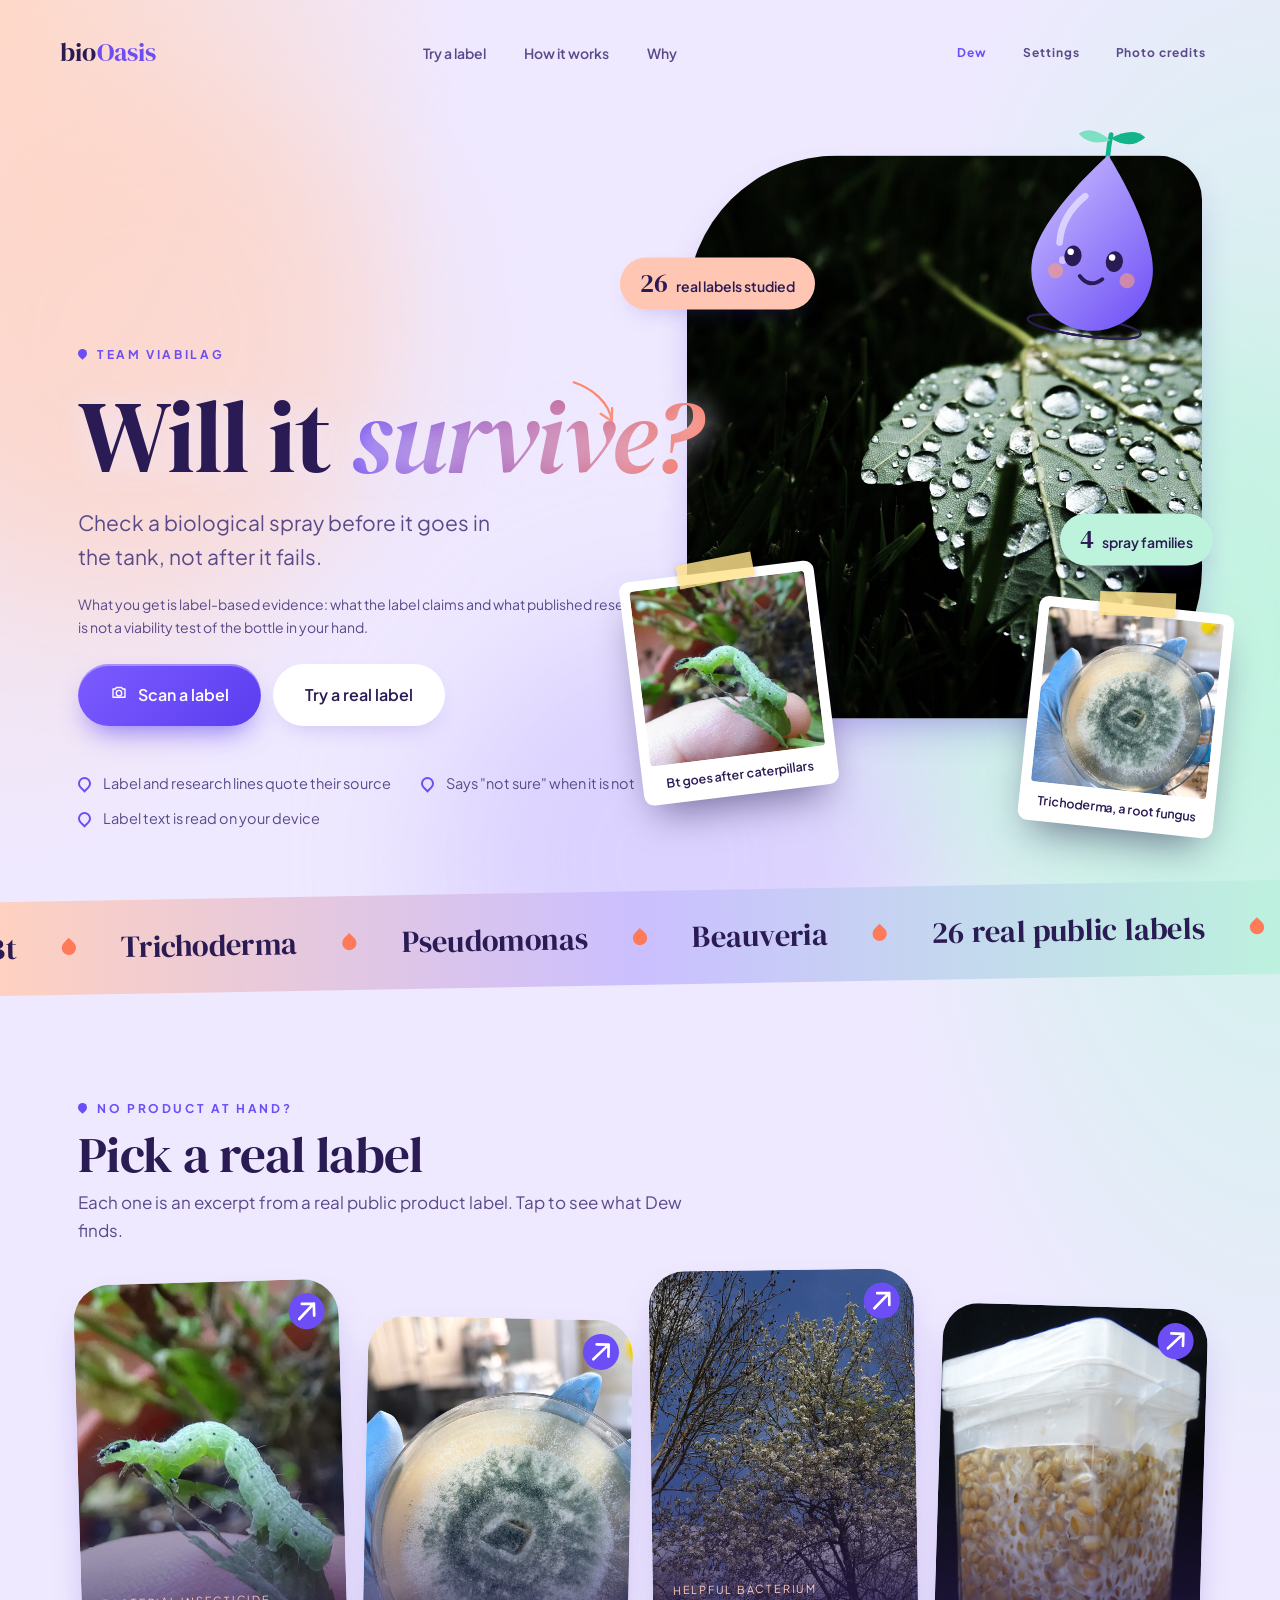
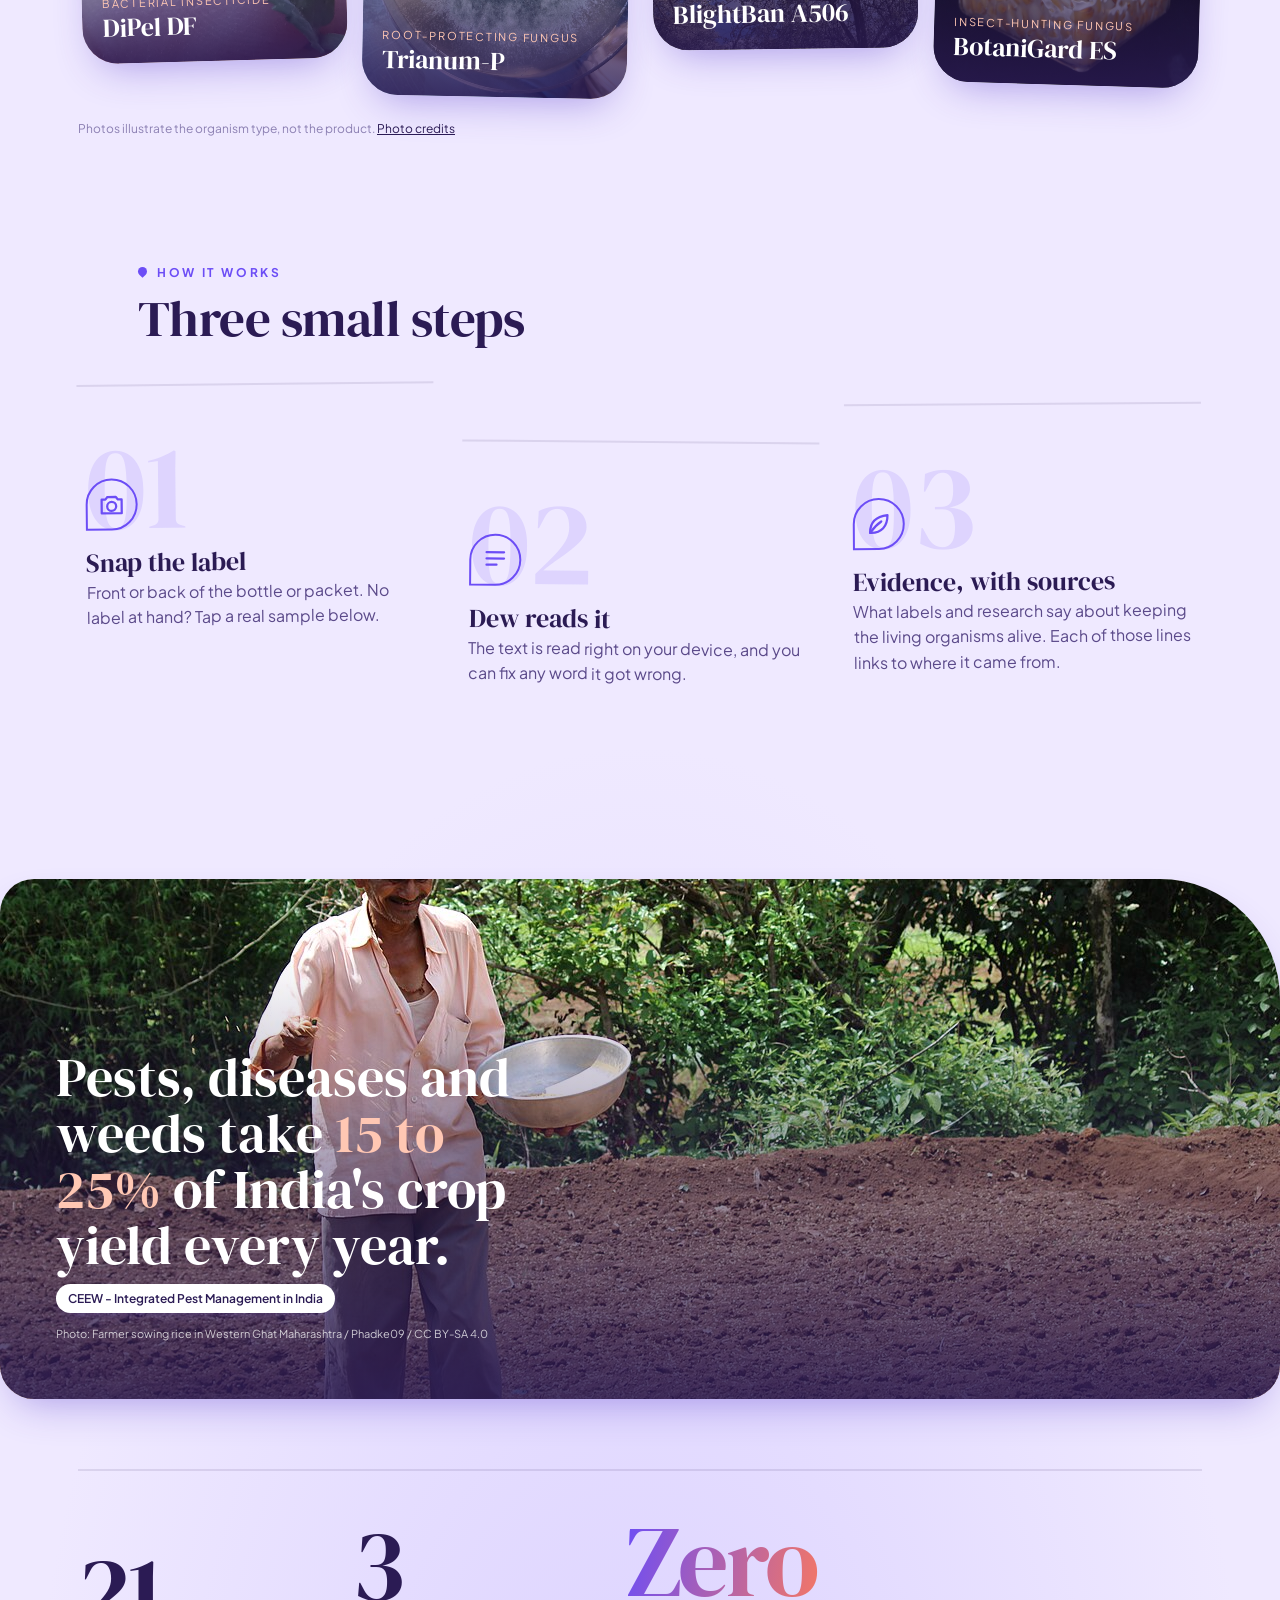
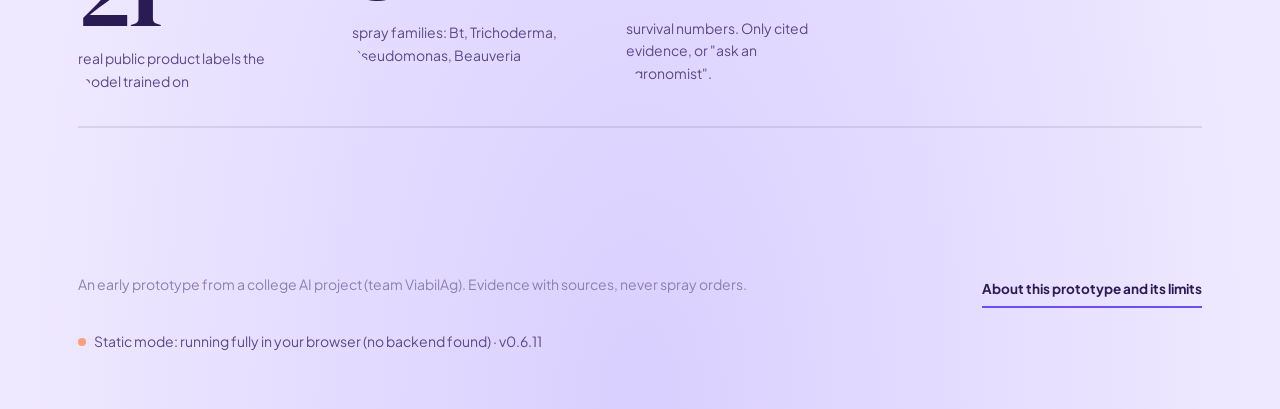
==== frontend/index.html @ 672197ce "Review pass 2: mobile nav menu, de-boxed Lilac inner flow + Dew, scoped source claims, CEEW stat sco" ====
<!DOCTYPE html>
<html lang="en">
<head>
<meta charset="utf-8">
<meta http-equiv="Content-Security-Policy" content="default-src 'self'; script-src 'self' 'wasm-unsafe-eval' https://cdn.jsdelivr.net; worker-src 'self' https://cdn.jsdelivr.net blob:; connect-src 'self' https://cdn.jsdelivr.net https://tessdata.projectnaptha.com https://api.open-meteo.com https://viabil-ag.vercel.app; img-src 'self' data: blob:; style-src 'self' 'unsafe-inline'; font-src 'self'; frame-src 'none'; child-src 'none'; object-src 'none'; base-uri 'self'; form-action 'self'">
<meta name="viewport" content="width=device-width, initial-scale=1, viewport-fit=cover">
<meta name="theme-color" content="#EFE9FF">
<link rel="manifest" href="manifest.webmanifest">
<meta name="mobile-web-app-capable" content="yes">
<meta name="apple-mobile-web-app-capable" content="yes">
<meta name="apple-mobile-web-app-status-bar-style" content="default">
<meta name="apple-mobile-web-app-title" content="bioOasis">
<link rel="apple-touch-icon" href="assets/icons/icon-192.png">
<meta name="description" content="bioOasis: check a biological spray label and see what the evidence says about keeping its living organisms alive.">
<title>bioOasis - will it survive?</title>
<link rel="icon" href="data:image/svg+xml,%3Csvg xmlns='http://www.w3.org/2000/svg' viewBox='0 0 32 32'%3E%3Cpath d='M16 3C16 3 6 14 6 21a10 10 0 0 0 20 0C26 14 16 3 16 3z' fill='%233fc3aa'/%3E%3C/svg%3E">
<link rel="stylesheet" href="assets/fonts/fonts.css">
<link rel="stylesheet" href="src/styles/tokens.css">
<link rel="stylesheet" href="src/styles/base.css">
<link rel="stylesheet" href="src/styles/animations.css">
<link rel="stylesheet" href="src/styles/components.css">
<script src="src/js/theme.js"></script>
<script src="src/js/pwa.js"></script>
</head>
<body>
<input type="file" id="file" accept="image/*" aria-hidden="true" style="position:fixed;left:-9999px;top:0;width:1px;height:1px;opacity:0.01">
<div class="d-only d-blobs" aria-hidden="true"><i></i><i></i><i></i></div>
<div class="d-only d-progress" aria-hidden="true"><i></i></div>
<main id="app">

  <!-- HOME -->
  <div id="v-home" class="view">
    <header class="hero">
      <div class="hero-bg"><img src="assets/images/hero.jpg" alt="Water drops resting on a dark green leaf"></div>
      <nav class="nav"><div class="wordmark">bio<em>Oasis</em></div><div class="navlinks d-only"><a href="#samples">Try a label</a><a href="#how-it-works">How it works</a><a href="#why-it-matters">Why</a></div><div class="navbtns"><button class="chip-btn dewbtn" id="open-dew">Dew</button><button class="chip-btn navwide" id="open-settings">Settings</button><button class="chip-btn navwide" id="open-credits">Photo credits</button><button class="chip-btn navmenu-btn" id="navmenu-btn" aria-expanded="false" aria-haspopup="true" aria-controls="navmenu">Menu</button></div>
      <div class="navmenu hidden" id="navmenu" role="menu" aria-label="Site menu">
        <a href="#samples" role="menuitem">Try a label</a>
        <a href="#how-it-works" role="menuitem">How it works</a>
        <a href="#why-it-matters" role="menuitem">Why it matters</a>
        <button role="menuitem" id="m-settings">Settings</button>
        <button role="menuitem" id="m-credits">Photo credits</button>
      </div></nav>
      <div class="col hero-body">
        <div id="hero-dew" class="hero-dew"></div>
        <div class="eyebrow">Team ViabilAg</div>
        <h1>Will it <em>survive?</em></h1>
        <p class="lead">Check a biological spray before it goes in the tank, not after it fails.</p>
        <p class="lead-sub">What you get is label-based evidence: what the label claims and what published research found. It is not a viability test of the bottle in your hand.</p>
        <div class="cta-row">
          <button class="btn primary" id="go-photo"><span id="ico-cam"></span> Scan a label</button>
          <a class="btn ghost" href="#samples">Try a real label</a>
        </div>
        <ul class="d-only d-trust">
          <li><i></i>Label and research lines quote their source</li>
          <li><i></i>Says "not sure" when it is not</li>
          <li><i></i>Label text is read on your device</li>
        </ul>
      </div>
      <div class="d-only d-collage" aria-hidden="true">
        <figure class="dc-main"><img src="assets/images/hero.jpg" alt=""></figure>
        <figure class="dc-pol dc-p1"><span class="tape"></span><img src="assets/images/bt.jpg" alt=""><figcaption>Bt goes after caterpillars</figcaption></figure>
        <figure class="dc-pol dc-p2"><span class="tape"></span><img src="assets/images/trichoderma.jpg" alt=""><figcaption>Trichoderma, a root fungus</figcaption></figure>
        <div class="dc-chip dc-c1"><b>26</b> real labels studied</div>
        <div class="dc-chip dc-c2"><b>4</b> spray families</div>
        <svg class="dc-doodle" viewBox="0 0 120 60" fill="none"><path d="M6 8c26 2 52 14 62 38m0 0l-4-17m4 17l-17-6" stroke="currentColor" stroke-width="3" stroke-linecap="round" stroke-linejoin="round"/></svg>
      </div>
    </header>
    <div class="d-only d-marquee" aria-hidden="true"><div class="track"><span>Bt</span><span>Trichoderma</span><span>Pseudomonas</span><span>Beauveria</span><span>26 real public labels</span><span>evidence with its source</span><span>never a survival number</span><span>Bt</span><span>Trichoderma</span><span>Pseudomonas</span><span>Beauveria</span><span>26 real public labels</span><span>evidence with its source</span><span>never a survival number</span></div></div>

    <div class="col">
      <section class="pad" id="samples">
        <div class="eyebrow">No product at hand?</div>
        <h2 class="block-title">Pick a real label</h2>
        <p class="block-sub">Each one is an excerpt from a real public product label. Tap to see what Dew finds.</p>
        <div class="carousel" id="carousel"></div>
        <p class="credit-note">Photos illustrate the organism type, not the product. <button id="open-credits2">Photo credits</button></p>
      </section>

      <section class="pad" id="how-it-works">
        <div class="eyebrow">How it works</div>
        <h2 class="block-title">Three small steps</h2>
        <div class="how" id="how"></div>
      </section>

      <section class="why reveal" id="why-it-matters">
        <img id="why-img" alt="A farmer sowing seed on a ploughed field in Maharashtra" loading="lazy">
        <div class="t">
          <div class="big">Pests, diseases and weeds take <em>15 to 25%</em> of India's crop yield every year.</div>
          <a class="src-pill" href="https://www.ceew.in/publications/sustainable-agriculture-india/integrated-pest-management" target="_blank" rel="noopener">CEEW - Integrated Pest Management in India</a>
          <div class="pcred" id="why-cred"></div>
        </div>
      </section>

      <div class="d-only d-stats">
        <div class="d-stat reveal"><b data-count="26">26</b><span>real public product labels the model trained on</span></div>
        <div class="d-stat reveal"><b data-count="4">4</b><span>spray families: Bt, Trichoderma, Pseudomonas, Beauveria</span></div>
        <div class="d-stat reveal"><b class="word">Zero</b><span>survival numbers. Only cited evidence, or "ask an agronomist".</span></div>
      </div>

      <footer class="site">
        An early prototype from a college AI project (team ViabilAg). Evidence with sources, never spray orders.
        <button class="linkbtn" id="open-about" style="display:block">About this prototype and its limits</button>
        <div class="mode" id="mode"><i></i>Checking connection...</div>
      </footer>
    </div>
  </div>

  <!-- READ -->
  <div id="v-read" class="view hidden"><div class="col">
    <div class="topbar"><button class="back" id="back-read"><span id="ico-back1" style="width:18px"></span> Back</button>
      <div class="progress-dots"><i></i><i></i><i></i></div></div>
    <section style="margin-top:14px">
      <div class="eyebrow">Step 2</div>
      <h2 class="block-title">What the label says</h2>
      <p class="block-sub">Fix anything that was misread, then let Dew identify the product.</p>
      <div class="scanbox hidden" id="scanbox"><img id="preview" alt="Your label photo"><div class="scanline hidden" id="scanline"></div></div>
      <div class="reading-note hidden" id="reading"><div id="reading-dew"></div><div><div id="ocrnote">Dew is reading the label...</div><div class="bar"><i id="ocrbar"></i></div></div></div>
      <aside class="d-only d-readside"><div class="rd-dew" id="rd-dew"></div><h4>Getting a good read</h4><ol><li>Fix any word that looks wrong. Dew can misread small print.</li><li>The more of the label you include, the better Dew can tell the product type.</li><li>Not sure it is right? Dew will say so instead of guessing.</li></ol></aside>
      <textarea id="ocrtext" spellcheck="false" placeholder="The label text shows up here. You can also type or paste it."></textarea>
      <div class="hint" id="hint"></div>
      <div class="cta-row" style="margin-top:18px">
        <button class="btn primary" id="identify">Identify this product</button>
        <button class="btn ghost" id="go-photo2"><span id="ico-cam2"></span> Use a photo</button>
      </div>
    </section>
  </div></div>

  <!-- RESULT -->
  <div id="v-result" class="view hidden"><div class="col">
    <div class="topbar"><button class="back" id="back-result"><span id="ico-back2" style="width:18px"></span> Home</button>
      <div class="progress-dots"><i></i><i></i><i></i></div></div>
    <div class="rsum">
    <div class="banner">
      <img id="r-img" alt="">
      <div class="in">
        <div><div class="kind" id="r-kind"></div><h2 id="r-name"></h2><div class="org" id="r-org"></div></div>
        <div class="ring"><svg viewBox="0 0 100 100"><circle class="tr" cx="50" cy="50" r="42"/><circle class="fg" id="r-ring" cx="50" cy="50" r="42"/></svg><b id="r-pct"></b><small>Dew's guess</small></div>
      </div>
    </div>
    <div class="pcred" style="position:static;text-align:left;max-width:none;margin-top:8px;font-size:11px;color:var(--cream-faint)" id="r-pcred"></div>
    <div class="quick reveal">
      <div class="lbl"><span id="ic0" style="display:contents"></span>Good to know</div>
      <p id="q-text"></p><div id="q-src"></div>
      <div class="chips" id="q-chips"></div>
      <button class="linkbtn" id="open-guess">How sure is Dew? <span id="ic6" style="display:contents"></span></button>
    </div>

    </div>
    <div class="rdetail">
    <div class="tabs" role="tablist" aria-label="More about this product" id="tabs">
      <button class="tab" role="tab" aria-selected="true" data-tab="labels"><span data-ic="book"></span>On the label <span class="n" id="n-labels"></span></button>
      <button class="tab" role="tab" aria-selected="false" data-tab="research"><span data-ic="flask"></span>Research <span class="n" id="n-research"></span></button>
      <button class="tab" role="tab" aria-selected="false" data-tab="field"><span data-ic="drop"></span>Your field</button>
      <button class="tab" role="tab" aria-selected="false" data-tab="why"><span data-ic="leaf"></span>Why it matters</button>
    </div>

    <div class="panel" role="tabpanel" id="p-labels"><p class="intro">What real labels of this kind tell you.</p><div class="flow" id="r-labels"></div></div>
    <div class="panel hidden" role="tabpanel" id="p-research"><p class="intro">What published research says about keeping these living organisms alive.</p><div class="flow" id="r-research"></div></div>
    <div class="panel hidden" role="tabpanel" id="p-field">
      <p class="intro">Two quick checks for your own tank. Both are optional.</p>
      <div class="cond"><h4>Spray water pH</h4>
        <div class="phrow"><input type="number" id="ph" min="0" max="14" step="0.1" placeholder="7.8" inputmode="decimal" aria-label="Spray water pH"><span>from a pH strip or meter</span></div>
        <div class="msg" id="phmsg"></div></div>
      <div class="cond"><h4>Weather where you spray</h4>
        <button class="btn ghost" id="wxbtn" style="padding:11px 20px"><span id="ic4" style="display:contents"></span> Use my location</button>
        <div class="msg" id="wxmsg"></div></div>
    </div>
    <div class="panel hidden" role="tabpanel" id="p-why"><p class="intro">The bigger picture behind the check.</p><div class="flow" id="r-common"></div></div>

    <p class="conf-note" id="r-disclaimer" style="margin-top:34px"></p>
    <div class="mix-cta reveal">
      <div id="r-dew" class="mix-dew"></div>
      <div class="mix-cta-t">
        <b>Planning to use it with another product?</b>
        <span>Scan both labels. Dew checks whether any real evidence warns about the mix - or says when it does not know.</span>
      </div>
      <button class="btn primary" id="mix-go"><span id="ico-swap" style="width:18px"></span> Check the mix</button>
    </div>
    <div style="display:flex;align-items:center;gap:6px;margin-top:20px"><button class="btn ghost" id="again">Check another label</button></div>
    </div>
  </div></div>

  <!-- STOP -->
  <div id="v-stop" class="view hidden"><div class="col">
    <div class="topbar"><button class="back" id="back-stop"><span id="ico-back3" style="width:18px"></span> Back</button>
      <div class="progress-dots"><i></i><i></i><i></i></div></div>
    <div class="stop">
      <div class="stop-art" id="stop-dew"></div>
      <div class="eyebrow" style="color:var(--amber)">Not enough evidence</div>
      <h2>Hmm. Dew can't vouch for this one.</h2>
      <p class="lead">Either the photo missed some key words, or this product is outside what our sources cover today. Dew would rather say so than guess.</p>
      <div class="stop-card"><b>The safe next step:</b> check with an agronomist before you mix or spray.</div>
      <div class="tips" id="stop-tips"></div>
      <div class="cta-row"><button class="btn primary" id="stop-edit">Edit the text</button><button class="btn ghost" id="stop-new">Try another label</button></div>
    </div>
  </div></div>


  <!-- MIX: step 1, add product B -->
  <div id="v-mixscan" class="view hidden"><div class="col">
    <div class="topbar"><button class="back" id="back-mixscan"><span id="ico-back4" style="width:18px"></span> Back</button>
      <div class="mix-steps" aria-label="Mix check progress"><i class="on now"></i><i></i><i></i></div></div>
    <section style="margin-top:14px">
      <div class="eyebrow">Mix check - step 1 of 3</div>
      <h2 class="block-title">Add the second product</h2>
      <p class="block-sub" id="mix-a-reminder"></p>
      <div class="mixbubbles" aria-hidden="true"><i></i><i></i><i></i><i></i><i></i></div>
      <div class="scanbox hidden" id="scanbox-b"><img id="preview-b" alt="Your second label photo"><div class="scanline hidden" id="scanline-b"></div></div>
      <div class="reading-note hidden" id="reading-b"><div id="reading-dew-b"></div><div><div id="ocrnote-b">Dew is reading the label...</div><div class="bar"><i id="ocrbar-b"></i></div></div></div>
      <textarea id="mixtext" spellcheck="false" placeholder="Second label text shows up here. You can also type or paste it."></textarea>
      <div class="hint" id="hint-b"></div>
      <p class="credit-note" style="margin-top:10px">Or practise with a real label:</p>
      <div class="chips-row" id="mix-samples"></div>
      <div class="cta-row" style="margin-top:14px">
        <button class="btn primary" id="mix-read">Read this product</button>
        <button class="btn ghost" id="go-photo-b"><span id="ico-cam3" style="width:18px"></span> Use a photo</button>
      </div>
    </section>
  </div></div>

  <!-- MIX: step 2, confirm what Dew saw -->
  <div id="v-mixconfirm" class="view hidden"><div class="col">
    <div class="topbar"><button class="back" id="back-mixconfirm"><span id="ico-back5" style="width:18px"></span> Back</button>
      <div class="mix-steps" aria-label="Mix check progress"><i class="on"></i><i class="on now"></i><i></i></div></div>
    <section style="margin-top:14px">
      <div class="eyebrow">Mix check - step 2 of 3</div>
      <h2 class="block-title">Did Dew read them right?</h2>
      <p class="block-sub">Fix a name if it looks wrong. Anything Dew could not find stays "not on the label" - never guessed.</p>
      <div id="confirm-cards"></div>
      <div class="cta-row" style="margin-top:18px">
        <button class="btn primary" id="mix-check-now">Check this mix</button>
      </div>
    </section>
  </div></div>

  <!-- MIX: step 3, the action page -->
  <div id="v-mixresult" class="view hidden"><div class="col">
    <div class="topbar"><button class="back" id="back-mixresult"><span id="ico-back6" style="width:18px"></span> Edit products</button>
      <div class="mix-steps" aria-label="Mix check progress"><i class="on"></i><i class="on"></i><i class="on now"></i></div></div>
    <section style="margin-top:14px" id="mix-action"></section>
  </div></div>

</main>

<dialog id="credits">
  <h3>Credits</h3>
  <ul id="credits-list"></ul>
  <button class="btn ghost" id="close-credits" style="margin-top:8px">Close</button>
</dialog>

<dialog class="sheet" id="sheet-guess"><div class="grab"></div><div class="body" id="guess-body"></div></dialog>
<dialog class="sheet" id="sheet-settings"><div class="grab"></div><div class="body" id="settings-body"></div></dialog>
<dialog class="sheet" id="sheet-about"><div class="grab"></div><div class="body" id="about-body"></div></dialog>

<div id="v-dew" class="view hidden"><div class="col dewcol">
    <div class="topbar"><button class="back" id="dew-close"><span id="ico-back-dew" style="width:18px"></span> Home</button></div>
    <div class="dew-head">
      <div class="dew-hero" id="dew-hero"></div>
      <div class="dew-langs" id="dew-langs" role="group" aria-label="Language"></div>
    </div>
    <div class="dew-log" id="dew-log" aria-live="polite"></div>
    <div class="dew-inputrow">
      <button class="icobtn" id="dew-attach" aria-label="Add a label photo"></button>
      <button class="icobtn" id="dew-mic" aria-label="Speak to Dew"></button>
      <input id="dew-input" type="text" autocomplete="off" placeholder="Type to Dew...">
      <button class="icobtn send" id="dew-send" aria-label="Send"></button>
    </div>
</div></div>

<script type="module" src="src/js/boot-icons.js"></script>
<script src="assets/config.js"></script>
<script type="module" src="src/js/main.js"></script>
<script type="module" src="src/js/desktop-fx.js"></script>
</body>
</html>
---- frontend/assets/fonts/fonts.css ----
/* Latin subset, self-hosted. Fraunces and Inter: SIL Open Font License 1.1 (see docs/credits.md). */
@font-face{font-family:'Fraunces';src:url('./fraunces-400-italic.woff2') format('woff2');font-weight:400;font-style:italic;font-display:swap}
@font-face{font-family:'Fraunces';src:url('./fraunces-400.woff2') format('woff2');font-weight:400;font-style:normal;font-display:swap}
@font-face{font-family:'Fraunces';src:url('./fraunces-500.woff2') format('woff2');font-weight:500;font-style:normal;font-display:swap}
@font-face{font-family:'Fraunces';src:url('./fraunces-600.woff2') format('woff2');font-weight:600;font-style:normal;font-display:swap}
@font-face{font-family:'Inter';src:url('./inter-400.woff2') format('woff2');font-weight:400;font-style:normal;font-display:swap}
@font-face{font-family:'Inter';src:url('./inter-500.woff2') format('woff2');font-weight:500;font-style:normal;font-display:swap}
@font-face{font-family:'Inter';src:url('./inter-600.woff2') format('woff2');font-weight:600;font-style:normal;font-display:swap}
---- frontend/src/styles/tokens.css ----
/* Design tokens. Palette: deep forest, warm cream, aqua, with coral and amber as friendly accents. */
:root{
  --char:#0d1815; --char-2:#14241f; --char-3:#1c322b;
  --cream:#f3ecdc; --cream-dim:#c9bfa8; --cream-faint:#8f8777;
  --navy:#1d3b33; --navy-2:#2a5247;
  --teal:#3fc3aa; --teal-deep:#2a8d7c; --teal-glow:rgba(63,195,170,.35);
  --amber:#e6a94a; --amber-soft:rgba(230,169,74,.14);
  --blush:#f0a595; --coral:#ff8f78;
  --line:rgba(243,236,220,.12);
  --radius:22px; --radius-sm:14px;
  --font-serif:'Fraunces',Georgia,'Times New Roman',serif;
  --font-sans:'Inter',-apple-system,BlinkMacSystemFont,'Segoe UI',Roboto,Helvetica,Arial,sans-serif;
  --ease:cubic-bezier(.2,.8,.2,1);
  --col:680px;
}
---- frontend/src/styles/base.css ----
*{box-sizing:border-box;margin:0;padding:0}
html{-webkit-text-size-adjust:100%;scroll-behavior:smooth}
body{background:var(--char);color:var(--cream);font-family:var(--font-sans);line-height:1.6;min-height:100vh;overflow-x:clip;-webkit-font-smoothing:antialiased}
img{display:block;max-width:100%}
a{color:inherit}
button{font:inherit;color:inherit;border:0;background:none;cursor:pointer}
.hidden{display:none!important}
.col{width:100%;max-width:var(--col);margin:0 auto;padding:0 22px}
.serif{font-family:var(--font-serif)}
.eyebrow{font-size:12px;letter-spacing:.18em;text-transform:uppercase;color:var(--teal)}
:focus-visible{outline:2px solid var(--teal);outline-offset:3px;border-radius:8px}
.sr{position:absolute;width:1px;height:1px;overflow:hidden;clip:rect(0 0 0 0)}
@media (prefers-reduced-motion:reduce){*{animation:none!important;transition:none!important;scroll-behavior:auto!important}}
---- frontend/src/styles/animations.css ----
@keyframes bob{0%,100%{transform:translateY(0)}50%{transform:translateY(-9px)}}
@keyframes blink{0%,92%,100%{transform:scaleY(1)}95%{transform:scaleY(.1)}}
@keyframes sway{0%,100%{transform:rotate(-7deg)}50%{transform:rotate(8deg)}}
@keyframes ripple{0%{transform:scale(.4);opacity:.7}100%{transform:scale(1.5);opacity:0}}
@keyframes twinkle{0%,100%{opacity:0;transform:scale(.3) rotate(0)}50%{opacity:1;transform:scale(1) rotate(25deg)}}
@keyframes scan{0%{transform:translateY(-5%)}100%{transform:translateY(105%)}}
@keyframes rise{from{opacity:0;transform:translateY(22px)}to{opacity:1;transform:none}}
@keyframes fadeIn{from{opacity:0}to{opacity:1}}
@keyframes drift{0%,100%{transform:translateX(0)}50%{transform:translateX(14px)}}
@keyframes wob{0%,100%{transform:rotate(-5deg)}50%{transform:rotate(5deg)}}
@keyframes spin{to{transform:rotate(360deg)}}
@keyframes pop{0%{transform:scale(.6);opacity:0}70%{transform:scale(1.08)}100%{transform:scale(1);opacity:1}}
@keyframes kenburns{from{transform:scale(1.04)}to{transform:scale(1.14) translate(-1.5%,-1%)}}
@keyframes sheen{0%{transform:translateX(-120%)}60%,100%{transform:translateX(220%)}}
@keyframes drip{0%{transform:translateY(-6px);opacity:0}30%{opacity:1}100%{transform:translateY(16px);opacity:0}}

.view{animation:rise .55s var(--ease) both}
.reveal{opacity:0;transform:translateY(22px);transition:opacity .7s var(--ease),transform .7s var(--ease)}
.reveal.in{opacity:1;transform:none}

/* Dew the mascot */
.dew{display:block;overflow:visible}
.dew .bobber{animation:bob 3.4s ease-in-out infinite;transform-origin:100px 130px}
.dew .eye{transform-box:fill-box;transform-origin:center;animation:blink 5s infinite}
.dew .eye.b{animation-delay:.04s}
.dew .sprout{transform-origin:100px 36px;animation:sway 3.8s ease-in-out infinite}
.dew .ripple{transform-box:fill-box;transform-origin:center;animation:ripple 3.4s ease-out infinite;fill:none;stroke:var(--teal);stroke-width:2}
.dew .ripple.r2{animation-delay:1.1s}.dew .ripple.r3{animation-delay:2.2s}
.dew .spark{transform-box:fill-box;transform-origin:center;animation:twinkle 2.4s ease-in-out infinite;fill:var(--cream)}
.dew .spark.s2{animation-delay:.8s}.dew .spark.s3{animation-delay:1.5s}
.dew.unsure .bobber{animation:wob 3s ease-in-out infinite}
.dew .sweat{animation:drip 2.2s ease-in infinite}
.dew .glass{transform-origin:150px 110px;animation:sway 2.2s ease-in-out infinite}

/* mix check extras */
@keyframes bubbleUp{0%{transform:translateY(0) scale(.7);opacity:0}20%{opacity:.55}100%{transform:translateY(-70px) scale(1.05);opacity:0}}
@keyframes dewHop{0%{transform:translateY(18px) scale(.85);opacity:0}60%{transform:translateY(-6px) scale(1.03);opacity:1}100%{transform:none}}

/* Reduced motion: swap movement for a simple fade, everywhere. */
@media (prefers-reduced-motion:reduce){
  *,*::before,*::after{animation-duration:.01ms !important;animation-iteration-count:1 !important;transition-duration:.01ms !important;scroll-behavior:auto !important}
}
---- frontend/src/styles/components.css ----
/* ---------- buttons ---------- */
.btn{position:relative;overflow:hidden;display:inline-flex;align-items:center;justify-content:center;gap:10px;padding:15px 26px;border-radius:999px;font-weight:600;font-size:15px;letter-spacing:.01em;transition:transform .25s var(--ease),box-shadow .25s,background .25s}
.btn.primary{background:var(--teal);color:#0d1f1b;box-shadow:0 10px 30px -8px var(--teal-glow)}
.btn.primary::after{content:"";position:absolute;inset:0;width:40%;background:linear-gradient(100deg,transparent,rgba(255,255,255,.45),transparent);animation:sheen 4.5s ease-in-out infinite}
.btn.primary:hover{transform:translateY(-2px);box-shadow:0 14px 34px -8px var(--teal-glow)}
.btn.ghost{border:1.5px solid var(--line);color:var(--cream)}
.btn.ghost:hover{border-color:var(--teal);color:var(--teal)}
.btn:active{transform:scale(.97)}
.btn svg{width:18px;height:18px}
.btn[disabled]{opacity:.5;pointer-events:none}

/* ---------- hero ---------- */
.hero{position:relative;min-height:min(92vh,780px);display:flex;flex-direction:column;justify-content:flex-end;overflow:hidden;isolation:isolate}
.hero-bg{position:absolute;inset:0;z-index:-2}
.hero-bg img{width:100%;height:100%;object-fit:cover;object-position:35% 60%;animation:kenburns 22s ease-in-out infinite alternate}
.hero::before{content:"";position:absolute;inset:0;z-index:-1;background:
  linear-gradient(180deg,rgba(13,24,21,.55) 0%,rgba(13,24,21,.1) 32%,rgba(13,24,21,.82) 78%,var(--char) 100%),
  radial-gradient(60% 50% at 80% 30%,rgba(63,195,170,.22),transparent 70%)}
.nav{position:absolute;top:0;left:0;right:0;display:flex;justify-content:space-between;align-items:center;padding:22px 22px 0;max-width:var(--col);margin:0 auto}
.wordmark{font-family:var(--font-serif);font-size:26px;font-weight:600;letter-spacing:.2px}
.wordmark em{font-style:normal;color:var(--teal)}
.chip-btn{font-size:12px;letter-spacing:.08em;color:var(--cream-dim);padding:8px 14px;border:1px solid var(--line);border-radius:999px;backdrop-filter:blur(8px);background:rgba(13,24,21,.35)}
.chip-btn:hover{color:var(--teal);border-color:var(--teal)}
.hero-body{padding-bottom:42px;position:relative}
.hero-dew{position:absolute;right:14px;top:-150px;width:150px;pointer-events:none}
.hero h1{font-family:var(--font-serif);font-weight:500;font-size:clamp(46px,12vw,78px);line-height:1.02;letter-spacing:-.02em;margin:10px 0 16px}
.hero h1 em{font-style:italic;color:var(--teal);font-weight:400}
.hero p.lead{max-width:30ch;color:var(--cream);opacity:.88;font-size:17px;margin-bottom:26px}
.cta-row{display:flex;gap:12px;flex-wrap:wrap}
#file{display:none}

/* ---------- section headings ---------- */
.block-title{font-family:var(--font-serif);font-weight:500;font-size:30px;line-height:1.15;margin:8px 0 8px;letter-spacing:-.01em}
.block-sub{color:var(--cream-dim);font-size:15px;max-width:46ch}
section.pad{padding:64px 0 8px}

/* ---------- sample carousel ---------- */
.carousel{display:flex;gap:14px;overflow-x:auto;scroll-snap-type:x mandatory;padding:26px 22px 14px;margin:0 -22px;scrollbar-width:none}
.carousel::-webkit-scrollbar{display:none}
.sample{position:relative;flex:0 0 min(64vw,250px);aspect-ratio:3/4;border-radius:var(--radius);overflow:hidden;scroll-snap-align:center;text-align:left;transition:transform .4s var(--ease),box-shadow .4s;box-shadow:0 18px 40px -22px #000}
.sample img{position:absolute;inset:0;width:100%;height:100%;object-fit:cover;transition:transform .8s var(--ease)}
.sample::after{content:"";position:absolute;inset:0;background:linear-gradient(180deg,transparent 35%,rgba(10,12,14,.88))}
.sample:hover{transform:translateY(-6px) rotate(-.6deg)}
.sample:hover img{transform:scale(1.08)}
.sample .meta{position:absolute;left:16px;right:16px;bottom:16px;z-index:1}
.sample .kind{font-size:11px;letter-spacing:.16em;text-transform:uppercase;color:var(--teal)}
.sample .nm{font-family:var(--font-serif);font-size:22px;line-height:1.15;margin-top:2px}
.sample .go{position:absolute;top:14px;right:14px;z-index:1;width:36px;height:36px;border-radius:50%;background:rgba(243,236,220,.92);display:grid;place-items:center;color:var(--char);transition:transform .3s var(--ease)}
.sample:hover .go{transform:scale(1.12) rotate(-12deg)}
.credit-note{font-size:12px;color:var(--cream-faint);margin-top:6px}
.credit-note button{text-decoration:underline;color:var(--cream-dim)}

/* ---------- how it works ---------- */
.how{display:flex;flex-direction:column;gap:0;margin-top:26px;position:relative}
.how::before{content:"";position:absolute;left:26px;top:30px;bottom:30px;width:2px;background:linear-gradient(var(--teal),transparent);opacity:.5}
.how-step{display:flex;gap:20px;align-items:flex-start;padding:14px 0}
.how-ico{flex:0 0 54px;height:54px;border-radius:50%;background:var(--char-2);border:1.5px solid var(--teal);display:grid;place-items:center;position:relative;z-index:1;color:var(--teal)}
.how-ico svg{width:26px;height:26px}
.how-step h3{font-family:var(--font-serif);font-weight:500;font-size:20px;margin-bottom:2px}
.how-step p{color:var(--cream-dim);font-size:14.5px}

/* ---------- why / farmer ---------- */
.why{position:relative;margin:56px 0 0;border-radius:28px;overflow:hidden;min-height:320px;display:flex;align-items:flex-end}
.why img{position:absolute;inset:0;width:100%;height:100%;object-fit:cover}
.why::after{content:"";position:absolute;inset:0;background:linear-gradient(180deg,rgba(13,24,21,.1),rgba(13,24,21,.9))}
.why .t{position:relative;z-index:1;padding:26px}
.why .big{font-family:var(--font-serif);font-size:30px;line-height:1.12;margin-bottom:10px}
.why .big em{color:var(--teal);font-style:italic}
.src-pill{display:inline-flex;align-items:center;gap:6px;font-size:12px;color:var(--cream);background:rgba(243,236,220,.1);border:1px solid var(--line);border-radius:999px;padding:5px 12px;text-decoration:none;backdrop-filter:blur(6px);transition:background .2s,border-color .2s}
.src-pill:hover{background:rgba(63,195,170,.16);border-color:var(--teal)}
.pcred{font-size:11px;color:rgba(243,236,220,.6);margin-top:12px}

/* ---------- top bar for inner views ---------- */
.topbar{display:flex;align-items:center;justify-content:space-between;padding:20px 0 6px}
.back{display:inline-flex;align-items:center;gap:8px;color:var(--cream-dim);font-size:14px;padding:8px 0}
.back:hover{color:var(--teal)}
.progress-dots{display:flex;gap:8px}
.progress-dots i{width:34px;height:4px;border-radius:4px;background:var(--line);transition:background .5s,width .5s var(--ease)}
.progress-dots i.on{background:var(--teal)}
.progress-dots i.now{width:54px}

/* ---------- read view ---------- */
.scanbox{position:relative;border-radius:var(--radius);overflow:hidden;margin-top:18px;background:var(--char-2);min-height:190px;display:grid;place-items:center}
.scanbox img{width:100%;max-height:340px;object-fit:cover}
.scanline{position:absolute;left:0;right:0;top:0;height:100%;pointer-events:none}
.scanline::after{content:"";position:absolute;left:0;right:0;height:46px;top:0;background:linear-gradient(180deg,transparent,rgba(63,195,170,.5),transparent);border-bottom:2px solid var(--teal);animation:scan 1.8s ease-in-out infinite alternate}
.reading-note{display:flex;align-items:center;gap:14px;margin-top:14px;color:var(--cream-dim);font-size:14px}
.reading-note .dew{width:64px;flex:0 0 64px}
.bar{height:6px;border-radius:6px;background:var(--line);overflow:hidden;margin-top:10px}
.bar i{display:block;height:100%;width:0;background:var(--teal);transition:width .3s}
textarea{width:100%;min-height:230px;margin-top:14px;background:var(--char-2);color:var(--cream);border:1.5px solid var(--line);border-radius:var(--radius-sm);padding:16px;font:14.5px/1.6 var(--font-sans);resize:vertical;transition:border-color .2s}
textarea:focus{outline:none;border-color:var(--teal)}
.hint{font-size:13px;color:var(--cream-faint);margin-top:8px;min-height:20px}
.hint.nudge{color:var(--amber)}

/* ---------- result ---------- */
.banner{position:relative;margin:0 -22px;min-height:340px;display:flex;align-items:flex-end;overflow:hidden;isolation:isolate}
.banner img{position:absolute;inset:0;width:100%;height:100%;object-fit:cover;z-index:-2;animation:kenburns 18s ease-in-out infinite alternate}
.banner::after{content:"";position:absolute;inset:0;z-index:-1;background:linear-gradient(180deg,rgba(13,24,21,.5),rgba(13,24,21,.1) 28%,rgba(13,24,21,.72) 68%,var(--char))}
.banner .in{padding:0 22px 26px;width:100%;display:flex;justify-content:space-between;align-items:flex-end;gap:12px}
.banner .kind{font-size:12px;letter-spacing:.16em;text-transform:uppercase;color:var(--teal)}
.banner h2{font-family:var(--font-serif);font-weight:500;font-size:clamp(34px,9vw,50px);line-height:1.05;letter-spacing:-.02em;margin:4px 0}
.banner .org{font-style:italic;color:var(--cream-dim);font-family:var(--font-serif)}
.ring{position:relative;flex:0 0 92px;width:92px;height:92px}
.ring svg{width:100%;height:100%;transform:rotate(-90deg)}
.ring .tr{fill:none;stroke:rgba(243,236,220,.18);stroke-width:7}
.ring .fg{fill:none;stroke:var(--teal);stroke-width:7;stroke-linecap:round;stroke-dasharray:264;stroke-dashoffset:264;transition:stroke-dashoffset 1.4s var(--ease) .3s}
.ring b{position:absolute;inset:0;display:grid;place-items:center;font-family:var(--font-serif);font-size:23px;font-weight:600}
.ring small{position:absolute;left:0;right:0;bottom:-18px;text-align:center;font-size:10px;letter-spacing:.12em;text-transform:uppercase;color:var(--cream-faint)}
.goes{margin:30px 0 4px;display:flex;gap:12px;align-items:flex-start;color:var(--cream-dim);font-size:15px}
.goes b{color:var(--cream);font-weight:600}
.conf-note{font-size:13px;color:var(--cream-faint);margin-top:14px}

.chapter{margin-top:46px}
.chapter h3{font-family:var(--font-serif);font-weight:500;font-size:25px;margin-bottom:14px;display:flex;align-items:center;gap:12px}
.chapter h3 .ico{width:36px;height:36px;border-radius:50%;background:var(--navy);color:var(--teal);display:grid;place-items:center;flex:0 0 36px}
.chapter h3 .ico svg{width:19px;height:19px}
.flow{position:relative;padding-left:26px}
.flow::before{content:"";position:absolute;left:5px;top:8px;bottom:8px;width:2px;background:linear-gradient(var(--teal),rgba(63,195,170,.05))}
.fact{position:relative;padding:4px 0 24px}
.fact::before{content:"";position:absolute;left:-26px;top:9px;width:12px;height:12px;border-radius:50%;background:var(--char);border:2px solid var(--teal);box-shadow:0 0 0 4px var(--teal-glow)}
.fact p{font-size:16.5px;line-height:1.62;margin-bottom:10px}

.cond{background:var(--char-2);border-radius:var(--radius);padding:20px;margin-bottom:12px;border:1px solid var(--line)}
.cond h4{font-size:12px;letter-spacing:.16em;text-transform:uppercase;color:var(--cream-dim);margin-bottom:12px;font-weight:500}
.phrow{display:flex;gap:12px;align-items:center}
.phrow input{width:104px;background:var(--char);border:1.5px solid var(--line);border-radius:12px;padding:12px 14px;color:var(--cream);font:600 18px var(--font-sans);transition:border-color .2s}
.phrow input:focus{outline:none;border-color:var(--teal)}
.phrow span{font-size:13px;color:var(--cream-faint)}
.msg{margin-top:12px;font-size:14.5px;line-height:1.55}
.msg .lv{display:inline-block;font-weight:600;margin-right:6px}
.msg .lv.good{color:var(--teal)}.msg .lv.warn{color:var(--amber)}
.msg .src-pill{margin-top:8px}

.disclaimer{margin-top:44px;padding:18px 20px;border-radius:var(--radius-sm);background:var(--navy);color:var(--cream);font-size:13.5px;line-height:1.55}

/* ---------- stop state ---------- */
.stop{text-align:center;padding:34px 0 10px}
.stop-art{position:relative;width:230px;margin:0 auto 6px}
.stop-art .cloud{position:absolute;right:-56px;top:-14px;width:84px;opacity:.9;animation:drift 6s ease-in-out infinite}
.stop h2{font-family:var(--font-serif);font-weight:500;font-size:34px;line-height:1.1;margin:10px 0 12px;letter-spacing:-.01em}
.stop p.lead{color:var(--cream-dim);max-width:40ch;margin:0 auto}
.stop-card{margin:26px auto 0;max-width:520px;text-align:left;background:var(--amber-soft);border:1px solid rgba(230,169,74,.35);border-radius:var(--radius);padding:20px 22px}
.stop-card b{color:var(--amber)}
.tips{display:grid;gap:10px;margin:22px auto 0;max-width:520px;text-align:left}
.tip{display:flex;gap:14px;align-items:center;background:var(--char-2);border:1px solid var(--line);border-radius:var(--radius-sm);padding:14px 16px;font-size:14.5px;animation:pop .5s var(--ease) both}
.tip:nth-child(2){animation-delay:.1s}.tip:nth-child(3){animation-delay:.2s}
.tip svg{flex:0 0 26px;width:26px;height:26px;color:var(--teal)}
.stop .cta-row{justify-content:center;margin-top:26px}

/* ---------- toasts / empty ---------- */
.empty{display:flex;gap:14px;align-items:center;background:var(--char-2);border:1px dashed var(--line);border-radius:var(--radius-sm);padding:14px 16px;font-size:14px;color:var(--cream-dim);margin-top:14px}
.empty .dew{width:54px;flex:0 0 54px}

/* ---------- credits dialog + footer ---------- */
dialog{background:var(--char-2);color:var(--cream);border:1px solid var(--line);border-radius:24px;padding:26px;max-width:min(560px,92vw);max-height:84vh;overflow:auto;margin:auto}
dialog::backdrop{background:rgba(8,10,12,.7);backdrop-filter:blur(4px)}
dialog h3{font-family:var(--font-serif);font-weight:500;font-size:24px;margin-bottom:12px}
dialog li{margin:0 0 12px 18px;font-size:14px;color:var(--cream-dim)}
dialog li b{color:var(--cream);font-weight:600}
dialog a{color:var(--teal)}
footer.site{margin-top:70px;padding:30px 0 60px;border-top:1px solid var(--line);color:var(--cream-faint);font-size:12.5px;line-height:1.65}
.mode{display:inline-flex;align-items:center;gap:8px;margin-top:12px;color:var(--cream-dim)}
.mode i{width:8px;height:8px;border-radius:50%;background:var(--amber)}
.mode.on i{background:var(--teal);box-shadow:0 0 0 4px var(--teal-glow)}

@media (min-width:760px){
  .hero-dew{width:210px;right:0;top:-210px}
  .banner{margin:0 calc(50% - 50vw);}
  .banner .in{max-width:var(--col);margin:0 auto;padding:0 22px 30px}
}

/* ---------- progressive disclosure: quick take, tabs, sheets ---------- */
.quick{margin-top:22px;background:linear-gradient(160deg,var(--char-3),var(--char-2));border:1px solid var(--line);border-radius:var(--radius);padding:20px 20px 16px;position:relative;overflow:hidden}
.quick::before{content:"";position:absolute;right:-30px;top:-30px;width:120px;height:120px;border-radius:50%;background:radial-gradient(var(--teal-glow),transparent 70%)}
.quick .lbl{font-size:11.5px;letter-spacing:.16em;text-transform:uppercase;color:var(--coral);margin-bottom:8px;display:flex;align-items:center;gap:8px}
.quick p{font-family:var(--font-serif);font-size:20px;line-height:1.4;margin-bottom:12px}
.chips{display:flex;flex-wrap:wrap;gap:8px;margin-top:16px}
.chip{display:inline-flex;align-items:center;gap:8px;background:var(--char-2);border:1px solid var(--line);border-radius:999px;padding:8px 14px;font-size:13.5px;color:var(--cream-dim)}
.chip b{color:var(--cream);font-weight:600}
.chip svg{width:16px;height:16px;color:var(--teal)}
.linkbtn{display:inline-flex;align-items:center;gap:6px;color:var(--teal);font-size:13.5px;font-weight:500;padding:6px 0;margin-top:10px;border-bottom:1px dashed rgba(63,195,170,.5)}
.linkbtn:hover{color:var(--cream)}

.tabs{display:flex;gap:8px;margin:34px -22px 0;padding:4px 22px 10px;overflow-x:auto;scrollbar-width:none;position:sticky;top:0;z-index:5;background:linear-gradient(var(--char) 78%,transparent)}
.tabs::-webkit-scrollbar{display:none}
.tab{flex:0 0 auto;display:inline-flex;align-items:center;gap:8px;padding:11px 18px;border-radius:999px;font-size:14px;font-weight:500;color:var(--cream-dim);background:var(--char-2);border:1.5px solid var(--line);transition:all .3s var(--ease)}
.tab svg{width:17px;height:17px}
.tab .n{font-size:11px;background:var(--char-3);border-radius:999px;padding:1px 8px;color:var(--cream-faint)}
.tab[aria-selected="true"]{background:var(--teal);border-color:var(--teal);color:#06231d;transform:translateY(-1px);box-shadow:0 8px 22px -10px var(--teal-glow)}
.tab[aria-selected="true"] .n{background:rgba(6,35,29,.18);color:#06231d}
.panel{margin-top:18px;animation:rise .45s var(--ease) both}
.panel .intro{color:var(--cream-dim);font-size:14.5px;margin-bottom:18px}

.sheet{padding:0;border:0;background:var(--char-2);color:var(--cream);width:100%;max-width:560px;margin:auto auto 0;border-radius:28px 28px 0 0;max-height:86vh}
.sheet[open]{animation:sheetUp .45s var(--ease)}
@keyframes sheetUp{from{transform:translateY(40px);opacity:0}to{transform:none;opacity:1}}
.sheet .grab{width:44px;height:5px;border-radius:5px;background:var(--line);margin:12px auto 0}
.sheet .body{padding:18px 24px 28px;overflow:auto;max-height:80vh}
.sheet .sdew{width:84px;margin:0 auto 6px}
.sheet h3{text-align:center;margin-bottom:14px}
.sheet p{font-size:14.5px;color:var(--cream-dim);margin-bottom:12px;line-height:1.6}
.sheet p b{color:var(--cream)}
.stats{display:grid;grid-template-columns:1fr 1fr;gap:10px;margin:16px 0}
.stat{background:var(--char);border:1px solid var(--line);border-radius:var(--radius-sm);padding:14px;text-align:center}
.stat b{display:block;font-family:var(--font-serif);font-size:30px;color:var(--teal);font-weight:600}
.stat span{font-size:12px;color:var(--cream-faint)}
details.more{border-top:1px solid var(--line);padding:12px 0}
details.more summary{cursor:pointer;font-weight:500;list-style:none;display:flex;justify-content:space-between;align-items:center}
details.more summary::after{content:"+";color:var(--teal);font-size:20px;transition:transform .3s}
details.more[open] summary::after{transform:rotate(45deg)}
details.more div{padding-top:8px}
@media (min-width:760px){.sheet{margin:auto;border-radius:28px}}
.lbl svg,.linkbtn svg,#wxbtn svg{width:16px;height:16px;flex:none}
.tab [data-ic]{display:contents}

/* ---------- settings sheet + theme picker (structure only; colours come from tokens) ---------- */
.navbtns{display:flex;gap:8px}
.themes{display:grid;gap:10px;margin:16px 0 8px}
.theme-opt{display:flex;align-items:center;gap:14px;text-align:left;width:100%;padding:12px 14px;border-radius:var(--radius-sm);background:var(--char);border:2px solid var(--line);transition:transform .2s var(--ease),border-color .2s}
.theme-opt:hover{transform:translateY(-1px)}
.theme-opt .sw{display:flex;flex:0 0 auto}
.theme-opt .sw i{width:26px;height:44px;display:block;border:2px solid rgba(128,128,128,.35);margin-left:-6px;border-radius:14px}
.theme-opt .sw i:first-child{margin-left:0}
.theme-opt .tx{flex:1}.theme-opt .tx b{display:block;color:var(--cream);font-size:15.5px}.theme-opt .tx small{color:var(--cream-faint);font-size:12.5px}
.theme-opt .tick{width:24px;height:24px;border-radius:50%;border:2px solid var(--cream-faint);flex:0 0 24px;display:grid;place-items:center}
.theme-opt[aria-checked="true"]{border-color:var(--teal)}
.theme-opt[aria-checked="true"] .tick{background:var(--teal);border-color:var(--teal)}
.theme-opt[aria-checked="true"] .tick::after{content:"";width:7px;height:12px;border:solid var(--on-accent,#06231d);border-width:0 3px 3px 0;transform:rotate(45deg) translate(-1px,-1px)}
.sheet .fine{font-size:12.5px;color:var(--cream-faint);text-align:center}
.chip-btn{white-space:nowrap}

/* ================= mix check ================= */
/* entry point on the result page: a dashed "two drops" invitation, not another card */
.mix-cta{margin-top:30px;border:2px dashed var(--teal);border-radius:var(--radius);padding:22px;display:flex;flex-direction:column;gap:14px;background:linear-gradient(135deg,var(--teal-glow),transparent 60%);position:relative;overflow:hidden}
.mix-cta .mix-dew{width:86px;margin:-8px auto -2px}
.mix-cta-t{text-align:center}
.mix-cta-t b{font-family:var(--font-serif);font-size:20px;font-weight:500;display:block;margin-bottom:4px}
.mix-cta-t span{color:var(--cream-dim);font-size:14px}
.mix-cta .btn{align-self:center}

/* step dots for the mix flow */
.mix-steps{display:flex;gap:7px;align-items:center}
.mix-steps i{width:26px;height:6px;border-radius:99px;background:var(--line);transition:background .4s,width .4s}
.mix-steps i.on{background:var(--teal-deep)}
.mix-steps i.now{background:var(--teal);width:38px}

/* floating bubbles on the scan step: pure decoration */
.mixbubbles{position:relative;height:64px;margin:6px 0 2px;overflow:hidden}
.mixbubbles i{position:absolute;bottom:-14px;border-radius:50%;border:1.5px solid var(--teal);opacity:.55;animation:bubbleUp 4.2s ease-in infinite}
.mixbubbles i:nth-child(1){left:12%;width:12px;height:12px;animation-delay:0s}
.mixbubbles i:nth-child(2){left:30%;width:7px;height:7px;animation-delay:1.3s}
.mixbubbles i:nth-child(3){left:52%;width:16px;height:16px;animation-delay:.7s}
.mixbubbles i:nth-child(4){left:71%;width:9px;height:9px;animation-delay:2.1s}
.mixbubbles i:nth-child(5){left:86%;width:13px;height:13px;animation-delay:1.7s}

.chips-row{display:flex;gap:8px;flex-wrap:wrap}

/* step 2: two physical product tags joined by a dotted line */
.ptags{display:flex;flex-direction:column;align-items:stretch;gap:0;margin-top:20px}
.ptag{position:relative;background:#f3ecdc;color:#21312b;border-radius:var(--radius-sm);padding:20px 18px 16px 26px;box-shadow:0 14px 30px -18px #000}
.ptag.b{transform:rotate(.6deg)}
.ptag.a{transform:rotate(-.6deg)}
.ptag .hole{position:absolute;left:8px;top:22px;width:10px;height:10px;border-radius:50%;background:#0d1815;box-shadow:inset 0 0 0 2px rgba(0,0,0,.15)}
.ptag-label{font-size:10.5px;letter-spacing:.14em;text-transform:uppercase;color:#6d6552}
.ptag-name{width:100%;background:transparent;border:none;border-bottom:2px dotted #b7ac93;font-family:var(--font-serif);font-size:24px;font-weight:500;color:#21312b;padding:2px 0 4px;margin-bottom:6px}
.ptag-name:focus{outline:none;border-bottom-color:var(--teal-deep)}
.ptag-kind{font-size:13.5px;color:#57503f;margin-bottom:8px}
.fline{display:flex;justify-content:space-between;gap:10px;font-size:13px;padding:5px 0;border-top:1px dashed #d9cfb6;color:#57503f}
.fline .fl{letter-spacing:.06em;text-transform:uppercase;font-size:11px;padding-top:1px}
.fline .fv.none{color:#a2967c;font-style:italic}
.exp-flag{margin-left:8px;font-size:11px;background:#fff3d6;color:#8a5b12;border-radius:99px;padding:2px 8px;white-space:nowrap}
.plink{display:flex;align-items:center;justify-content:center;gap:10px;padding:6px 0}
.plink .dots{flex:0 0 60px;border-top:2px dotted var(--cream-faint)}
.plink .q{width:34px;height:34px;border-radius:50%;border:2px dotted var(--amber);color:var(--amber);display:grid;place-items:center;font-family:var(--font-serif);font-size:19px;animation:wob 3s ease-in-out infinite}

/* step 3: the action page. Each verdict gets its own shape, not a recoloured card. */
.verdict{position:relative;text-align:center;padding:30px 20px 26px;margin-top:6px}
.verdict .verdict-dew{width:120px;margin:0 auto 4px;animation:dewHop .6s var(--ease)}
.verdict-badge{width:54px;height:54px;margin:0 auto 10px;border-radius:50%;display:grid;place-items:center;animation:pop .5s var(--ease) both .15s}
.verdict-badge svg{width:28px;height:28px}
.verdict.conflict{background:radial-gradient(120% 100% at 50% 0%,rgba(255,143,120,.14),transparent 65%);border-radius:var(--radius)}
.verdict.conflict .verdict-badge{background:var(--coral);color:#2a0f0a;box-shadow:0 0 0 10px rgba(255,143,120,.15)}
.verdict.limited .verdict-badge{background:var(--amber);color:#3a270a;box-shadow:0 0 0 10px var(--amber-soft)}
.verdict.unknown .verdict-badge{background:transparent;border:2px dashed var(--cream-faint);color:var(--cream-dim)}
.pairline{display:flex;align-items:center;justify-content:center;gap:10px;flex-wrap:wrap;font-family:var(--font-serif);font-size:17px;color:var(--cream);margin:6px 0 14px}
.pairline .plus{width:28px;height:28px;border-radius:50%;background:var(--char-2);border:1.5px solid var(--teal);color:var(--teal);display:grid;place-items:center;font-family:var(--font-sans);font-weight:600}
.verdict-cta{display:inline-flex;align-items:center;gap:10px;background:var(--char-2);border:1.5px solid var(--line);border-radius:999px;padding:12px 20px;font-size:14.5px;text-align:left}
.verdict-cta svg{width:20px;height:20px;color:var(--teal);flex:none}
.verdict-cta b{font-weight:600}

.findings{display:flex;flex-direction:column;gap:14px;margin:26px 0}
.finding{border-left:3px solid var(--amber);background:rgba(243,236,220,.04);border-radius:0 var(--radius-sm) var(--radius-sm) 0;padding:16px 18px;text-align:left}
.finding.conflict{border-left-color:var(--coral)}
.finding .f-head{display:flex;gap:10px;align-items:flex-start;font-size:15.5px;margin-bottom:8px}
.finding .f-head svg{width:20px;height:20px;flex:none;margin-top:1px;color:var(--amber)}
.finding.conflict .f-head svg{color:var(--coral)}
.finding p{font-size:14px;color:var(--cream-dim);margin-bottom:8px;line-height:1.55}

.truth-note{display:flex;gap:10px;align-items:flex-start;border:1.5px dashed var(--amber);border-radius:var(--radius-sm);padding:14px 16px;font-size:13.5px;color:var(--cream-dim);margin:0 0 22px}
.truth-note svg{width:20px;height:20px;flex:none;color:var(--amber);margin-top:1px}

/* the takeaway slip: a torn paper note, deliberately different from app chrome */
.slip{position:relative;background:#f3ecdc;color:#21312b;border-radius:4px;padding:22px 18px 16px;margin-top:8px;transform:rotate(-.5deg);box-shadow:0 18px 34px -20px #000}
.slip::before,.slip::after{content:"";position:absolute;left:0;right:0;height:8px;background:radial-gradient(circle at 6px 0,transparent 5px,#f3ecdc 5px);background-size:14px 8px}
.slip::before{top:-7px;transform:rotate(180deg)}
.slip::after{bottom:-7px}
.slip-top{font-family:var(--font-serif);font-size:20px;margin-bottom:10px}
.slip textarea{width:100%;min-height:190px;background:#efe7d2;border:1px dashed #b7ac93;border-radius:8px;padding:12px;font-family:ui-monospace,SFMono-Regular,Menlo,monospace;font-size:12.5px;line-height:1.6;color:#21312b;resize:vertical}
.slip .btn.primary{background:var(--teal-deep);color:#f6fbf9;box-shadow:none}
.slip .btn.ghost{border-color:#b7ac93;color:#4c4636}
.slip .fine{color:#6d6552;margin-top:10px}

.sound-row{display:flex;justify-content:space-between;align-items:center;gap:12px;padding:14px 4px;border-top:1px solid var(--line);margin-top:14px}
.sound-row .tx b{display:block;font-size:15px}
.sound-row .tx small{color:var(--cream-dim);font-size:12.5px}

@media (min-width:700px){
  .mix-cta{flex-direction:row;align-items:center;text-align:left}
  .mix-cta .mix-dew{width:100px;margin:0}
  .mix-cta-t{flex:1;text-align:left}
  .ptags{flex-direction:row;align-items:center}
  .ptag{flex:1}
  .plink{flex-direction:column;flex:0 0 46px}
  .plink .dots{flex:0 0 40px;border-top:none;border-left:2px dotted var(--cream-faint);width:0}
}

/* ================= dew chat ================= */
.dewbtn{color:var(--teal);border-color:var(--teal-deep);font-weight:600}
#v-dew .dew-head{position:relative;display:flex;flex-direction:column;align-items:center;padding:4px 0 8px}
.dew-hero{width:110px}
.dew-hero .dew{filter:drop-shadow(0 10px 18px var(--teal-glow))}
.dew-langs{display:flex;gap:6px;margin-top:10px}
.dew-langs .chip-btn.on{background:var(--teal);color:#0d1f1b;border-color:var(--teal)}
.dew-log{display:flex;flex-direction:column;gap:10px;flex:1;min-height:0;overflow-y:auto;padding:6px 2px 14px}
.msg{display:flex;gap:8px;align-items:flex-start;font-size:14.5px;line-height:1.5;animation:rise .35s var(--ease) both}
.msg.dew span:last-child{background:var(--char-2);border:1px solid var(--line);border-radius:4px 16px 16px 16px;padding:10px 13px;color:var(--cream)}
.msg.user{align-self:flex-end;background:var(--teal-deep);color:#f6fbf9;border-radius:16px 4px 16px 16px;padding:10px 13px;max-width:80%}
.msg .mdew{width:30px;flex:none}
.dew .dew.mini,.mdew svg{width:30px}
.dew-inputrow{display:flex;gap:8px;align-items:center;padding:10px 14px 16px;border-top:1px solid var(--line)}
.dew-inputrow input{flex:1;background:var(--char-2);border:1.5px solid var(--line);border-radius:999px;padding:12px 16px;color:var(--cream);font-size:14.5px}
.dew-inputrow input:focus{outline:none;border-color:var(--teal)}
.icobtn{width:42px;height:42px;border-radius:50%;background:var(--char-2);border:1.5px solid var(--line);color:var(--teal);display:grid;place-items:center;flex:none;transition:transform .2s var(--ease)}
.icobtn:hover{transform:scale(1.08)}
.icobtn svg{width:20px;height:20px}
.icobtn.send{background:var(--teal);color:#0d1f1b;border-color:var(--teal)}
.icobtn.send svg{transform:rotate(-90deg)}

/* dew chips inside the bubble */
.dew-body{display:flex;flex-direction:column;gap:8px;max-width:85%}
.dew-chips{display:flex;gap:6px;flex-wrap:wrap}
.dew-chips .chip-btn{font-size:12px}

/* dew as a routed page */
.dewcol{display:flex;flex-direction:column;height:100dvh;max-width:620px;overflow:hidden}
#v-dew .dew-inputrow{position:sticky;bottom:0;background:var(--char);padding:12px 0 18px}
.msg.note{justify-content:center}
.dew-tag{display:inline-block;margin-top:6px;font-size:10.5px;font-weight:600;letter-spacing:.4px;text-transform:uppercase;padding:2px 8px;border-radius:999px;opacity:.75}
.dew-tag-ai{background:var(--teal);color:#fff}
.dew-tag-local{border:1px dashed var(--line)}
.dew-note{font-size:12.5px;font-weight:500;color:var(--cream);background:var(--char-2);border:1px dashed var(--line);border-radius:999px;padding:6px 14px}
.msg.note span:last-child{background:none;border:0;padding:0}

/* once the conversation starts, shrink the hero so messages keep the space */
.dewcol.chatting .dew-hero{display:none}
.dewcol.chatting .dew-head{padding:0 0 2px}
.dewcol.chatting .dew-langs{margin-top:2px}

/* ---------- small-screen nav menu + hero sub-note ---------- */
.hero p.lead-sub{max-width:44ch;color:var(--cream-dim);font-size:14px;margin:-14px 0 26px;line-height:1.6}
.navmenu-btn{display:none}
.navmenu{position:absolute;top:calc(100% + 8px);right:0;min-width:200px;display:flex;flex-direction:column;gap:2px;padding:8px;background:var(--char-2);border:1.5px solid var(--line);border-radius:var(--radius-sm);box-shadow:0 18px 40px -18px rgba(0,0,0,.35);z-index:60;text-align:left;backdrop-filter:blur(14px)}
.navmenu a,.navmenu button{display:block;width:100%;text-align:left;padding:11px 14px;border-radius:10px;font-size:14.5px;font-weight:600;color:var(--cream);text-decoration:none;background:none;border:0;cursor:pointer;font-family:inherit}
.navmenu a:hover,.navmenu button:hover{background:var(--char-3);color:var(--teal)}
@media (max-width:759px){
  .navmenu-btn{display:inline-block}
  .nav .navbtns .navwide{display:none}
}
@media (min-width:760px){
  .navmenu{display:none!important}
}
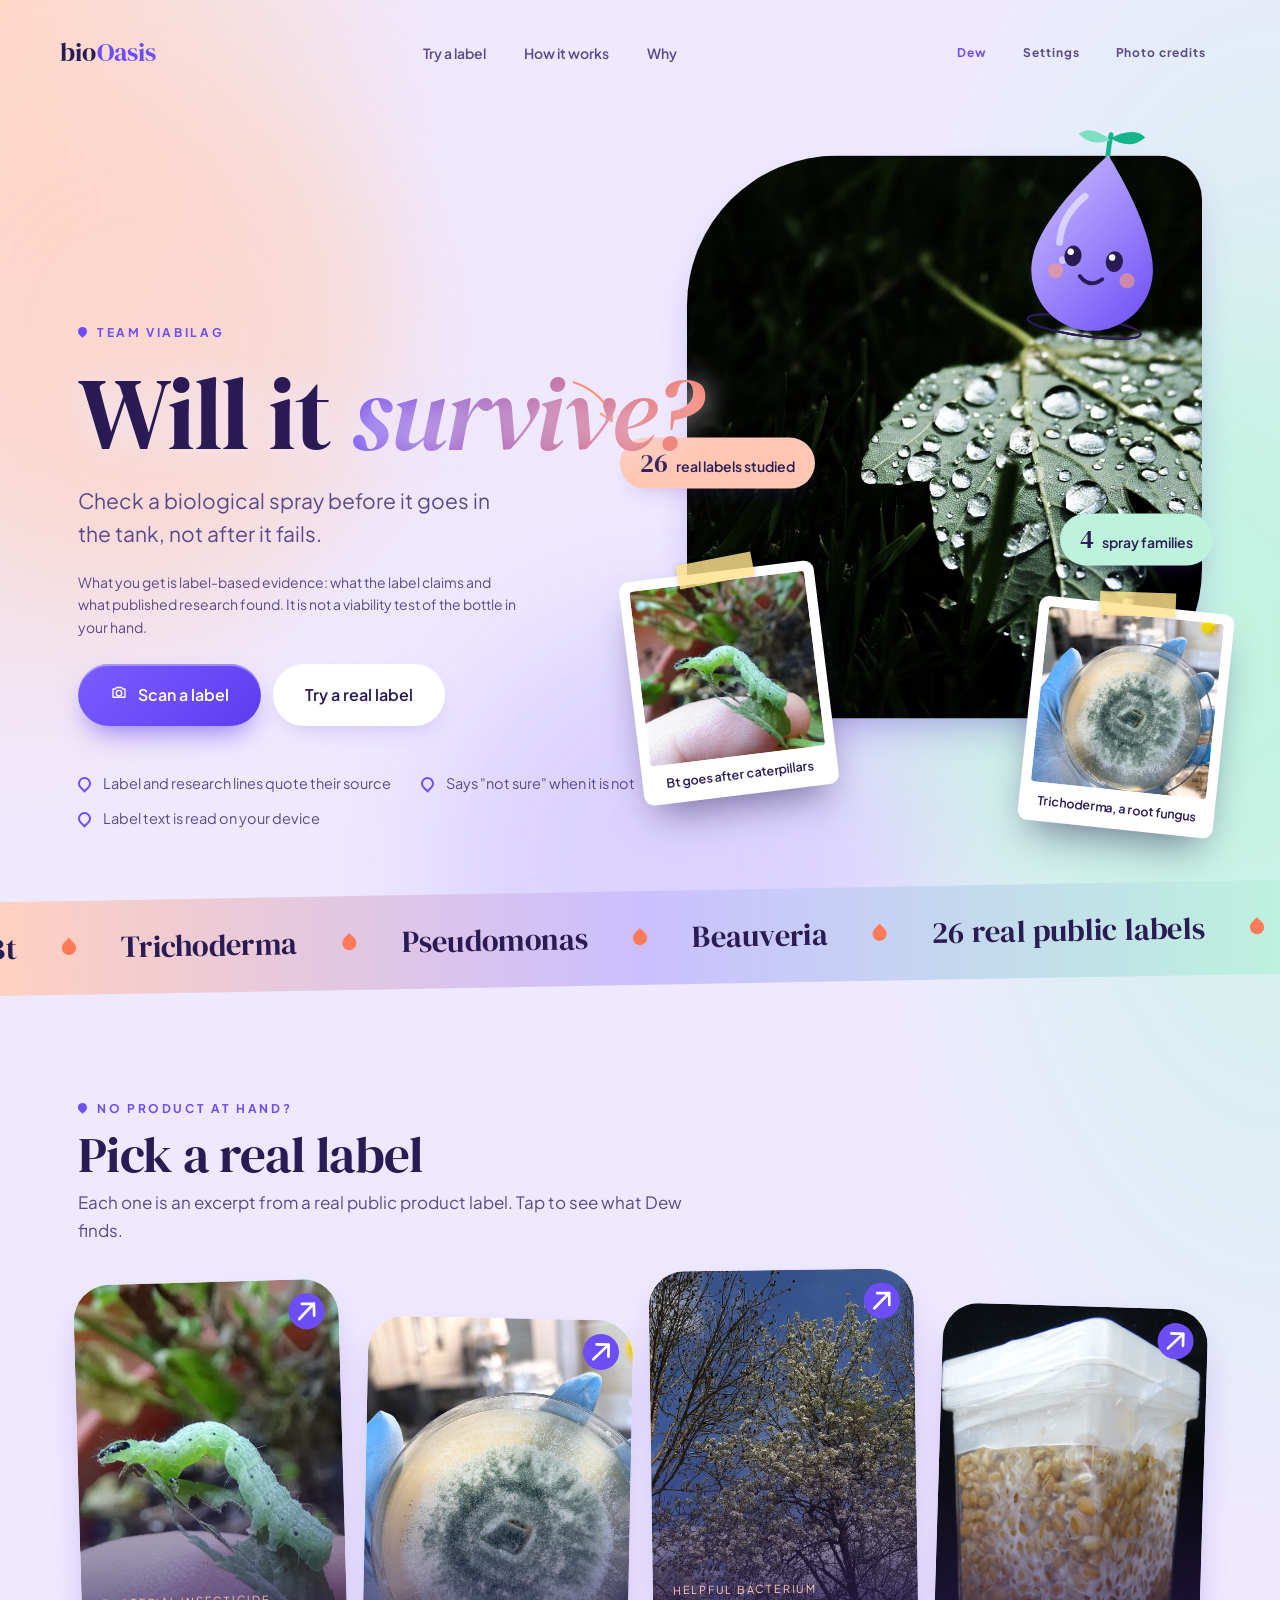
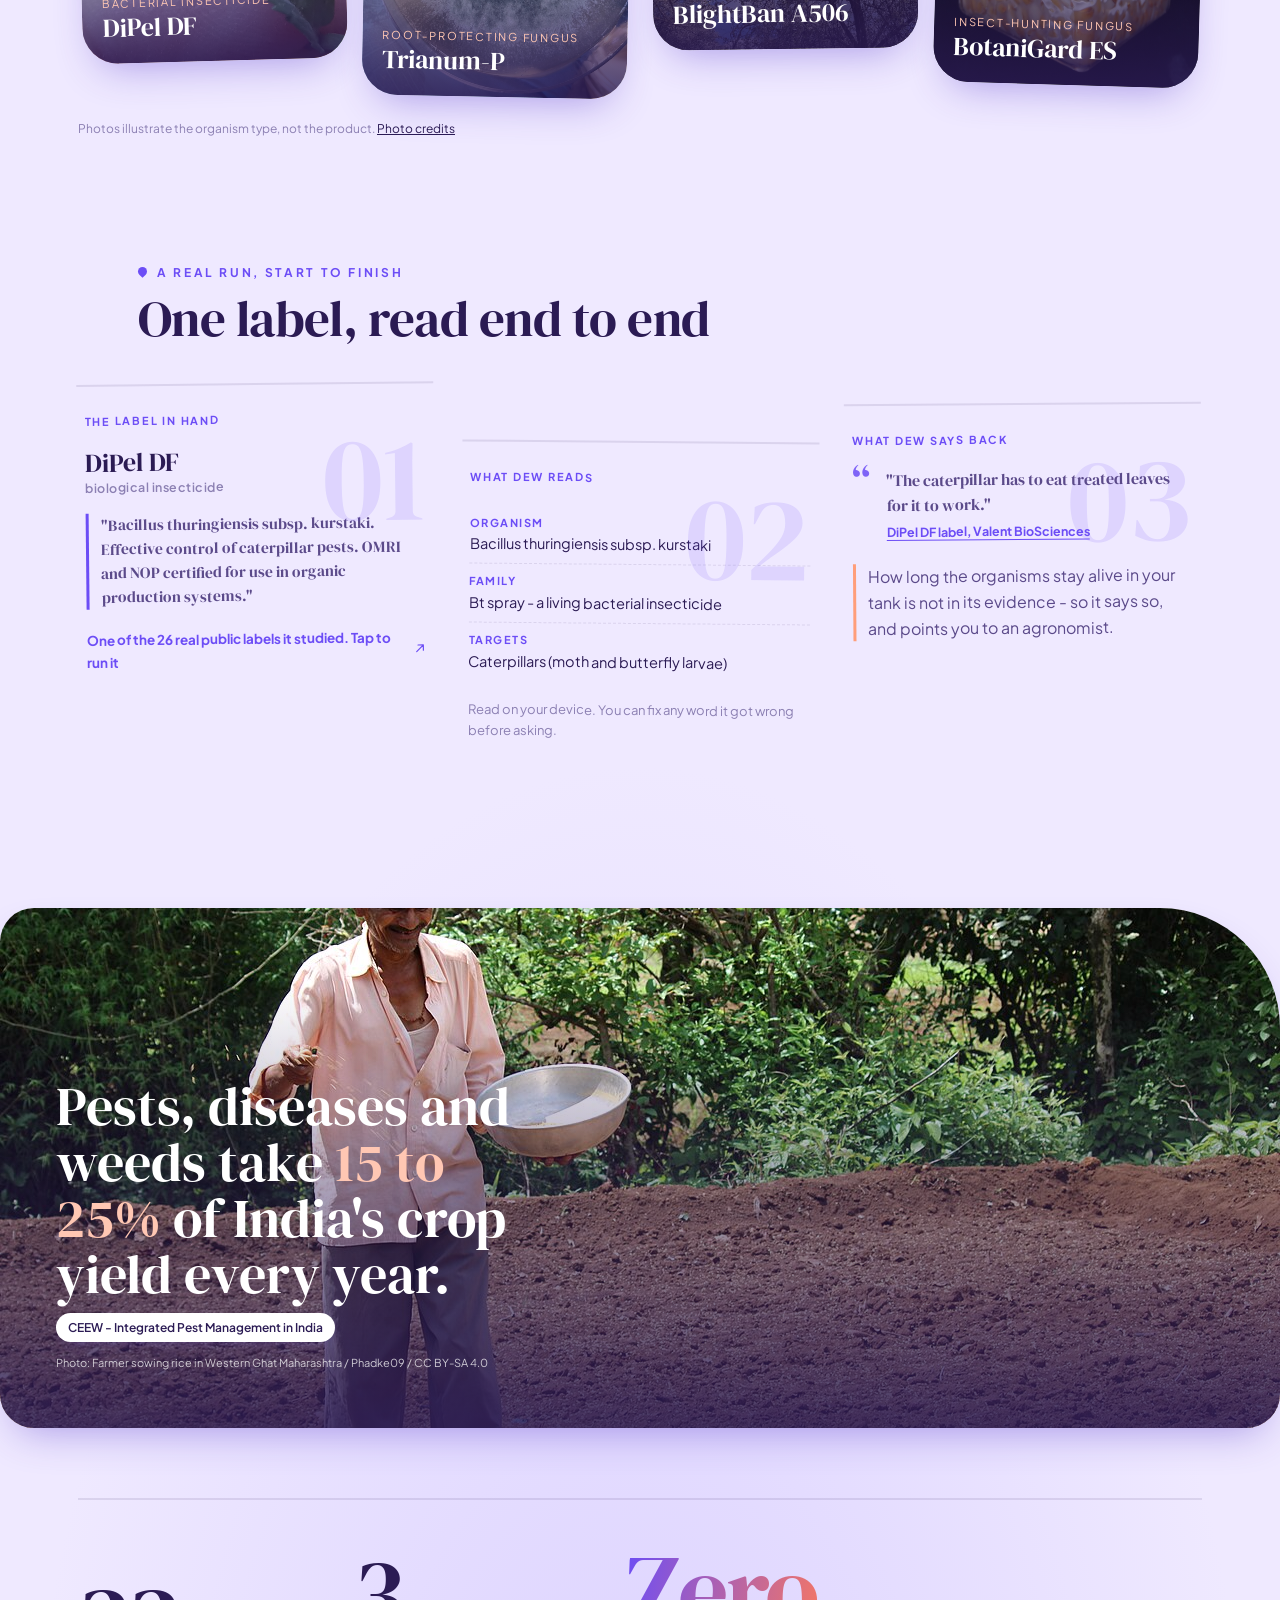
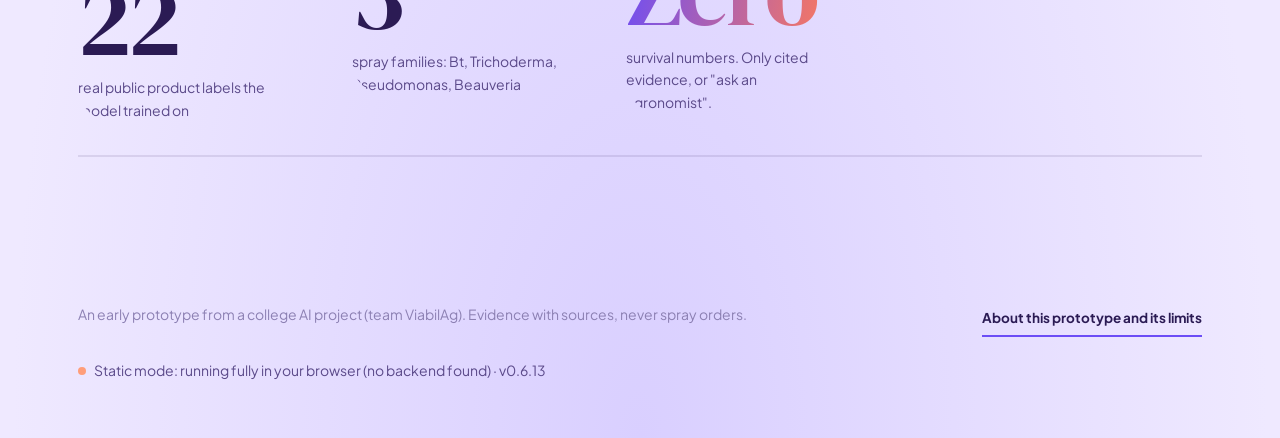
==== commit c31c2143: "home: replace generic 3-step boxes with a real run - one label travelling through the product (all t" ====
--- a/frontend/index.html
+++ b/frontend/index.html
@@ -77,8 +77,8 @@
       </section>
 
       <section class="pad" id="how-it-works">
-        <div class="eyebrow">How it works</div>
-        <h2 class="block-title">Three small steps</h2>
+        <div class="eyebrow">A real run, start to finish</div>
+        <h2 class="block-title">One label, read end to end</h2>
         <div class="how" id="how"></div>
       </section>
 
--- a/frontend/src/styles/components.css
+++ b/frontend/src/styles/components.css
@@ -58,6 +58,26 @@
 .how-ico svg{width:26px;height:26px}
 .how-step h3{font-family:var(--font-serif);font-weight:500;font-size:20px;margin-bottom:2px}
 .how-step p{color:var(--cream-dim);font-size:14.5px}
+
+/* a real run: one label travelling through the product, three different artifacts */
+.run-beat{display:flex;flex-direction:column;align-items:stretch;gap:10px;text-align:left}
+button.run-beat{font:inherit;color:inherit;background:none;border:0;padding:14px 0;cursor:pointer;width:100%}
+.run-tag{font-size:11px;font-weight:800;letter-spacing:.16em;text-transform:uppercase;color:var(--teal)}
+.run-product{font-family:var(--font-serif);font-weight:var(--hw,500);font-size:22px;line-height:1.15;color:var(--cream)}
+.run-product i{display:block;font-style:normal;font-family:var(--font-sans);font-size:12.5px;font-weight:600;color:var(--cream-faint);margin-top:3px;letter-spacing:.04em}
+.run-quote{font-family:var(--font-serif);font-size:15.5px;line-height:1.55;color:var(--cream-dim);border-left:3px solid var(--teal);padding-left:12px}
+.run-cta{margin-top:2px;font-size:13.5px;font-weight:700;color:var(--teal);display:flex;align-items:center;gap:8px}
+.run-cta svg{width:16px;height:16px;flex:0 0 16px}
+.run-facts{list-style:none;margin:2px 0 0;padding:0}
+.run-facts li{display:flex;flex-direction:column;gap:1px;padding:8px 0;border-bottom:1.5px dashed var(--line)}
+.run-facts li:last-child{border-bottom:0}
+.run-facts b{font-size:11px;font-weight:800;letter-spacing:.14em;text-transform:uppercase;color:var(--teal)}
+.run-facts span{font-size:14.5px;color:var(--cream)}
+.run-note{font-size:13px;color:var(--cream-faint)}
+.run-ev{font-family:var(--font-serif);font-size:17px;line-height:1.5;color:var(--cream);position:relative;padding-left:34px}
+.run-ev::before{content:"\201C";position:absolute;left:0;top:-8px;font-size:44px;line-height:1;color:var(--teal);opacity:.85}
+.run-ev a{display:inline-block;margin-top:2px;font-family:var(--font-sans);font-size:12.5px;font-weight:700;color:var(--teal);text-decoration:underline;text-underline-offset:3px}
+.run-abstain{font-size:14px;line-height:1.55;color:var(--cream-dim);border-left:3px solid var(--amber);padding-left:12px;margin-top:2px}
 
 /* ---------- why / farmer ---------- */
 .why{position:relative;margin:56px 0 0;border-radius:28px;overflow:hidden;min-height:320px;display:flex;align-items:flex-end}
@@ -380,3 +400,9 @@
 @media (min-width:760px){
   .navmenu{display:none!important}
 }
+
+@media (max-width:759px){
+  .run-beat{position:relative;padding-left:44px}
+  .run-beat::before{content:"";position:absolute;left:19px;top:26px;width:14px;height:14px;background:var(--teal);border-radius:50% 50% 50% 0;transform:rotate(-45deg)}
+  button.run-beat{padding-left:44px}
+}
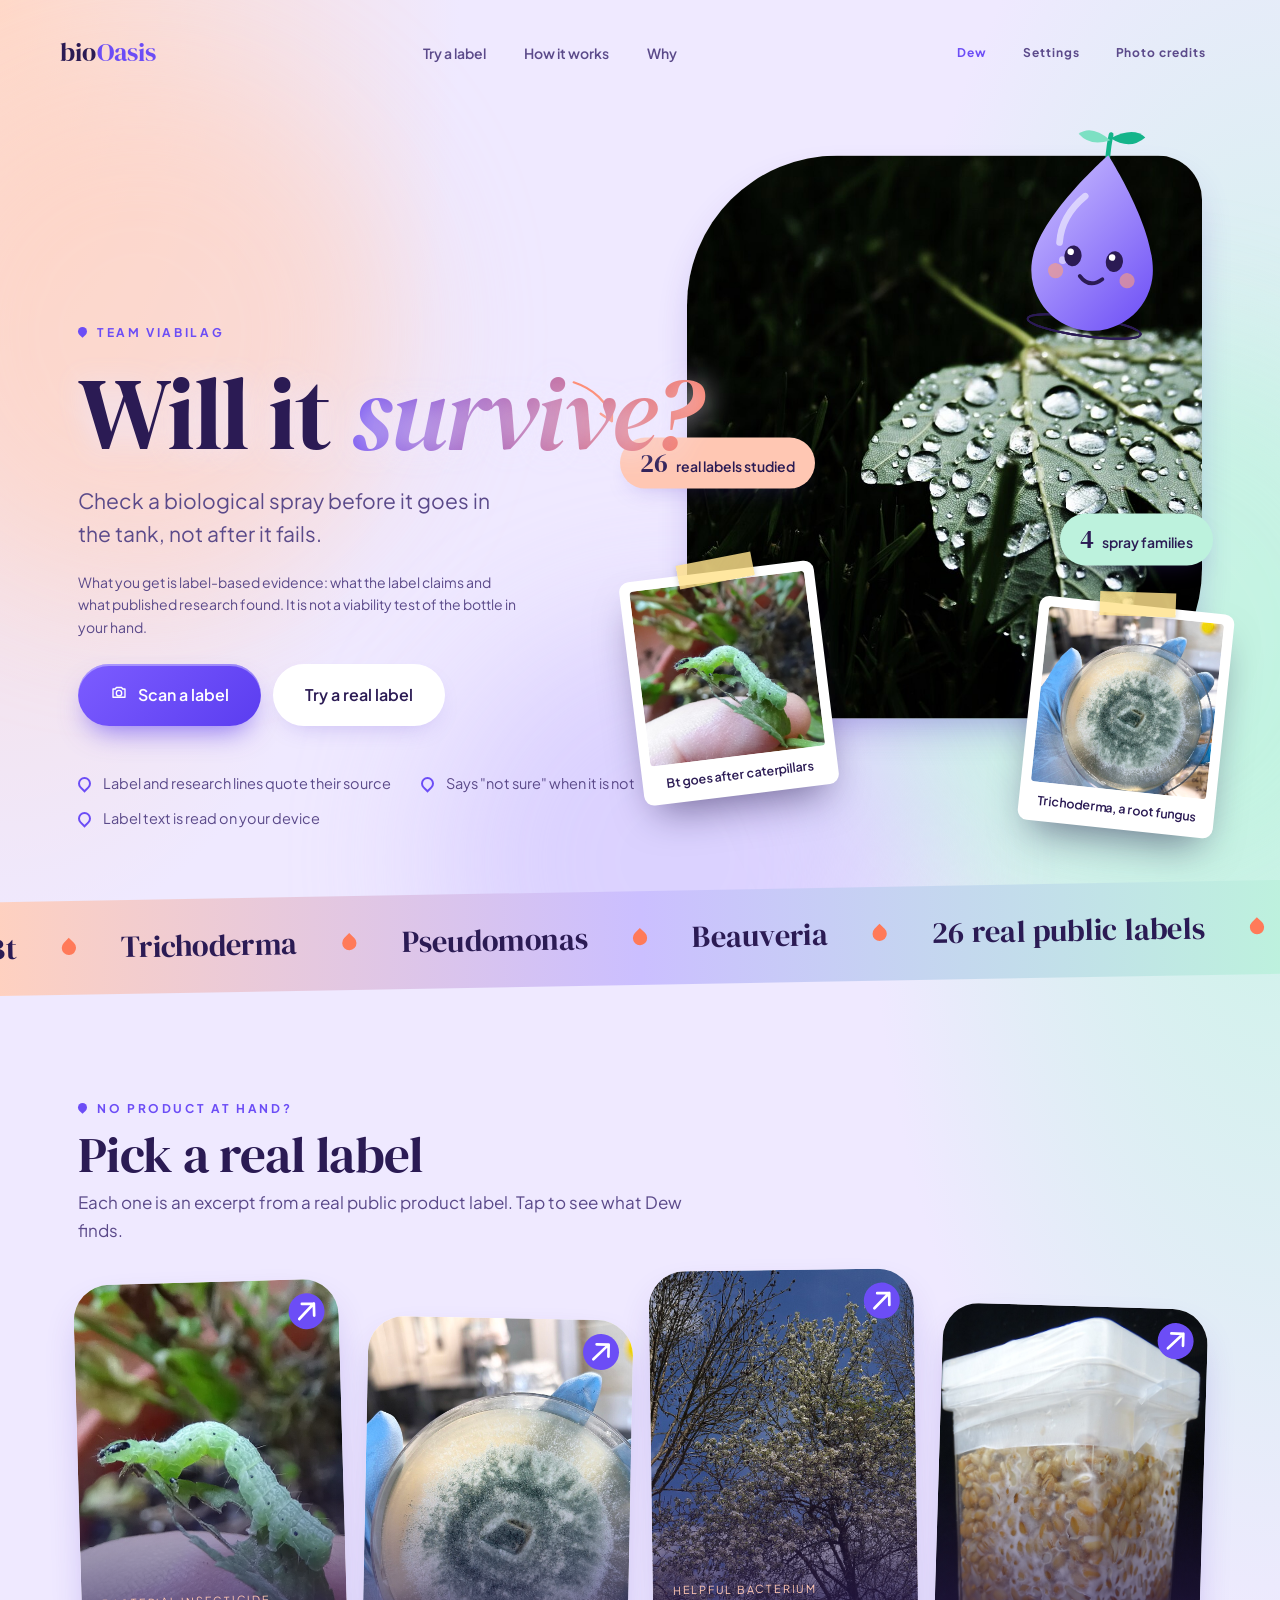
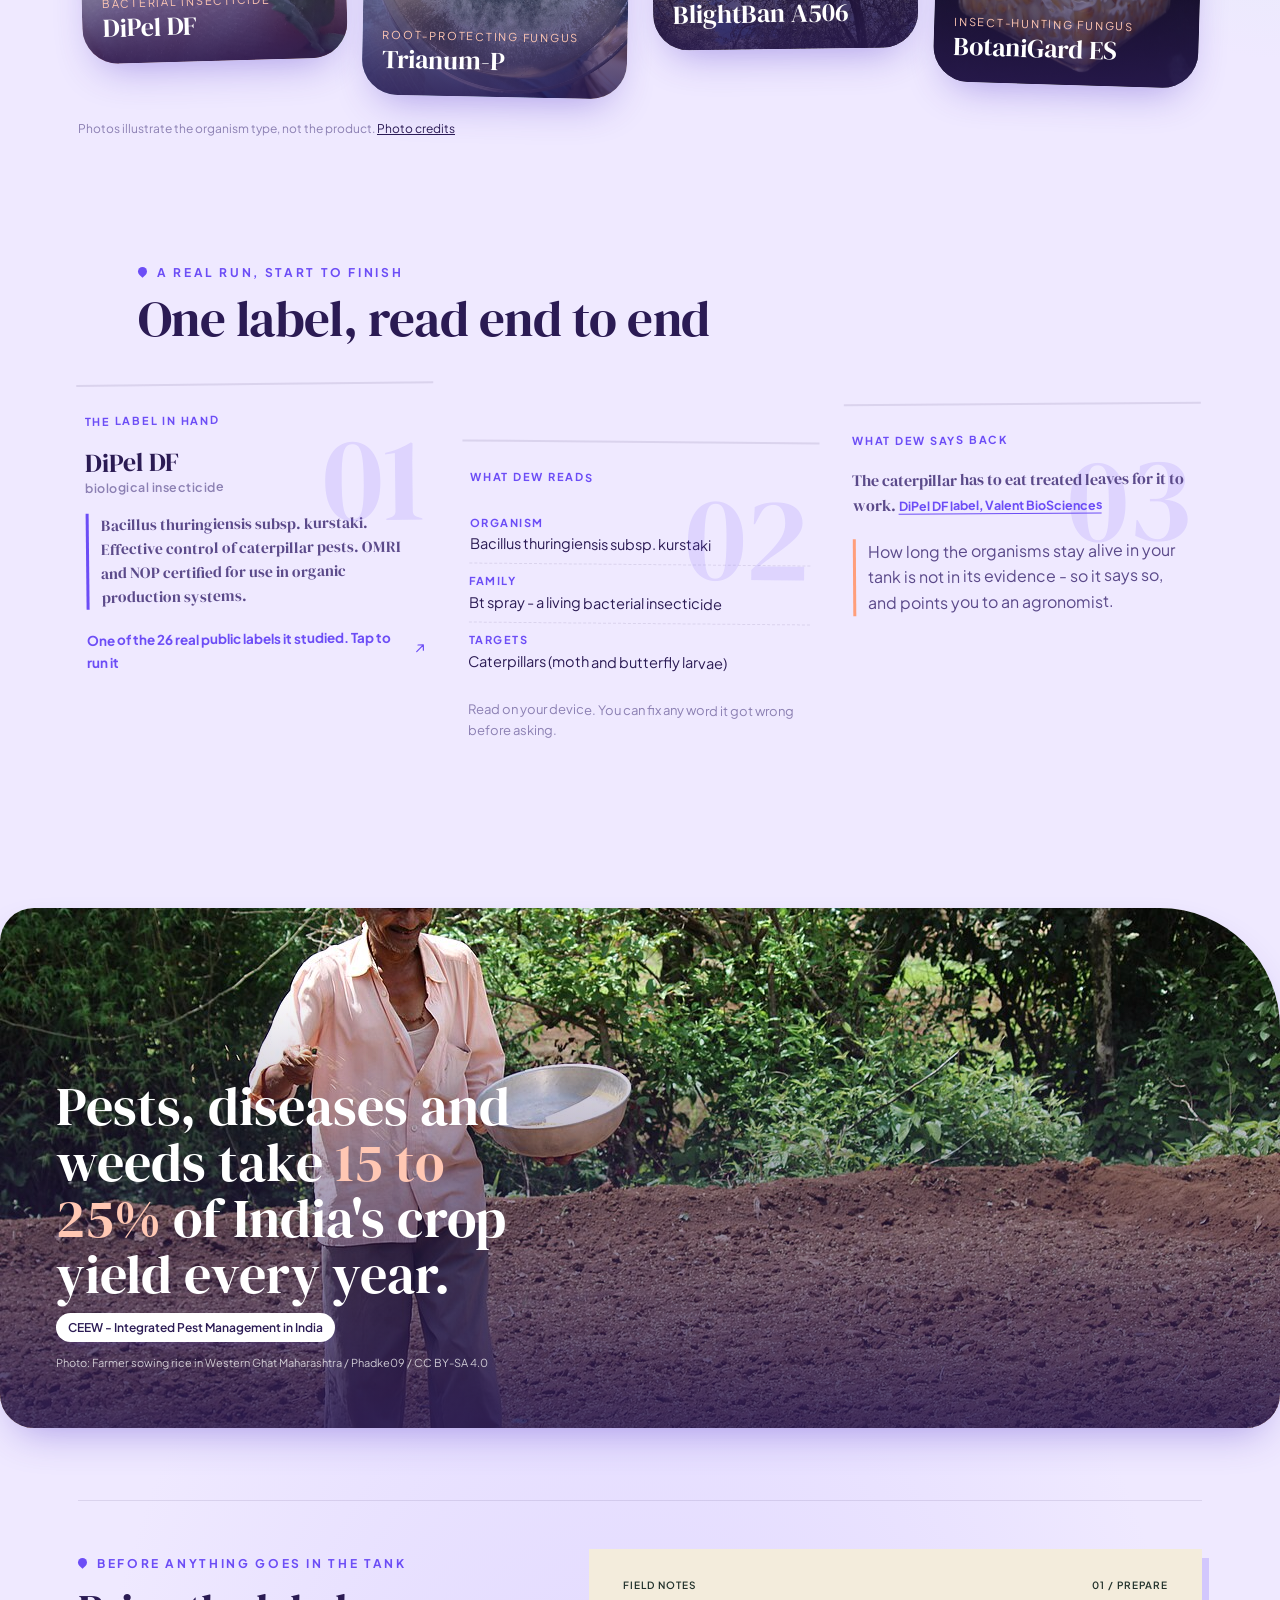
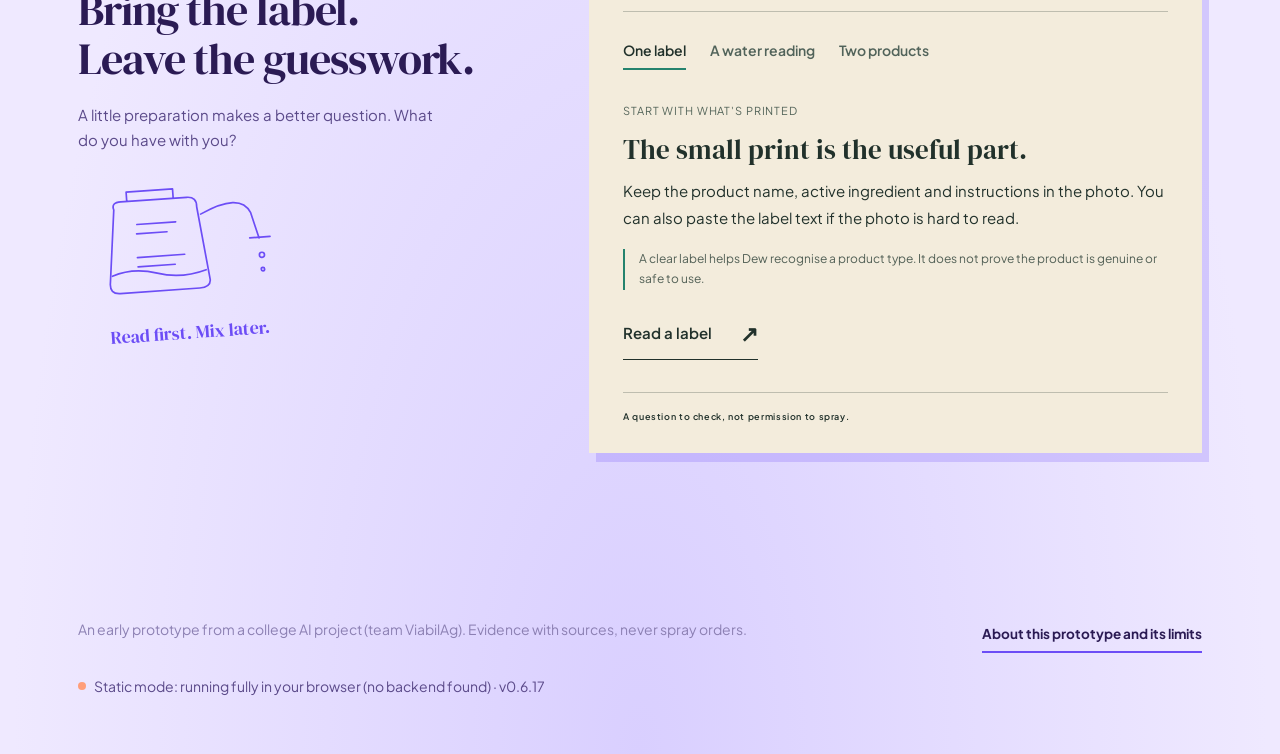
==== commit cca83bca: "Replace homepage counters with interactive field preparation desk (v0.6.17)" ====
--- a/frontend/index.html
+++ b/frontend/index.html
@@ -91,11 +91,15 @@
         </div>
       </section>
 
-      <div class="d-only d-stats">
-        <div class="d-stat reveal"><b data-count="26">26</b><span>real public product labels the model trained on</span></div>
-        <div class="d-stat reveal"><b data-count="4">4</b><span>spray families: Bt, Trichoderma, Pseudomonas, Beauveria</span></div>
-        <div class="d-stat reveal"><b class="word">Zero</b><span>survival numbers. Only cited evidence, or "ask an agronomist".</span></div>
-      </div>
+      <section class="fielddesk" aria-labelledby="desk-title">
+        <div class="desk-intro"><div class="eyebrow">Before anything goes in the tank</div><h2 id="desk-title">Bring the label.<br>Leave the guesswork.</h2><p>A little preparation makes a better question. What do you have with you?</p><div class="desk-doodle" aria-hidden="true"><svg viewBox="0 0 260 150"><path d="M45 33 Q42 24 54 24 H132 Q144 24 143 36 L153 123 Q153 132 140 132 H46 Q33 132 35 119 Z M61 24 V13 H116 V24 M147 45 Q195 22 206 47 L214 78 M203 77 L227 77 M71 52 H117 M70 63 H106 M69 91 H125 M69 102 H113"/><path class="desk-water" d="M38 111 Q63 102 91 111 T149 111"/><circle cx="216" cy="98" r="3"/><circle cx="216" cy="115" r="2"/></svg><span>Read first. Mix later.</span></div></div>
+        <div class="desk-page">
+          <div class="desk-page-top"><span>FIELD NOTES</span><span>01 / PREPARE</span></div>
+          <div class="desk-tabs" role="tablist" aria-label="What you have ready"><button role="tab" id="desk-tab-label" aria-selected="true" aria-controls="desk-panel" data-desk="label">One label</button><button role="tab" id="desk-tab-water" aria-selected="false" aria-controls="desk-panel" data-desk="water" tabindex="-1">A water reading</button><button role="tab" id="desk-tab-pair" aria-selected="false" aria-controls="desk-panel" data-desk="pair" tabindex="-1">Two products</button></div>
+          <div id="desk-panel" role="tabpanel" aria-labelledby="desk-tab-label" tabindex="0"><span class="desk-note-label" id="desk-note-label">Start with what's printed</span><h3 id="desk-note-title">The small print is the useful part.</h3><p id="desk-note-text">Keep the product name, active ingredient and instructions in the photo. You can also paste the label text if the photo is hard to read.</p><div class="desk-reminder" id="desk-reminder">A clear label helps Dew recognise a product type. It does not prove the product is genuine or safe to use.</div><button class="desk-action" id="desk-action">Read a label <span aria-hidden="true">↗</span></button></div>
+          <div class="desk-page-bottom">A question to check, not permission to spray.</div>
+        </div>
+      </section>
 
       <footer class="site">
         An early prototype from a college AI project (team ViabilAg). Evidence with sources, never spray orders.
--- a/frontend/src/styles/base.css
+++ b/frontend/src/styles/base.css
@@ -1,6 +1,8 @@
 *{box-sizing:border-box;margin:0;padding:0}
 html{-webkit-text-size-adjust:100%;scroll-behavior:smooth}
 body{background:var(--char);color:var(--cream);font-family:var(--font-sans);line-height:1.6;min-height:100vh;overflow-x:clip;-webkit-font-smoothing:antialiased}
+/* any user-typed or API text can contain long unbroken strings; never let them escape their container */
+p,span,li,h1,h2,h3,h4,a,b,small,td,summary{overflow-wrap:break-word}
 img{display:block;max-width:100%}
 a{color:inherit}
 button{font:inherit;color:inherit;border:0;background:none;cursor:pointer}
--- a/frontend/src/styles/components.css
+++ b/frontend/src/styles/components.css
@@ -74,8 +74,7 @@
 .run-facts b{font-size:11px;font-weight:800;letter-spacing:.14em;text-transform:uppercase;color:var(--teal)}
 .run-facts span{font-size:14.5px;color:var(--cream)}
 .run-note{font-size:13px;color:var(--cream-faint)}
-.run-ev{font-family:var(--font-serif);font-size:17px;line-height:1.5;color:var(--cream);position:relative;padding-left:34px}
-.run-ev::before{content:"\201C";position:absolute;left:0;top:-8px;font-size:44px;line-height:1;color:var(--teal);opacity:.85}
+.run-ev{font-family:var(--font-serif);font-size:17px;line-height:1.5;color:var(--cream);position:relative}
 .run-ev a{display:inline-block;margin-top:2px;font-family:var(--font-sans);font-size:12.5px;font-weight:700;color:var(--teal);text-decoration:underline;text-underline-offset:3px}
 .run-abstain{font-size:14px;line-height:1.55;color:var(--cream-dim);border-left:3px solid var(--amber);padding-left:12px;margin-top:2px}
 
@@ -150,7 +149,8 @@
 .msg{margin-top:12px;font-size:14.5px;line-height:1.55}
 .msg .lv{display:inline-block;font-weight:600;margin-right:6px}
 .msg .lv.good{color:var(--teal)}.msg .lv.warn{color:var(--amber)}
-.msg .src-pill{margin-top:8px}
+.msg .src-pill{margin-top:8px;max-width:100%;overflow-wrap:break-word}
+#phmsg .lv,#wxmsg .lv{margin-right:6px}
 
 .disclaimer{margin-top:44px;padding:18px 20px;border-radius:var(--radius-sm);background:var(--navy);color:var(--cream);font-size:13.5px;line-height:1.55}
 
@@ -304,6 +304,7 @@
 .verdict.limited .verdict-badge{background:var(--amber);color:#3a270a;box-shadow:0 0 0 10px var(--amber-soft)}
 .verdict.unknown .verdict-badge{background:transparent;border:2px dashed var(--cream-faint);color:var(--cream-dim)}
 .pairline{display:flex;align-items:center;justify-content:center;gap:10px;flex-wrap:wrap;font-family:var(--font-serif);font-size:17px;color:var(--cream);margin:6px 0 14px}
+.pairline>span{min-width:0;max-width:100%;overflow-wrap:break-word}
 .pairline .plus{width:28px;height:28px;border-radius:50%;background:var(--char-2);border:1.5px solid var(--teal);color:var(--teal);display:grid;place-items:center;font-family:var(--font-sans);font-weight:600}
 .verdict-cta{display:inline-flex;align-items:center;gap:10px;background:var(--char-2);border:1.5px solid var(--line);border-radius:999px;padding:12px 20px;font-size:14.5px;text-align:left}
 .verdict-cta svg{width:20px;height:20px;color:var(--teal);flex:none}
@@ -353,7 +354,7 @@
 .dew-langs{display:flex;gap:6px;margin-top:10px}
 .dew-langs .chip-btn.on{background:var(--teal);color:#0d1f1b;border-color:var(--teal)}
 .dew-log{display:flex;flex-direction:column;gap:10px;flex:1;min-height:0;overflow-y:auto;padding:6px 2px 14px}
-.msg{display:flex;gap:8px;align-items:flex-start;font-size:14.5px;line-height:1.5;animation:rise .35s var(--ease) both}
+.dew-log .msg{display:flex;gap:8px;align-items:flex-start;font-size:14.5px;line-height:1.5;animation:rise .35s var(--ease) both}
 .msg.dew span:last-child{background:var(--char-2);border:1px solid var(--line);border-radius:4px 16px 16px 16px;padding:10px 13px;color:var(--cream)}
 .msg.user{align-self:flex-end;background:var(--teal-deep);color:#f6fbf9;border-radius:16px 4px 16px 16px;padding:10px 13px;max-width:80%}
 .msg .mdew{width:30px;flex:none}
@@ -368,7 +369,7 @@
 .icobtn.send svg{transform:rotate(-90deg)}
 
 /* dew chips inside the bubble */
-.dew-body{display:flex;flex-direction:column;gap:8px;max-width:85%}
+.dew-body{display:flex;flex-direction:column;gap:8px;max-width:85%;min-width:0}
 .dew-chips{display:flex;gap:6px;flex-wrap:wrap}
 .dew-chips .chip-btn{font-size:12px}
 
@@ -406,3 +407,37 @@
   .run-beat::before{content:"";position:absolute;left:19px;top:26px;width:14px;height:14px;background:var(--teal);border-radius:50% 50% 50% 0;transform:rotate(-45deg)}
   button.run-beat{padding-left:44px}
 }
+
+/* An interactive preparation desk instead of a counter strip. */
+.fielddesk{display:grid;gap:28px;margin-top:64px;padding:36px 0 10px;border-top:1px solid var(--line)}
+.desk-intro h2{font-family:var(--font-serif);font-weight:500;font-size:36px;line-height:1.12;letter-spacing:-.025em;margin:12px 0 18px}
+.desk-intro>p{color:var(--cream-dim);font-size:15px;max-width:34ch;line-height:1.7}
+.desk-doodle{display:none;color:var(--teal)}
+.desk-doodle svg{width:220px;fill:none;stroke:currentColor;stroke-width:2;stroke-linecap:round;stroke-linejoin:round;transform:rotate(-4deg)}
+.desk-doodle span{display:block;font-family:var(--font-serif);font-size:18px;margin-left:32px;transform:rotate(-4deg)}
+.desk-page{min-width:0;background:#f3ecdc;color:#21312b;padding:22px 20px;position:relative;box-shadow:7px 9px 0 color-mix(in srgb,var(--teal) 22%,transparent)}
+.desk-page-top,.desk-page-bottom{font-family:var(--font-sans);font-size:10px;letter-spacing:.1em;font-weight:600}
+.desk-page-top{display:flex;justify-content:space-between;padding-bottom:18px;border-bottom:1px solid #21312b40}
+.desk-tabs{display:flex;flex-wrap:wrap;gap:6px 16px;margin:20px 0 26px}
+.desk-tabs button{padding:7px 0;border-bottom:2px solid transparent;font-size:13px;font-weight:600;color:#51635a;background:none;border-radius:0}
+.desk-tabs button[aria-selected="true"]{color:#21312b;border-color:#25836e}
+.desk-tabs button:focus-visible,.desk-action:focus-visible{outline:2px solid #25836e;outline-offset:4px}
+#desk-panel{min-height:270px}
+.desk-note-label{font-size:11px;text-transform:uppercase;letter-spacing:.08em;color:#54655a}
+#desk-note-title{font-family:var(--font-serif);font-size:27px;font-weight:500;line-height:1.2;margin:12px 0}
+#desk-note-text{font-size:15px;line-height:1.75;max-width:53ch}
+.desk-reminder{margin-top:18px;padding-left:14px;border-left:2px solid #25836e;font-size:12px;line-height:1.7;color:#526056;max-width:62ch}
+.desk-action{display:flex;align-items:center;gap:28px;font-size:15px;font-weight:600;color:#21312b;background:none;border:0;border-bottom:1px solid #21312b;padding:14px 0 8px;margin-top:12px;border-radius:0}
+.desk-action span{font-size:22px}
+.desk-page-bottom{border-top:1px solid #21312b40;padding-top:16px;margin-top:26px;line-height:1.7;font-size:9px;letter-spacing:.07em}
+html[data-theme="pop"] .fielddesk{border-top:3px solid var(--line)}
+html[data-theme="pop"] .desk-intro h2{color:var(--teal)}
+html[data-theme="pop"] .desk-page{border:2px solid #21312b;box-shadow:7px 8px 0 var(--teal);transform:rotate(.6deg)}
+html[data-theme="pop"] .desk-page-top{font-weight:800}
+html[data-theme="aurora"] .desk-page{background:#161b32;color:#e8f0ec;box-shadow:none;border-block:1px solid #c6ff3d66}
+html[data-theme="aurora"] .desk-page-top,html[data-theme="aurora"] .desk-page-bottom{border-color:#e8f0ec33;color:#9cafa9}
+html[data-theme="aurora"] .desk-tabs button,html[data-theme="aurora"] .desk-note-label,html[data-theme="aurora"] .desk-reminder{color:#a6bbb0}
+html[data-theme="aurora"] .desk-tabs button[aria-selected="true"]{color:#c6ff3d;border-color:#c6ff3d}
+html[data-theme="aurora"] .desk-reminder{border-color:#c6ff3d}
+html[data-theme="aurora"] .desk-action{color:#c6ff3d;border-color:#c6ff3d}
+@media(min-width:1024px){.fielddesk{grid-template-columns:minmax(0,.85fr) minmax(0,1.2fr);gap:clamp(40px,6vw,100px);margin-top:72px;padding:48px 0 20px;align-items:start}.desk-intro h2{font-size:clamp(38px,3.4vw,54px)}.desk-doodle{display:block;margin-top:24px}.desk-page{padding:28px 34px}#desk-panel{min-height:270px}.desk-tabs{gap:24px}.desk-tabs button{font-size:14px}}
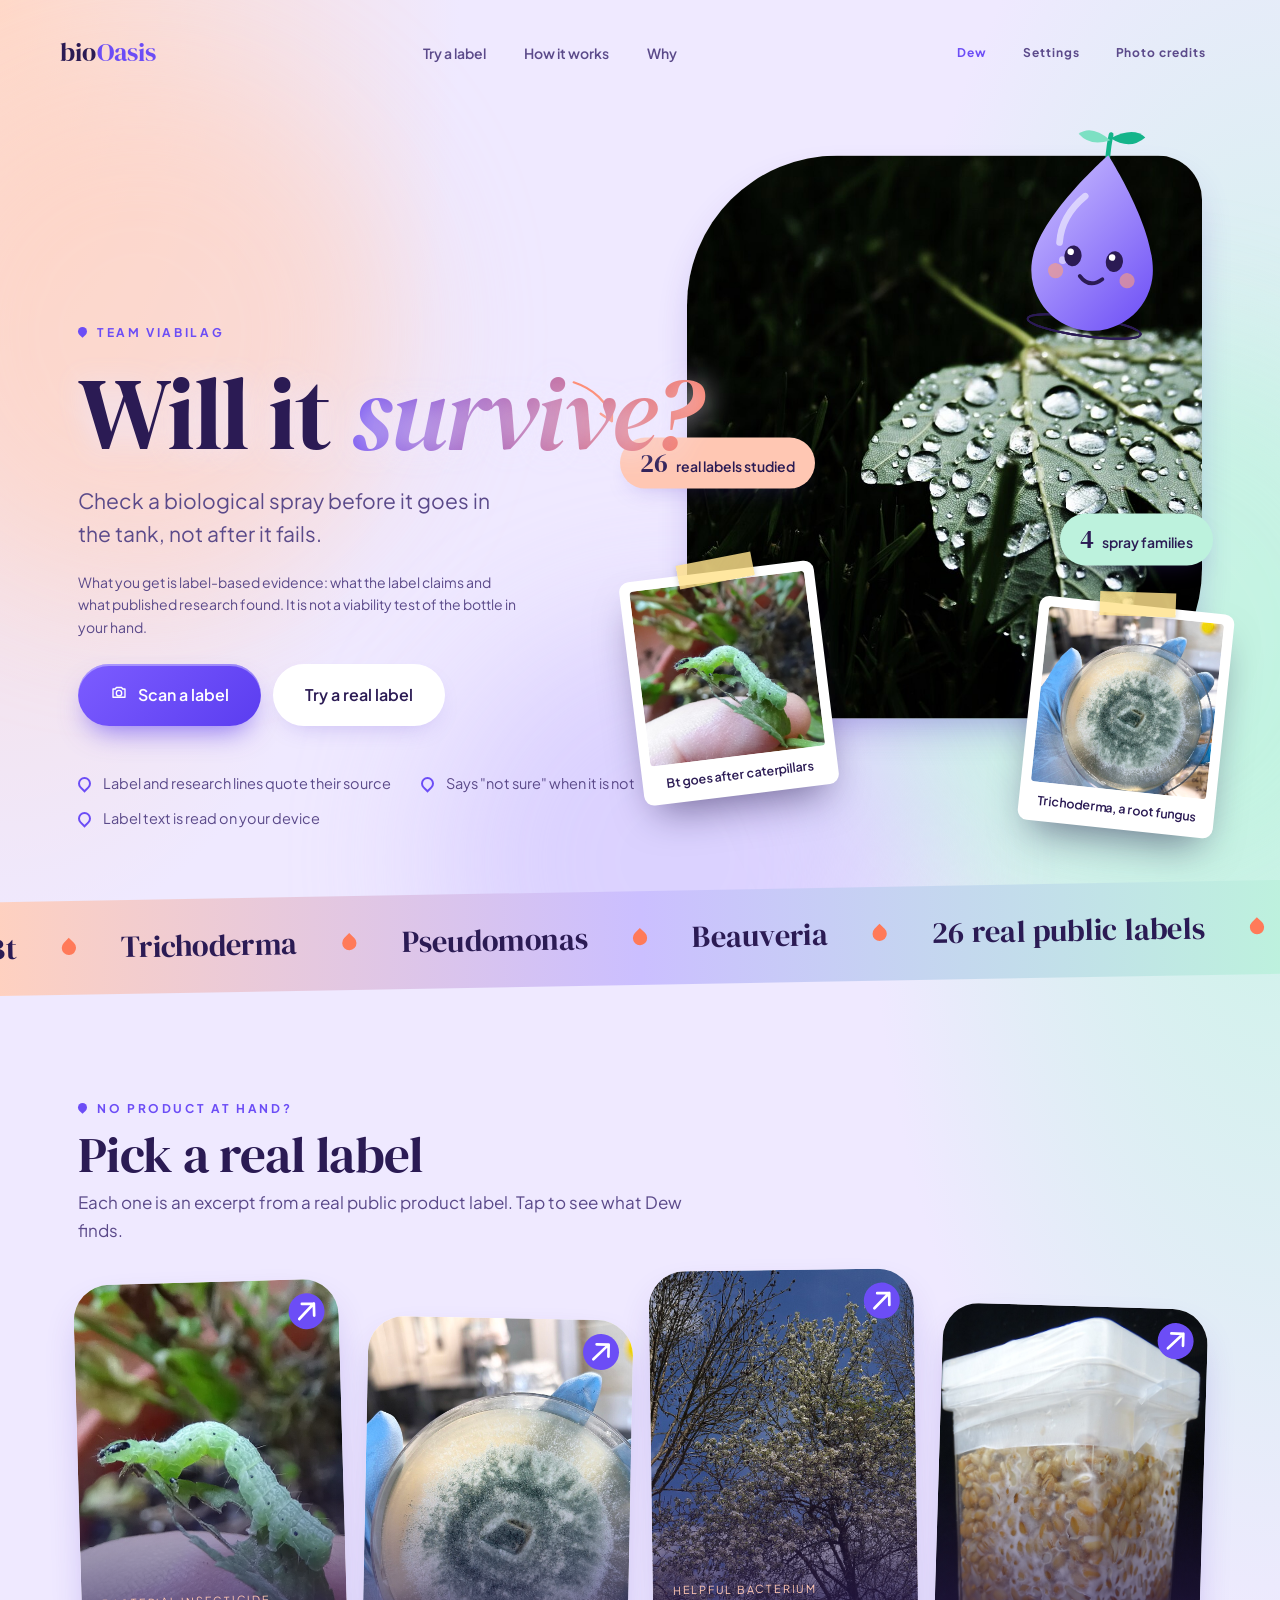
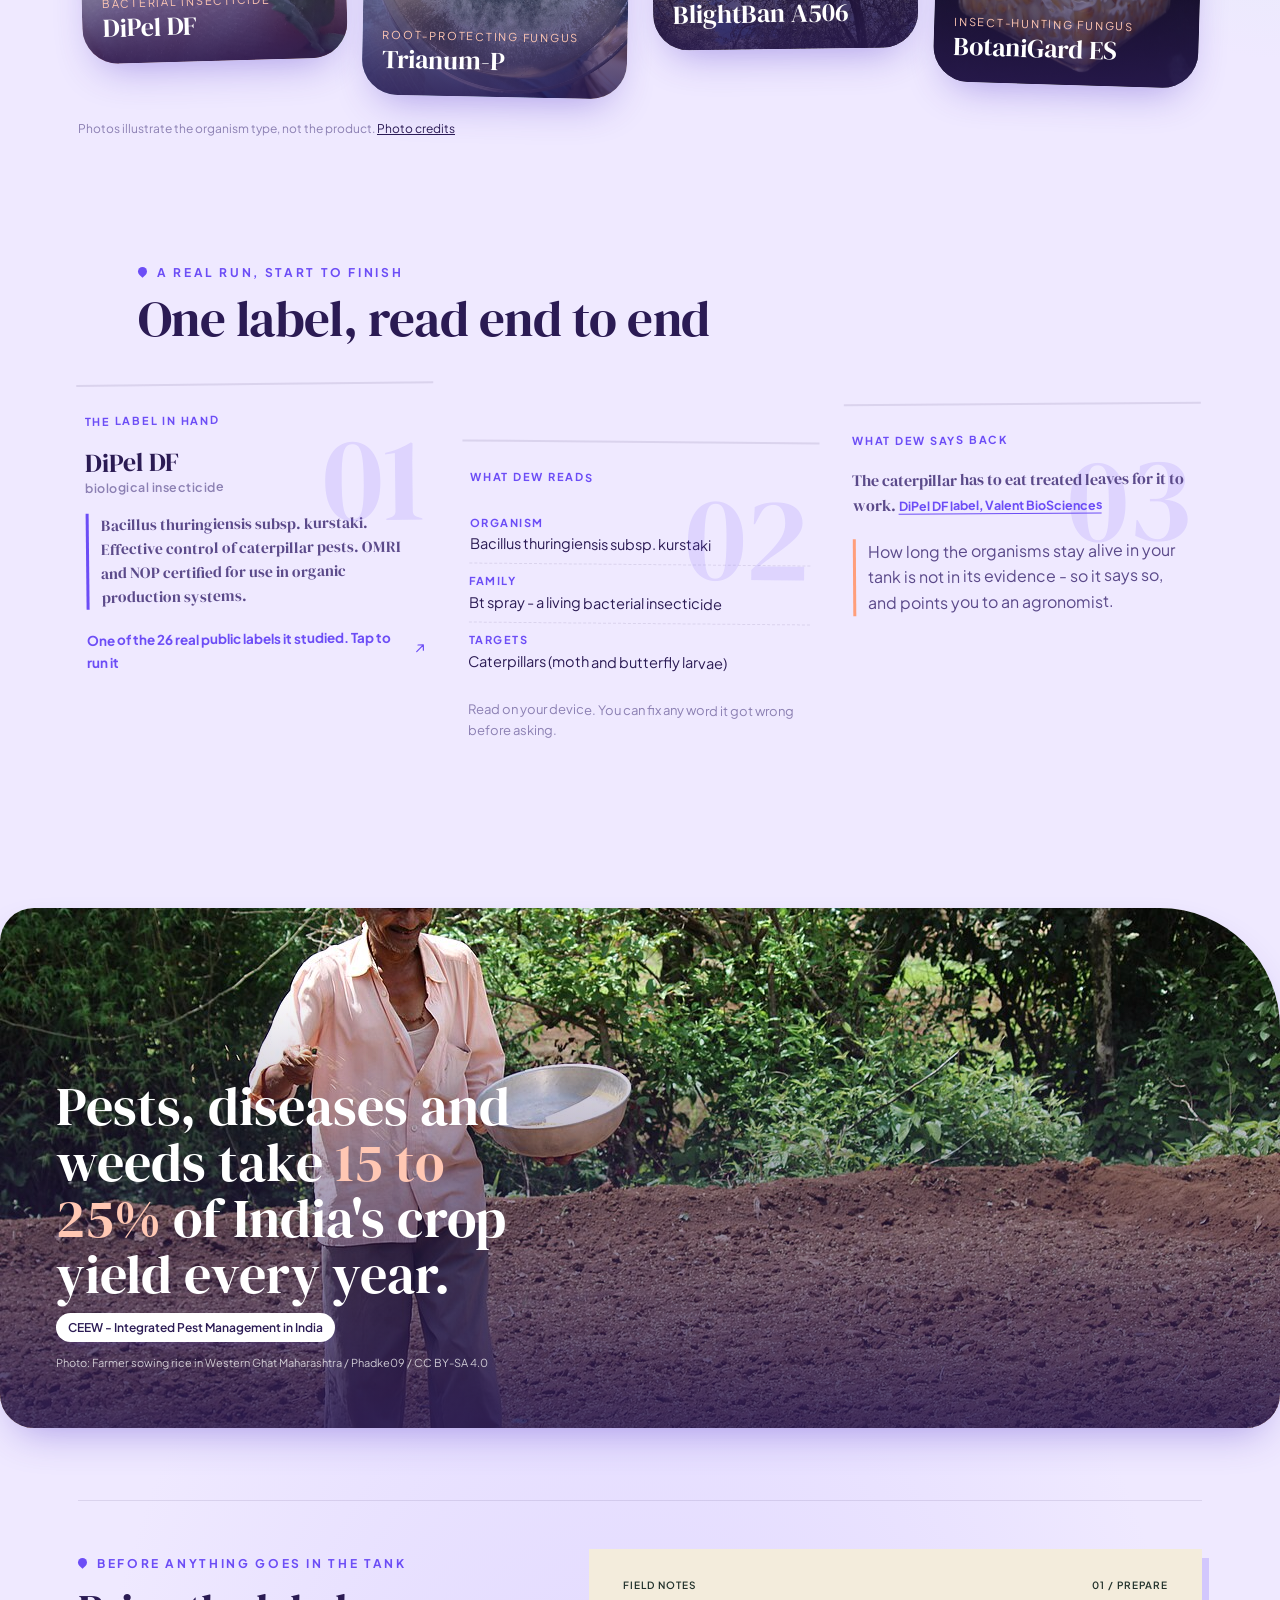
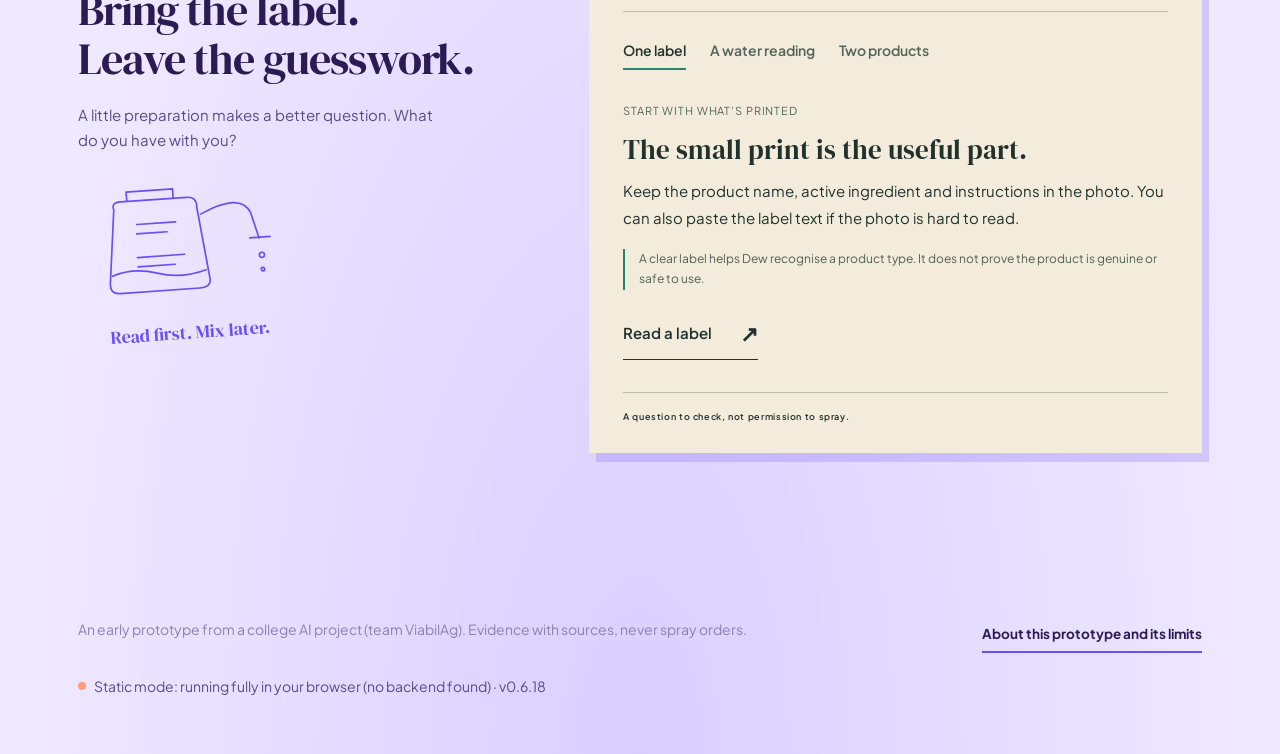
==== commit 42f6e129: "Check both labels, reject duplicate products, add disclosed classroom evidence cases (v0.6.18)" ====
--- a/frontend/index.html
+++ b/frontend/index.html
@@ -215,6 +215,7 @@
       <div class="hint" id="hint-b"></div>
       <p class="credit-note" style="margin-top:10px">Or practise with a real label:</p>
       <div class="chips-row" id="mix-samples"></div>
+      <details class="class-cases"><summary>Presenting in class? Compare three evidence cases</summary><p>These load public label excerpts and clearly marked ingredient/category examples, replacing both inputs for this check. They demonstrate the software, not a physical mixing experiment.</p><div class="class-case-buttons"><button type="button" data-class-case="conflict">1. A label prohibition</button><button type="button" data-class-case="limited">2. General guidance only</button><button type="button" data-class-case="unknown">3. No pair evidence</button></div><p>Read the inputs, choose Read this product, confirm, then Check this mix. A warning or abstention is a meaningful result; this prototype does not issue a "safe to mix" certificate.</p></details>
       <div class="cta-row" style="margin-top:14px">
         <button class="btn primary" id="mix-read">Read this product</button>
         <button class="btn ghost" id="go-photo-b"><span id="ico-cam3" style="width:18px"></span> Use a photo</button>
--- a/frontend/src/styles/components.css
+++ b/frontend/src/styles/components.css
@@ -441,3 +441,12 @@
 html[data-theme="aurora"] .desk-reminder{border-color:#c6ff3d}
 html[data-theme="aurora"] .desk-action{color:#c6ff3d;border-color:#c6ff3d}
 @media(min-width:1024px){.fielddesk{grid-template-columns:minmax(0,.85fr) minmax(0,1.2fr);gap:clamp(40px,6vw,100px);margin-top:72px;padding:48px 0 20px;align-items:start}.desk-intro h2{font-size:clamp(38px,3.4vw,54px)}.desk-doodle{display:block;margin-top:24px}.desk-page{padding:28px 34px}#desk-panel{min-height:270px}.desk-tabs{gap:24px}.desk-tabs button{font-size:14px}}
+
+.class-cases{margin-top:24px;padding:18px 0;border-block:1px solid var(--line)}
+.class-cases summary{cursor:pointer;font-weight:600;font-size:15px;line-height:1.6}
+.class-cases p{font-size:13px;line-height:1.7;color:var(--cream-dim);margin:12px 0}
+.class-case-buttons{display:flex;gap:10px;flex-wrap:wrap;margin:14px 0}
+.class-case-buttons button{padding:10px 13px;background:var(--char-2);color:var(--cream);border:1px solid var(--line);border-radius:10px;text-align:left;font-size:13px}
+.class-case-buttons button:hover{border-color:var(--teal)}
+
+.demo-disclosure{border-left:3px solid var(--teal);padding:12px 18px;margin:16px 0 24px;background:var(--char-2);font-size:13px;line-height:1.6}.demo-disclosure p{color:var(--cream-dim);margin:6px 0 0}
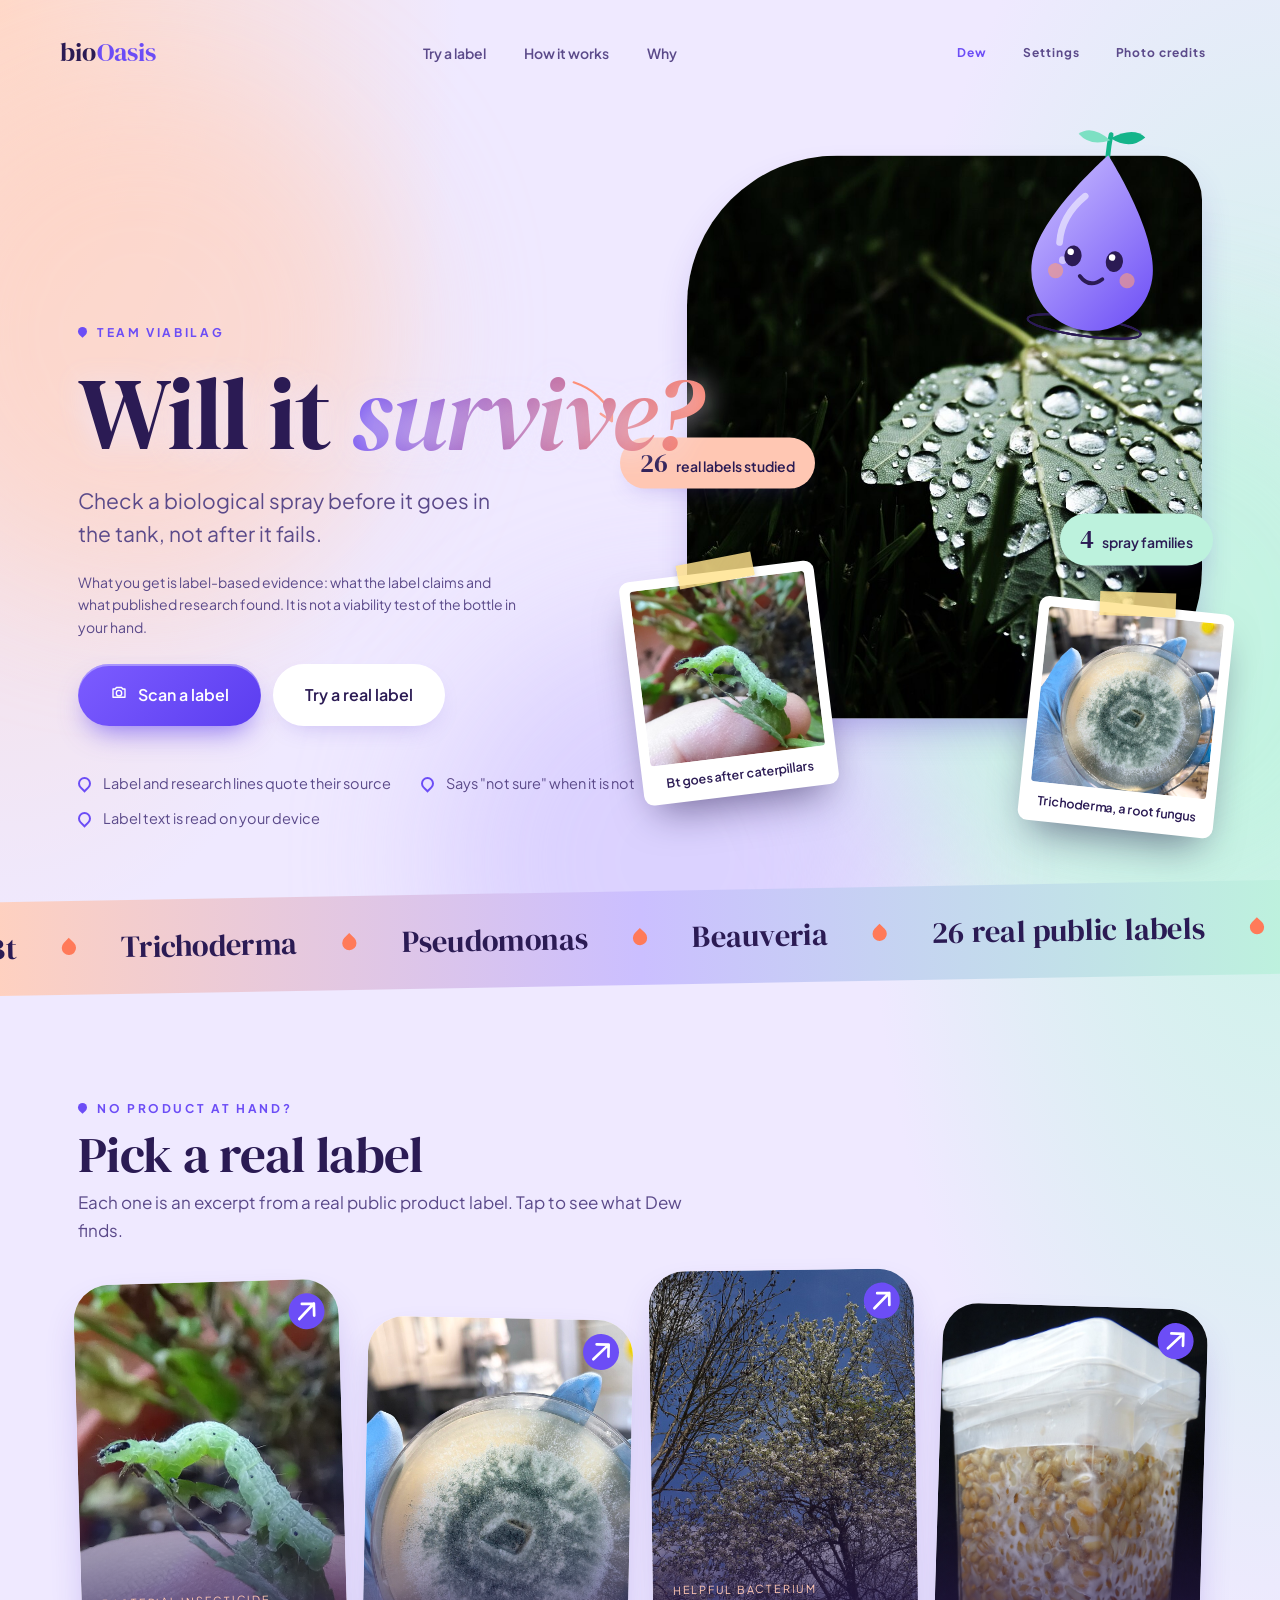
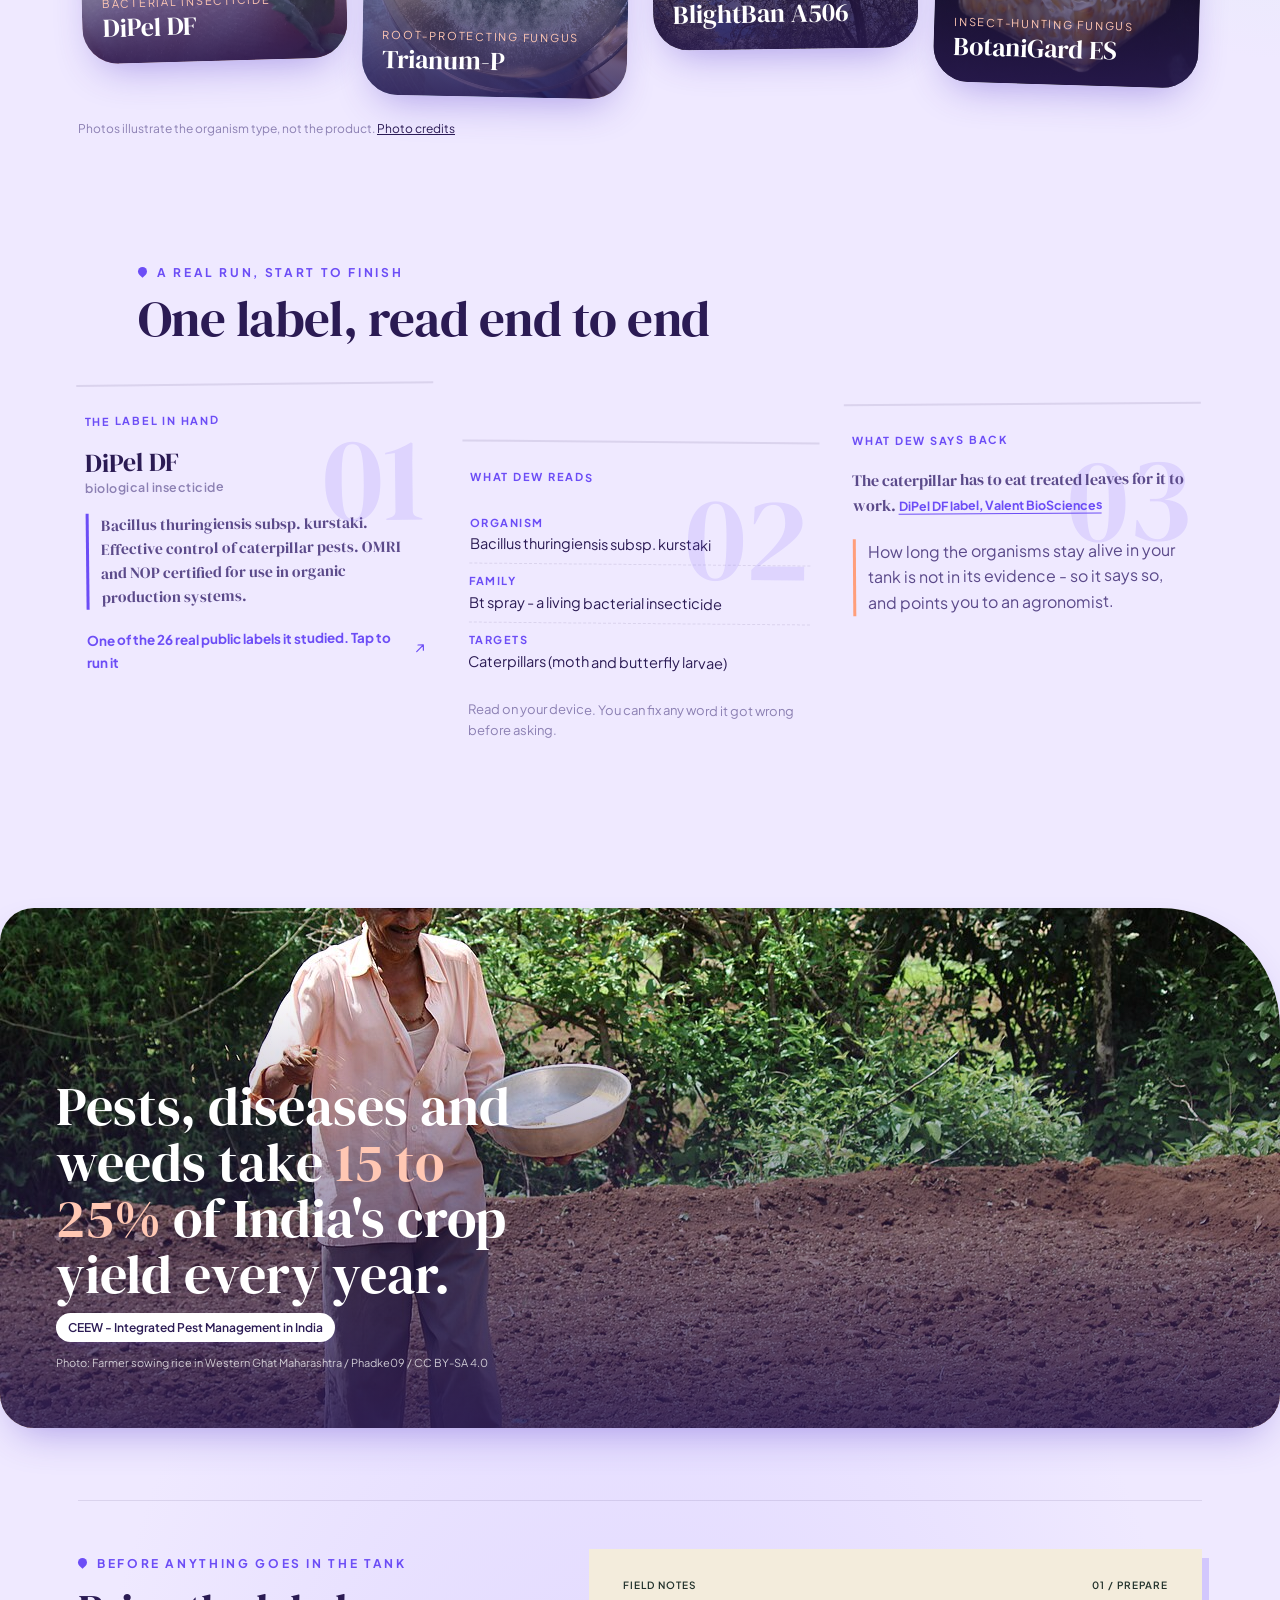
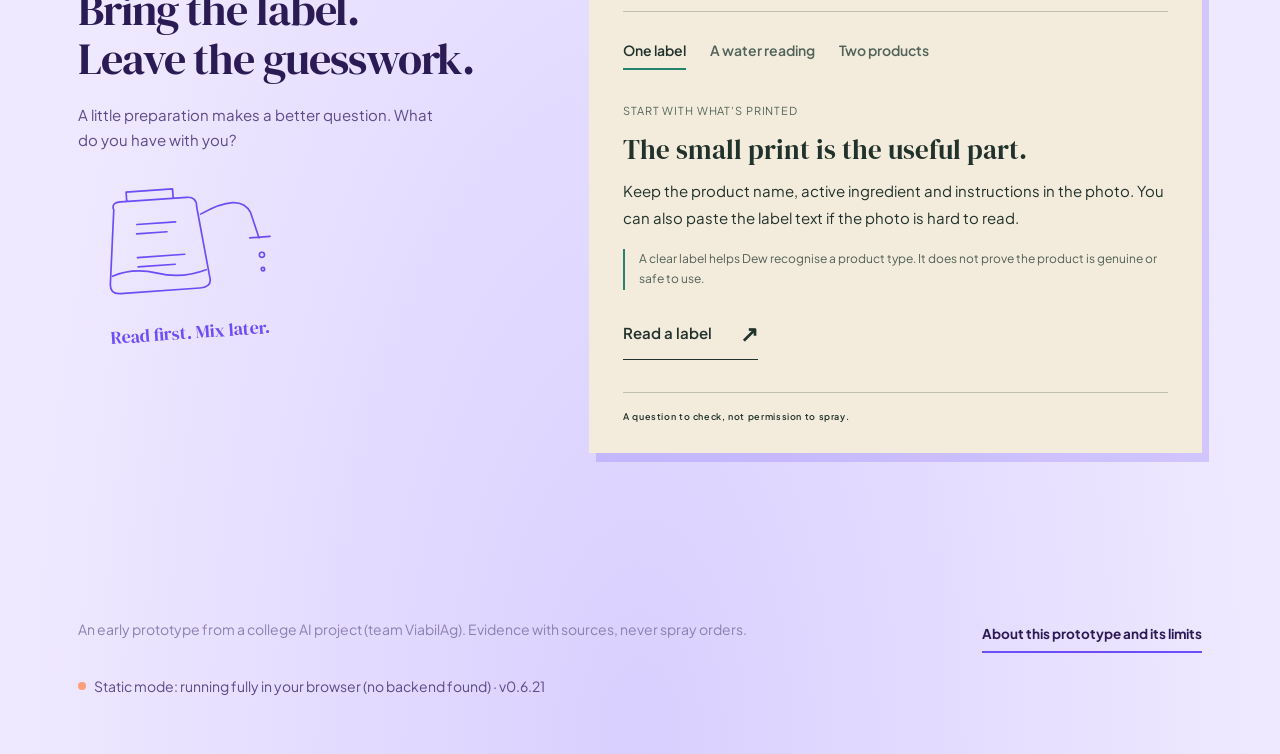
==== commit 8beae75d: "Dew voice mode (immersive one-on-one) + on-device ML Kit scan in the app - Mic tap opens a full-scre" ====
--- a/frontend/index.html
+++ b/frontend/index.html
@@ -270,6 +270,16 @@
       <input id="dew-input" type="text" autocomplete="off" placeholder="Type to Dew...">
       <button class="icobtn send" id="dew-send" aria-label="Send"></button>
     </div>
+    <div id="dew-voice" class="hidden">
+      <button class="dv-exit" id="dv-exit" aria-label="Back to chat"></button>
+      <div class="dv-stage" id="dv-stage" data-state="listen">
+        <div class="dv-rings" aria-hidden="true"><i></i><i></i><i></i></div>
+        <div class="dv-mascot" id="dv-mascot"></div>
+      </div>
+      <div class="dv-status" id="dv-status"></div>
+      <div class="dv-caption" id="dv-caption" aria-live="polite"></div>
+      <button class="dv-mic" id="dv-mic" aria-label="Talk to Dew"></button>
+    </div>
 </div></div>
 
 <script type="module" src="src/js/boot-icons.js"></script>
--- a/frontend/src/styles/components.css
+++ b/frontend/src/styles/components.css
@@ -116,9 +116,10 @@
 .banner{position:relative;margin:0 -22px;min-height:340px;display:flex;align-items:flex-end;overflow:hidden;isolation:isolate}
 .banner img{position:absolute;inset:0;width:100%;height:100%;object-fit:cover;z-index:-2;animation:kenburns 18s ease-in-out infinite alternate}
 .banner::after{content:"";position:absolute;inset:0;z-index:-1;background:linear-gradient(180deg,rgba(13,24,21,.5),rgba(13,24,21,.1) 28%,rgba(13,24,21,.72) 68%,var(--char))}
-.banner .in{padding:0 22px 26px;width:100%;display:flex;justify-content:space-between;align-items:flex-end;gap:12px}
+.banner .in{padding:0 22px 26px;width:100%;display:flex;justify-content:space-between;align-items:flex-end;gap:12px;container-type:inline-size}
+.banner .in>div:not(.ring){flex:1 1 auto;min-width:0}
 .banner .kind{font-size:12px;letter-spacing:.16em;text-transform:uppercase;color:var(--teal)}
-.banner h2{font-family:var(--font-serif);font-weight:500;font-size:clamp(34px,9vw,50px);line-height:1.05;letter-spacing:-.02em;margin:4px 0}
+.banner h2{font-family:var(--font-serif);font-weight:500;font-size:clamp(34px,9vw,50px);font-size:clamp(26px,calc((100cqw - 106px)/6.1),50px);line-height:1.05;letter-spacing:-.02em;margin:4px 0;overflow-wrap:break-word}
 .banner .org{font-style:italic;color:var(--cream-dim);font-family:var(--font-serif)}
 .ring{position:relative;flex:0 0 92px;width:92px;height:92px}
 .ring svg{width:100%;height:100%;transform:rotate(-90deg)}
@@ -356,11 +357,12 @@
 .dew-log{display:flex;flex-direction:column;gap:10px;flex:1;min-height:0;overflow-y:auto;padding:6px 2px 14px}
 .dew-log .msg{display:flex;gap:8px;align-items:flex-start;font-size:14.5px;line-height:1.5;animation:rise .35s var(--ease) both}
 .msg.dew span:last-child{background:var(--char-2);border:1px solid var(--line);border-radius:4px 16px 16px 16px;padding:10px 13px;color:var(--cream)}
-.msg.user{align-self:flex-end;background:var(--teal-deep);color:#f6fbf9;border-radius:16px 4px 16px 16px;padding:10px 13px;max-width:80%}
+.msg.user{align-self:flex-end;background:var(--teal-deep);color:#f6fbf9;border-radius:16px 4px 16px 16px;padding:10px 13px;max-width:80%;display:flex;flex-direction:column;gap:6px}
+.msg.user .dew-photo{display:block;max-width:min(220px,100%);max-height:220px;border-radius:12px;object-fit:cover}
 .msg .mdew{width:30px;flex:none}
 .dew .dew.mini,.mdew svg{width:30px}
 .dew-inputrow{display:flex;gap:8px;align-items:center;padding:10px 14px 16px;border-top:1px solid var(--line)}
-.dew-inputrow input{flex:1;background:var(--char-2);border:1.5px solid var(--line);border-radius:999px;padding:12px 16px;color:var(--cream);font-size:14.5px}
+.dew-inputrow input{flex:1;min-width:0;background:var(--char-2);border:1.5px solid var(--line);border-radius:999px;padding:12px 16px;color:var(--cream);font-size:14.5px}
 .dew-inputrow input:focus{outline:none;border-color:var(--teal)}
 .icobtn{width:42px;height:42px;border-radius:50%;background:var(--char-2);border:1.5px solid var(--line);color:var(--teal);display:grid;place-items:center;flex:none;transition:transform .2s var(--ease)}
 .icobtn:hover{transform:scale(1.08)}
@@ -450,3 +452,27 @@
 .class-case-buttons button:hover{border-color:var(--teal)}
 
 .demo-disclosure{border-left:3px solid var(--teal);padding:12px 18px;margin:16px 0 24px;background:var(--char-2);font-size:13px;line-height:1.6}.demo-disclosure p{color:var(--cream-dim);margin:6px 0 0}
+
+/* Dew voice mode: a full-screen one-on-one stage - only Dew, reacting. */
+#dew-voice{position:fixed;inset:0;z-index:60;display:flex;flex-direction:column;align-items:center;justify-content:center;gap:16px;background:radial-gradient(120% 100% at 50% 0%,#1d3f39 0%,#12262b 55%,#0d1a20 100%);padding:24px;padding-top:calc(24px + env(safe-area-inset-top));padding-bottom:calc(24px + env(safe-area-inset-bottom))}
+#dew-voice.hidden{display:none}
+.dv-exit{position:absolute;top:calc(14px + env(safe-area-inset-top));left:16px;width:44px;height:44px;border-radius:50%;border:1px solid rgba(243,236,220,.35);background:rgba(255,255,255,.06);color:#f3ecdc;display:flex;align-items:center;justify-content:center;cursor:pointer}
+.dv-exit svg{width:20px;height:20px}
+.dv-stage{position:relative;width:min(62vw,300px);display:flex;align-items:center;justify-content:center}
+.dv-mascot{width:100%;transition:transform .2s}
+.dv-mascot svg{width:100%;height:auto}
+.dv-rings{position:absolute;inset:-14%;pointer-events:none;display:none}
+.dv-rings i{position:absolute;inset:0;border:2px solid rgba(111,224,200,.55);border-radius:50%;animation:dvring 2.1s ease-out infinite}
+.dv-rings i:nth-child(2){animation-delay:.7s}
+.dv-rings i:nth-child(3){animation-delay:1.4s}
+.dv-stage[data-state="listen"] .dv-rings{display:block}
+.dv-stage[data-state="speak"] .dv-mascot{animation:dvtalk .5s ease-in-out infinite alternate}
+.dv-stage[data-state="think"] .dv-mascot{animation:dvthink 1.4s ease-in-out infinite}
+@keyframes dvring{0%{transform:scale(.82);opacity:.9}100%{transform:scale(1.25);opacity:0}}
+@keyframes dvtalk{from{transform:scale(1)}to{transform:scale(1.045)}}
+@keyframes dvthink{0%,100%{transform:translateY(0)}50%{transform:translateY(-8px)}}
+.dv-status{font-size:15px;color:#9fe4d6;font-weight:600;letter-spacing:.02em;min-height:22px;text-align:center}
+.dv-caption{max-width:min(88vw,560px);min-height:48px;font-size:16px;line-height:1.5;color:#f3ecdc;text-align:center;opacity:.92}
+.dv-mic{margin-top:4px;width:76px;height:76px;border-radius:50%;border:none;background:#3fc3aa;color:#0d1a20;display:flex;align-items:center;justify-content:center;box-shadow:0 6px 28px rgba(63,195,170,.35);cursor:pointer}
+.dv-mic svg{width:32px;height:32px}
+.dv-mic:active{transform:scale(.94)}
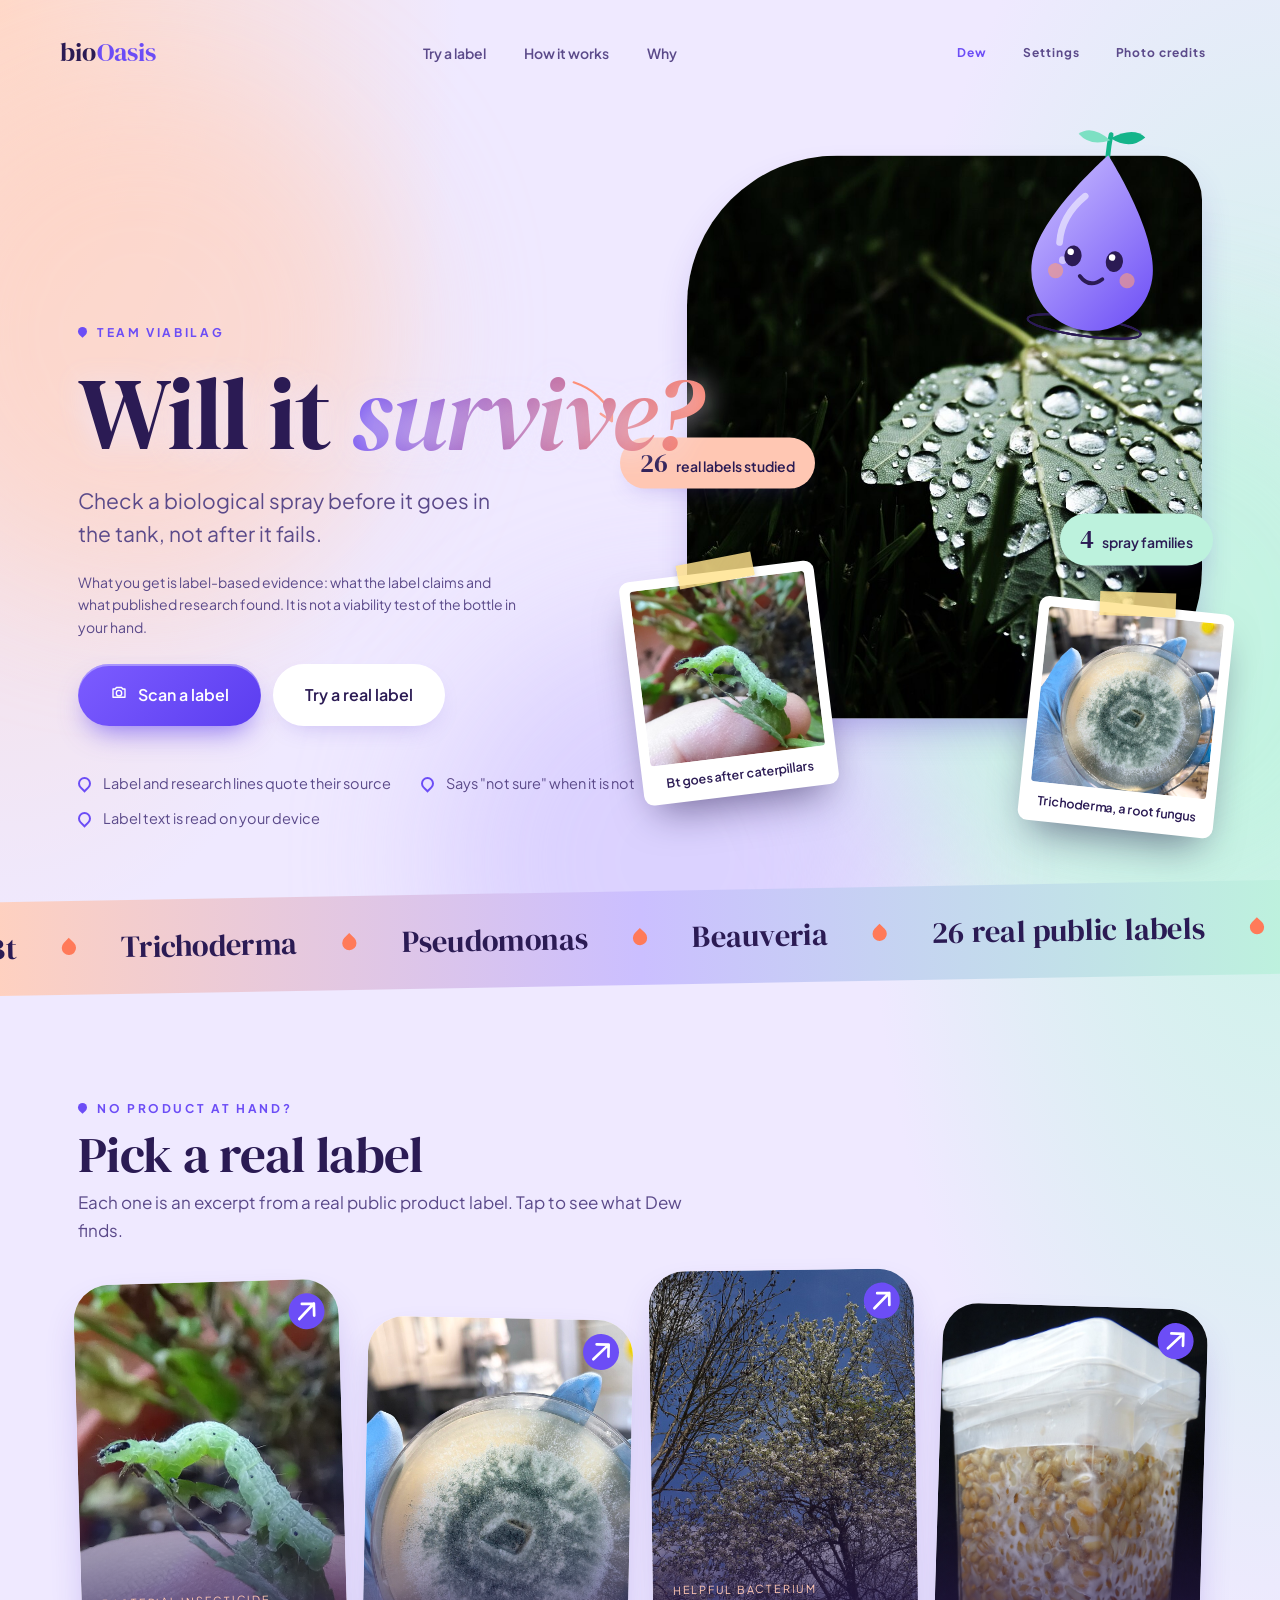
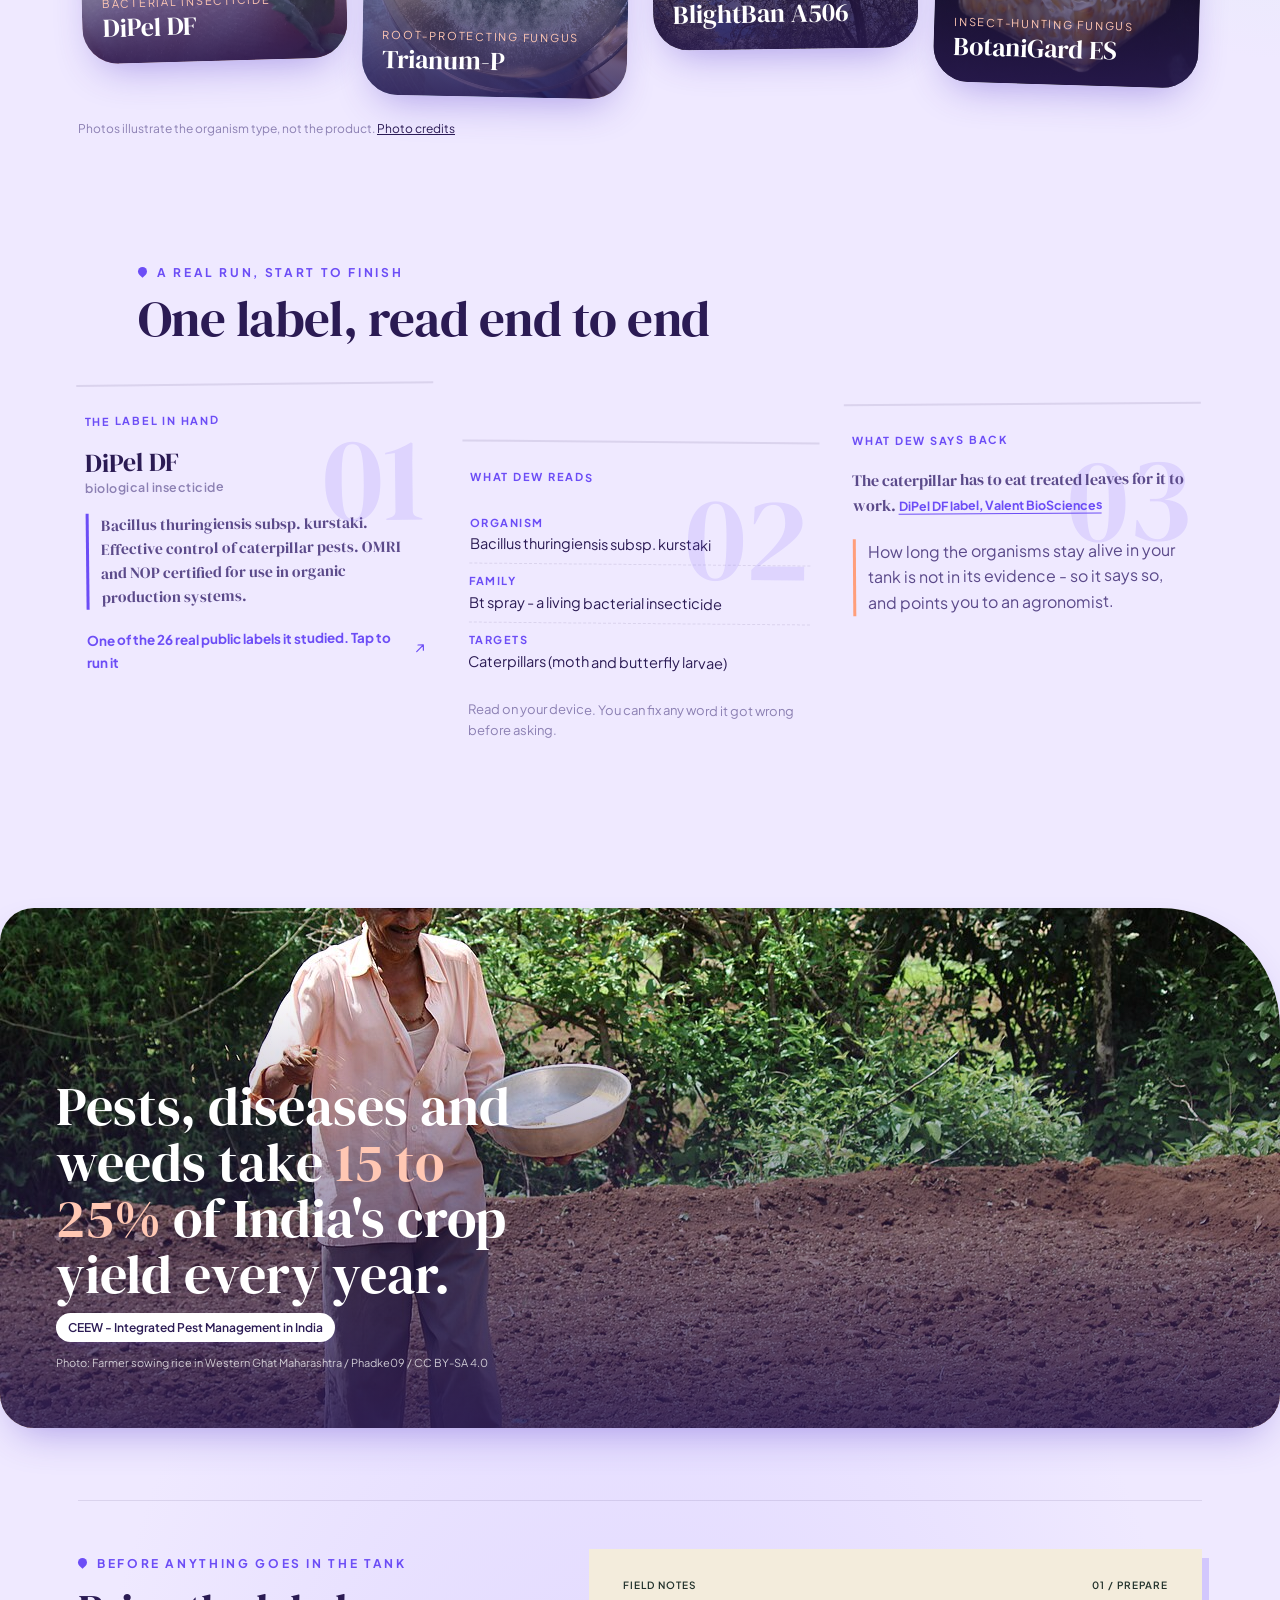
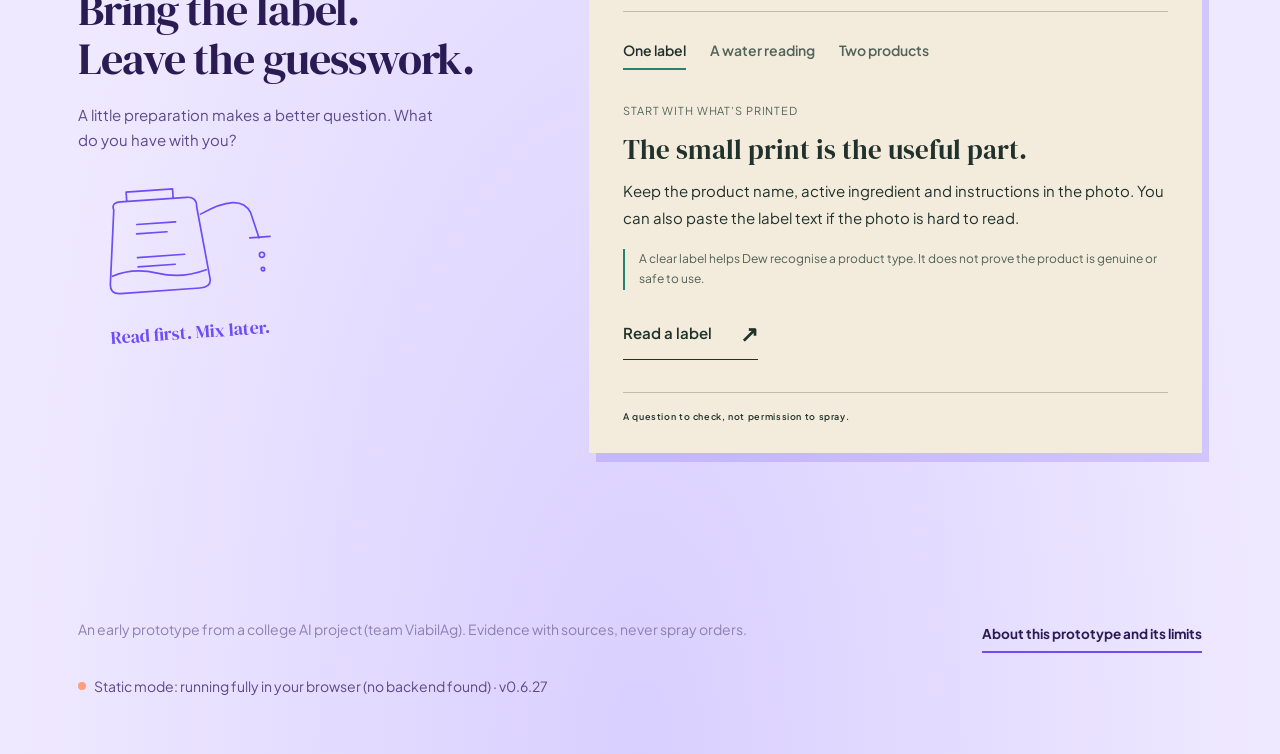
==== commit c803b42c: "i18n foundation: shared EN/HI/MR module + settings language picker New src/js/i18n.js owns platform " ====
--- a/frontend/index.html
+++ b/frontend/index.html
@@ -21,6 +21,7 @@
 <link rel="stylesheet" href="src/styles/components.css">
 <script src="src/js/theme.js"></script>
 <script src="src/js/pwa.js"></script>
+<script src="src/js/i18n.js"></script>
 </head>
 <body>
 <input type="file" id="file" accept="image/*" aria-hidden="true" style="position:fixed;left:-9999px;top:0;width:1px;height:1px;opacity:0.01">
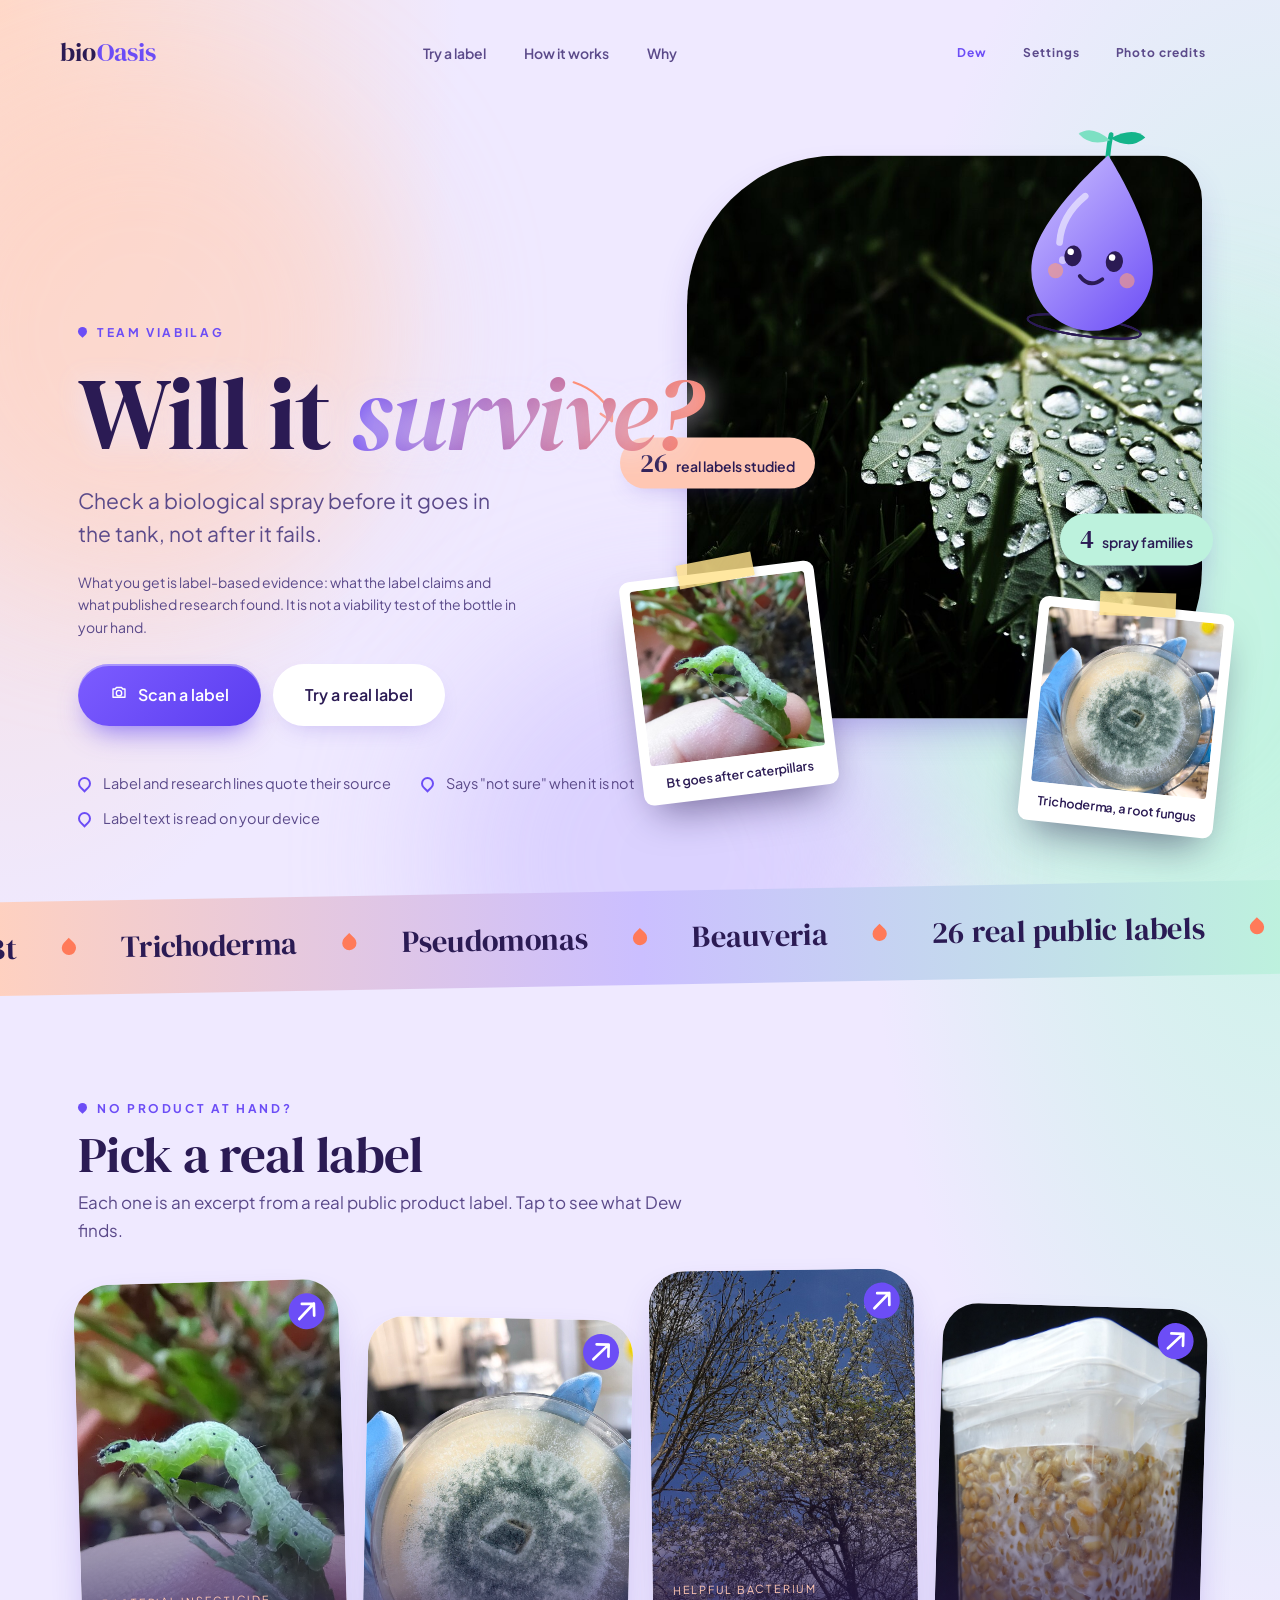
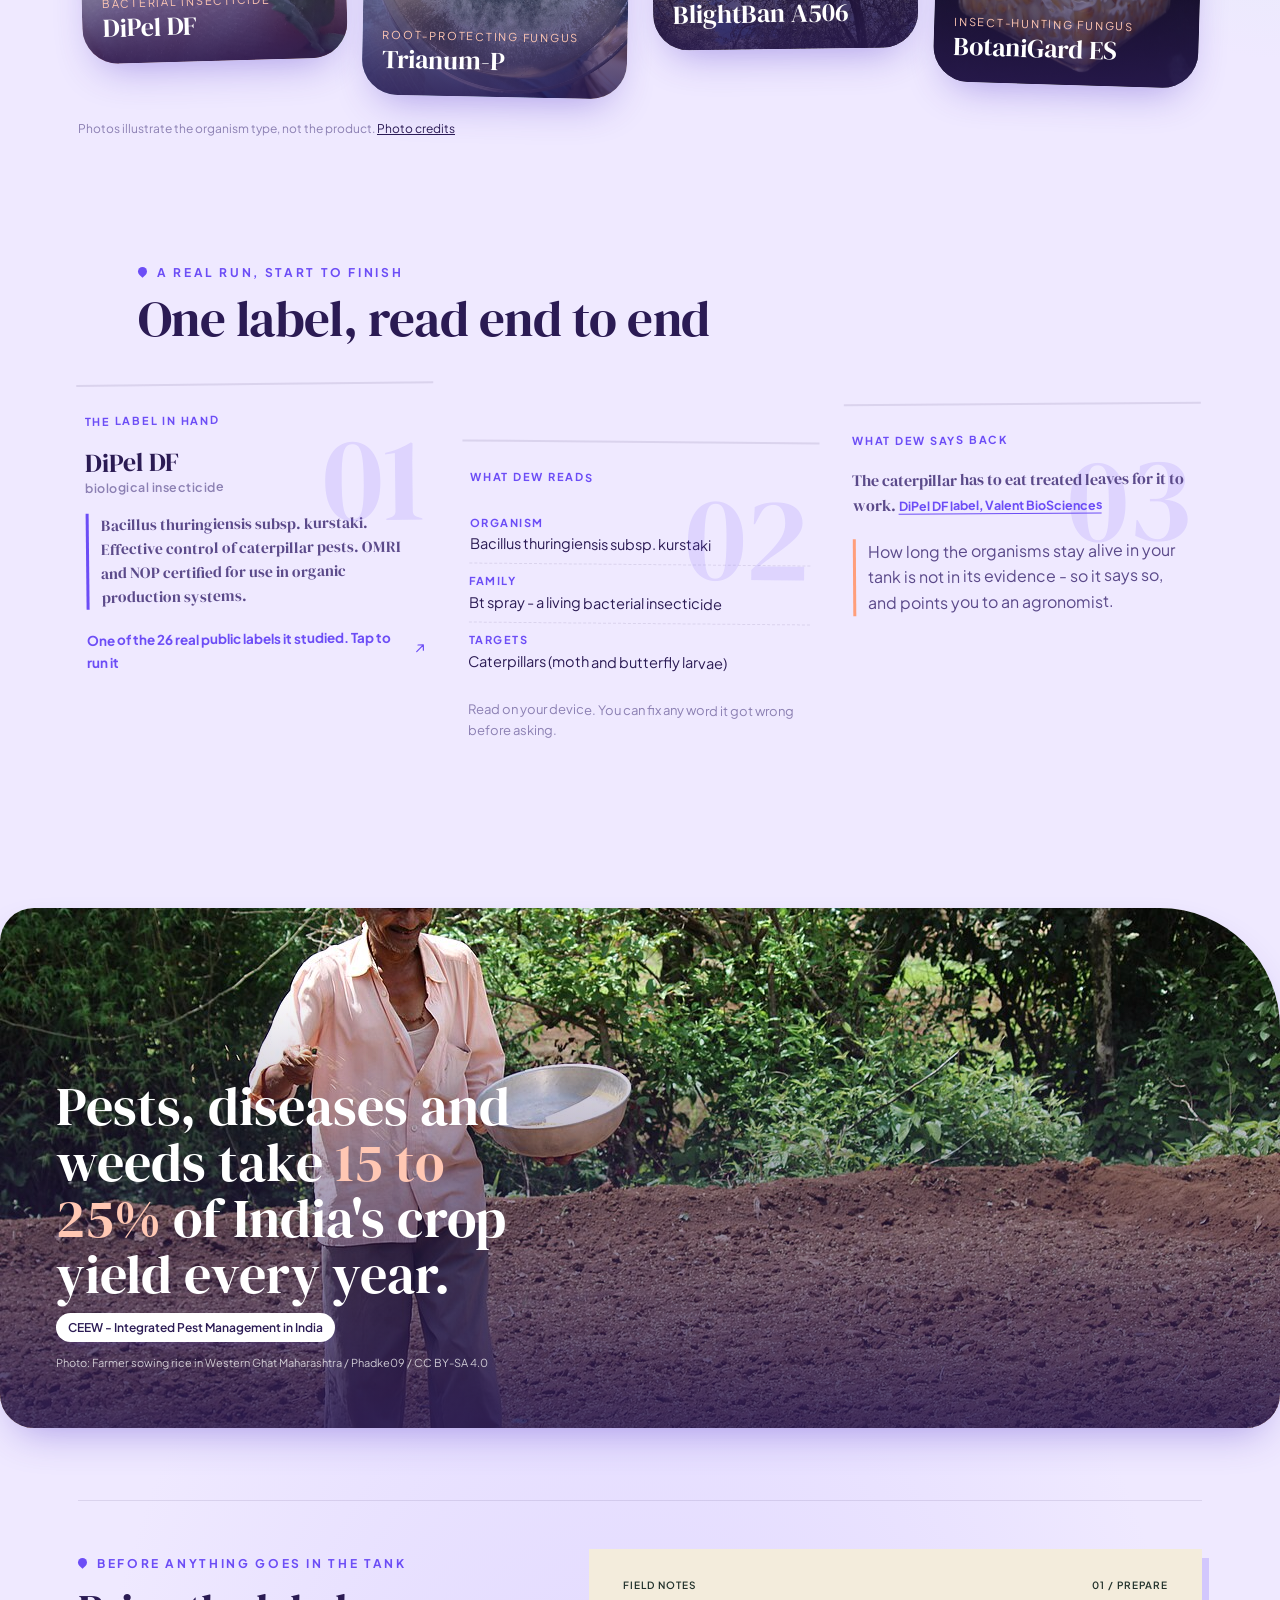
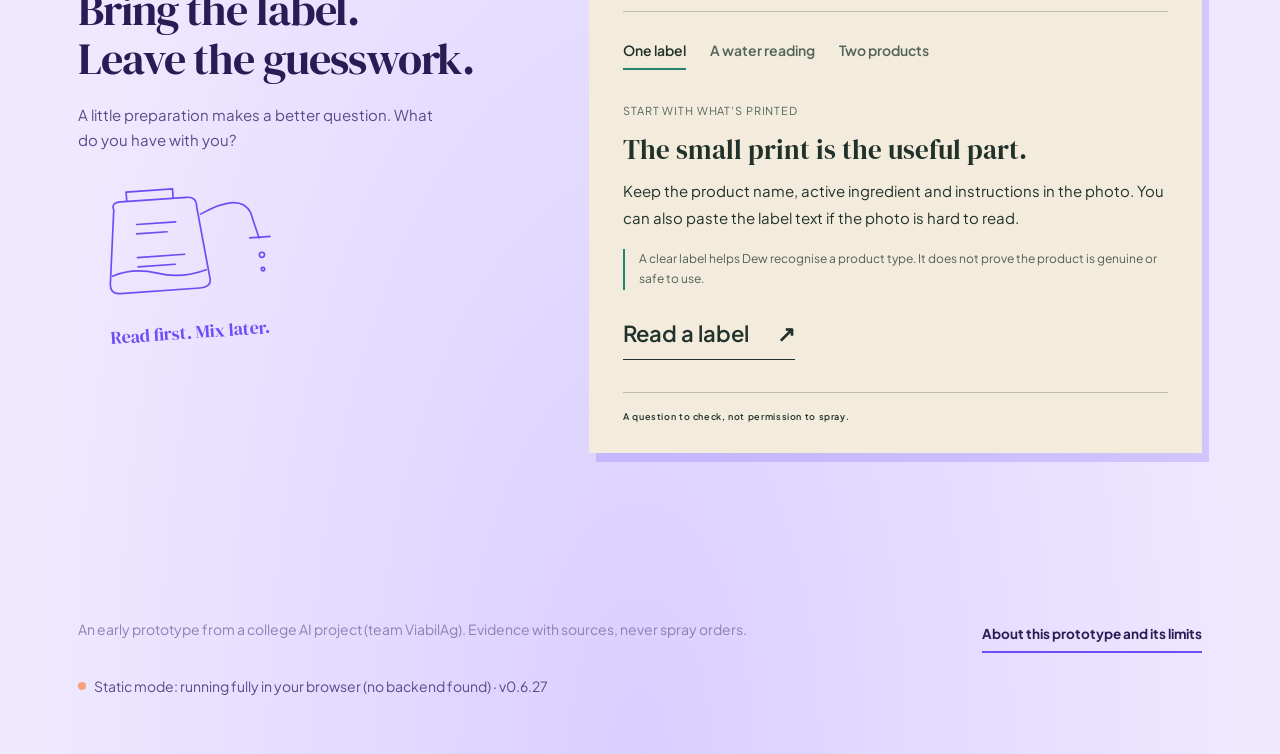
==== commit 220cba62: "Key all static page strings for EN/HI/MR (111 keys) Every visible string in index.html now carries d" ====
--- a/frontend/index.html
+++ b/frontend/index.html
@@ -32,79 +32,79 @@
   <!-- HOME -->
   <div id="v-home" class="view">
     <header class="hero">
-      <div class="hero-bg"><img src="assets/images/hero.jpg" alt="Water drops resting on a dark green leaf"></div>
-      <nav class="nav"><div class="wordmark">bio<em>Oasis</em></div><div class="navlinks d-only"><a href="#samples">Try a label</a><a href="#how-it-works">How it works</a><a href="#why-it-matters">Why</a></div><div class="navbtns"><button class="chip-btn dewbtn" id="open-dew">Dew</button><button class="chip-btn navwide" id="open-settings">Settings</button><button class="chip-btn navwide" id="open-credits">Photo credits</button><button class="chip-btn navmenu-btn" id="navmenu-btn" aria-expanded="false" aria-haspopup="true" aria-controls="navmenu">Menu</button></div>
+      <div class="hero-bg"><img src="assets/images/hero.jpg" alt="Water drops resting on a dark green leaf" data-i18n-alt="alt.hero"></div>
+      <nav class="nav"><div class="wordmark">bio<em>Oasis</em></div><div class="navlinks d-only"><a href="#samples" data-i18n="nav.try">Try a label</a><a href="#how-it-works" data-i18n="nav.how">How it works</a><a href="#why-it-matters" data-i18n="nav.why">Why</a></div><div class="navbtns"><button class="chip-btn dewbtn" id="open-dew">Dew</button><button class="chip-btn navwide" id="open-settings" data-i18n="nav.settings">Settings</button><button class="chip-btn navwide" id="open-credits" data-i18n="nav.credits">Photo credits</button><button class="chip-btn navmenu-btn" id="navmenu-btn" aria-expanded="false" aria-haspopup="true" aria-controls="navmenu" data-i18n="nav.menu">Menu</button></div>
       <div class="navmenu hidden" id="navmenu" role="menu" aria-label="Site menu">
-        <a href="#samples" role="menuitem">Try a label</a>
-        <a href="#how-it-works" role="menuitem">How it works</a>
-        <a href="#why-it-matters" role="menuitem">Why it matters</a>
-        <button role="menuitem" id="m-settings">Settings</button>
-        <button role="menuitem" id="m-credits">Photo credits</button>
+        <a href="#samples" role="menuitem" data-i18n="nav.try">Try a label</a>
+        <a href="#how-it-works" role="menuitem" data-i18n="nav.how">How it works</a>
+        <a href="#why-it-matters" role="menuitem" data-i18n="nav.whyLong">Why it matters</a>
+        <button role="menuitem" id="m-settings" data-i18n="nav.settings">Settings</button>
+        <button role="menuitem" id="m-credits" data-i18n="nav.credits">Photo credits</button>
       </div></nav>
       <div class="col hero-body">
         <div id="hero-dew" class="hero-dew"></div>
         <div class="eyebrow">Team ViabilAg</div>
-        <h1>Will it <em>survive?</em></h1>
-        <p class="lead">Check a biological spray before it goes in the tank, not after it fails.</p>
-        <p class="lead-sub">What you get is label-based evidence: what the label claims and what published research found. It is not a viability test of the bottle in your hand.</p>
+        <h1><span data-i18n="hero.titleA">Will it </span><em data-i18n="hero.titleB">survive?</em></h1>
+        <p class="lead" data-i18n="hero.lead">Check a biological spray before it goes in the tank, not after it fails.</p>
+        <p class="lead-sub" data-i18n="hero.leadSub">What you get is label-based evidence: what the label claims and what published research found. It is not a viability test of the bottle in your hand.</p>
         <div class="cta-row">
-          <button class="btn primary" id="go-photo"><span id="ico-cam"></span> Scan a label</button>
-          <a class="btn ghost" href="#samples">Try a real label</a>
+          <button class="btn primary" id="go-photo"><span id="ico-cam"></span> <span data-i18n="hero.scan">Scan a label</span></button>
+          <a class="btn ghost" href="#samples" data-i18n="hero.tryReal">Try a real label</a>
         </div>
         <ul class="d-only d-trust">
-          <li><i></i>Label and research lines quote their source</li>
-          <li><i></i>Says "not sure" when it is not</li>
-          <li><i></i>Label text is read on your device</li>
+          <li><i></i><span data-i18n="trust.1">Label and research lines quote their source</span></li>
+          <li><i></i><span data-i18n="trust.2">Says "not sure" when it is not</span></li>
+          <li><i></i><span data-i18n="trust.3">Label text is read on your device</span></li>
         </ul>
       </div>
       <div class="d-only d-collage" aria-hidden="true">
         <figure class="dc-main"><img src="assets/images/hero.jpg" alt=""></figure>
-        <figure class="dc-pol dc-p1"><span class="tape"></span><img src="assets/images/bt.jpg" alt=""><figcaption>Bt goes after caterpillars</figcaption></figure>
-        <figure class="dc-pol dc-p2"><span class="tape"></span><img src="assets/images/trichoderma.jpg" alt=""><figcaption>Trichoderma, a root fungus</figcaption></figure>
-        <div class="dc-chip dc-c1"><b>26</b> real labels studied</div>
-        <div class="dc-chip dc-c2"><b>4</b> spray families</div>
+        <figure class="dc-pol dc-p1"><span class="tape"></span><img src="assets/images/bt.jpg" alt=""><figcaption data-i18n="fig.bt">Bt goes after caterpillars</figcaption></figure>
+        <figure class="dc-pol dc-p2"><span class="tape"></span><img src="assets/images/trichoderma.jpg" alt=""><figcaption data-i18n="fig.trich">Trichoderma, a root fungus</figcaption></figure>
+        <div class="dc-chip dc-c1"><b>26</b> <span data-i18n="chip.labels">real labels studied</span></div>
+        <div class="dc-chip dc-c2"><b>4</b> <span data-i18n="chip.families">spray families</span></div>
         <svg class="dc-doodle" viewBox="0 0 120 60" fill="none"><path d="M6 8c26 2 52 14 62 38m0 0l-4-17m4 17l-17-6" stroke="currentColor" stroke-width="3" stroke-linecap="round" stroke-linejoin="round"/></svg>
       </div>
     </header>
-    <div class="d-only d-marquee" aria-hidden="true"><div class="track"><span>Bt</span><span>Trichoderma</span><span>Pseudomonas</span><span>Beauveria</span><span>26 real public labels</span><span>evidence with its source</span><span>never a survival number</span><span>Bt</span><span>Trichoderma</span><span>Pseudomonas</span><span>Beauveria</span><span>26 real public labels</span><span>evidence with its source</span><span>never a survival number</span></div></div>
+    <div class="d-only d-marquee" aria-hidden="true"><div class="track"><span>Bt</span><span>Trichoderma</span><span>Pseudomonas</span><span>Beauveria</span><span data-i18n="mq.labels">26 real public labels</span><span data-i18n="mq.src">evidence with its source</span><span data-i18n="mq.nonum">never a survival number</span><span>Bt</span><span>Trichoderma</span><span>Pseudomonas</span><span>Beauveria</span><span data-i18n="mq.labels">26 real public labels</span><span data-i18n="mq.src">evidence with its source</span><span data-i18n="mq.nonum">never a survival number</span></div></div>
 
     <div class="col">
       <section class="pad" id="samples">
-        <div class="eyebrow">No product at hand?</div>
-        <h2 class="block-title">Pick a real label</h2>
-        <p class="block-sub">Each one is an excerpt from a real public product label. Tap to see what Dew finds.</p>
+        <div class="eyebrow" data-i18n="samples.eyebrow">No product at hand?</div>
+        <h2 class="block-title" data-i18n="samples.title">Pick a real label</h2>
+        <p class="block-sub" data-i18n="samples.sub">Each one is an excerpt from a real public product label. Tap to see what Dew finds.</p>
         <div class="carousel" id="carousel"></div>
-        <p class="credit-note">Photos illustrate the organism type, not the product. <button id="open-credits2">Photo credits</button></p>
+        <p class="credit-note"><span data-i18n="samples.credit">Photos illustrate the organism type, not the product.</span> <button id="open-credits2" data-i18n="nav.credits">Photo credits</button></p>
       </section>
 
       <section class="pad" id="how-it-works">
-        <div class="eyebrow">A real run, start to finish</div>
-        <h2 class="block-title">One label, read end to end</h2>
+        <div class="eyebrow" data-i18n="how.eyebrow">A real run, start to finish</div>
+        <h2 class="block-title" data-i18n="how.title">One label, read end to end</h2>
         <div class="how" id="how"></div>
       </section>
 
       <section class="why reveal" id="why-it-matters">
-        <img id="why-img" alt="A farmer sowing seed on a ploughed field in Maharashtra" loading="lazy">
+        <img id="why-img" alt="A farmer sowing seed on a ploughed field in Maharashtra" loading="lazy" data-i18n-alt="alt.why">
         <div class="t">
-          <div class="big">Pests, diseases and weeds take <em>15 to 25%</em> of India's crop yield every year.</div>
+          <div class="big"><span data-i18n="why.bigA">Pests, diseases and weeds take </span><em data-i18n="why.bigB">15 to 25%</em><span data-i18n="why.bigC"> of India's crop yield every year.</span></div>
           <a class="src-pill" href="https://www.ceew.in/publications/sustainable-agriculture-india/integrated-pest-management" target="_blank" rel="noopener">CEEW - Integrated Pest Management in India</a>
           <div class="pcred" id="why-cred"></div>
         </div>
       </section>
 
       <section class="fielddesk" aria-labelledby="desk-title">
-        <div class="desk-intro"><div class="eyebrow">Before anything goes in the tank</div><h2 id="desk-title">Bring the label.<br>Leave the guesswork.</h2><p>A little preparation makes a better question. What do you have with you?</p><div class="desk-doodle" aria-hidden="true"><svg viewBox="0 0 260 150"><path d="M45 33 Q42 24 54 24 H132 Q144 24 143 36 L153 123 Q153 132 140 132 H46 Q33 132 35 119 Z M61 24 V13 H116 V24 M147 45 Q195 22 206 47 L214 78 M203 77 L227 77 M71 52 H117 M70 63 H106 M69 91 H125 M69 102 H113"/><path class="desk-water" d="M38 111 Q63 102 91 111 T149 111"/><circle cx="216" cy="98" r="3"/><circle cx="216" cy="115" r="2"/></svg><span>Read first. Mix later.</span></div></div>
+        <div class="desk-intro"><div class="eyebrow" data-i18n="desk.eyebrow">Before anything goes in the tank</div><h2 id="desk-title"><span data-i18n="desk.titleA">Bring the label.</span><br><span data-i18n="desk.titleB">Leave the guesswork.</span></h2><p data-i18n="desk.sub">A little preparation makes a better question. What do you have with you?</p><div class="desk-doodle" aria-hidden="true"><svg viewBox="0 0 260 150"><path d="M45 33 Q42 24 54 24 H132 Q144 24 143 36 L153 123 Q153 132 140 132 H46 Q33 132 35 119 Z M61 24 V13 H116 V24 M147 45 Q195 22 206 47 L214 78 M203 77 L227 77 M71 52 H117 M70 63 H106 M69 91 H125 M69 102 H113"/><path class="desk-water" d="M38 111 Q63 102 91 111 T149 111"/><circle cx="216" cy="98" r="3"/><circle cx="216" cy="115" r="2"/></svg><span data-i18n="desk.doodle">Read first. Mix later.</span></div></div>
         <div class="desk-page">
-          <div class="desk-page-top"><span>FIELD NOTES</span><span>01 / PREPARE</span></div>
-          <div class="desk-tabs" role="tablist" aria-label="What you have ready"><button role="tab" id="desk-tab-label" aria-selected="true" aria-controls="desk-panel" data-desk="label">One label</button><button role="tab" id="desk-tab-water" aria-selected="false" aria-controls="desk-panel" data-desk="water" tabindex="-1">A water reading</button><button role="tab" id="desk-tab-pair" aria-selected="false" aria-controls="desk-panel" data-desk="pair" tabindex="-1">Two products</button></div>
-          <div id="desk-panel" role="tabpanel" aria-labelledby="desk-tab-label" tabindex="0"><span class="desk-note-label" id="desk-note-label">Start with what's printed</span><h3 id="desk-note-title">The small print is the useful part.</h3><p id="desk-note-text">Keep the product name, active ingredient and instructions in the photo. You can also paste the label text if the photo is hard to read.</p><div class="desk-reminder" id="desk-reminder">A clear label helps Dew recognise a product type. It does not prove the product is genuine or safe to use.</div><button class="desk-action" id="desk-action">Read a label <span aria-hidden="true">↗</span></button></div>
-          <div class="desk-page-bottom">A question to check, not permission to spray.</div>
+          <div class="desk-page-top"><span data-i18n="desk.fieldnotes">FIELD NOTES</span><span data-i18n="desk.prepare">01 / PREPARE</span></div>
+          <div class="desk-tabs" role="tablist" aria-label="What you have ready"><button role="tab" id="desk-tab-label" aria-selected="true" aria-controls="desk-panel" data-desk="label" data-i18n="desk.tab.label">One label</button><button role="tab" id="desk-tab-water" aria-selected="false" aria-controls="desk-panel" data-desk="water" tabindex="-1" data-i18n="desk.tab.water">A water reading</button><button role="tab" id="desk-tab-pair" aria-selected="false" aria-controls="desk-panel" data-desk="pair" tabindex="-1" data-i18n="desk.tab.pair">Two products</button></div>
+          <div id="desk-panel" role="tabpanel" aria-labelledby="desk-tab-label" tabindex="0"><span class="desk-note-label" id="desk-note-label" data-i18n="desk.noteLabel">Start with what's printed</span><h3 id="desk-note-title" data-i18n="desk.noteTitle">The small print is the useful part.</h3><p id="desk-note-text" data-i18n="desk.noteText">Keep the product name, active ingredient and instructions in the photo. You can also paste the label text if the photo is hard to read.</p><div class="desk-reminder" id="desk-reminder" data-i18n="desk.reminder">A clear label helps Dew recognise a product type. It does not prove the product is genuine or safe to use.</div><button class="desk-action" id="desk-action"><span data-i18n="desk.action">Read a label</span> <span aria-hidden="true">↗</span></button></div>
+          <div class="desk-page-bottom" data-i18n="desk.bottom">A question to check, not permission to spray.</div>
         </div>
       </section>
 
       <footer class="site">
-        An early prototype from a college AI project (team ViabilAg). Evidence with sources, never spray orders.
-        <button class="linkbtn" id="open-about" style="display:block">About this prototype and its limits</button>
+        <span data-i18n="footer.text">An early prototype from a college AI project (team ViabilAg). Evidence with sources, never spray orders.</span>
+        <button class="linkbtn" id="open-about" style="display:block" data-i18n="footer.about">About this prototype and its limits</button>
         <div class="mode" id="mode"><i></i>Checking connection...</div>
       </footer>
     </div>
@@ -112,136 +112,136 @@
 
   <!-- READ -->
   <div id="v-read" class="view hidden"><div class="col">
-    <div class="topbar"><button class="back" id="back-read"><span id="ico-back1" style="width:18px"></span> Back</button>
+    <div class="topbar"><button class="back" id="back-read"><span id="ico-back1" style="width:18px"></span> <span data-i18n="back">Back</span></button>
       <div class="progress-dots"><i></i><i></i><i></i></div></div>
     <section style="margin-top:14px">
-      <div class="eyebrow">Step 2</div>
-      <h2 class="block-title">What the label says</h2>
-      <p class="block-sub">Fix anything that was misread, then let Dew identify the product.</p>
-      <div class="scanbox hidden" id="scanbox"><img id="preview" alt="Your label photo"><div class="scanline hidden" id="scanline"></div></div>
-      <div class="reading-note hidden" id="reading"><div id="reading-dew"></div><div><div id="ocrnote">Dew is reading the label...</div><div class="bar"><i id="ocrbar"></i></div></div></div>
-      <aside class="d-only d-readside"><div class="rd-dew" id="rd-dew"></div><h4>Getting a good read</h4><ol><li>Fix any word that looks wrong. Dew can misread small print.</li><li>The more of the label you include, the better Dew can tell the product type.</li><li>Not sure it is right? Dew will say so instead of guessing.</li></ol></aside>
-      <textarea id="ocrtext" spellcheck="false" placeholder="The label text shows up here. You can also type or paste it."></textarea>
+      <div class="eyebrow" data-i18n="read.step">Step 2</div>
+      <h2 class="block-title" data-i18n="read.title">What the label says</h2>
+      <p class="block-sub" data-i18n="read.sub">Fix anything that was misread, then let Dew identify the product.</p>
+      <div class="scanbox hidden" id="scanbox"><img id="preview" alt="Your label photo" data-i18n-alt="alt.preview"><div class="scanline hidden" id="scanline"></div></div>
+      <div class="reading-note hidden" id="reading"><div id="reading-dew"></div><div><div id="ocrnote" data-i18n="read.ocr">Dew is reading the label...</div><div class="bar"><i id="ocrbar"></i></div></div></div>
+      <aside class="d-only d-readside"><div class="rd-dew" id="rd-dew"></div><h4 data-i18n="readside.h">Getting a good read</h4><ol><li data-i18n="readside.1">Fix any word that looks wrong. Dew can misread small print.</li><li data-i18n="readside.2">The more of the label you include, the better Dew can tell the product type.</li><li data-i18n="readside.3">Not sure it is right? Dew will say so instead of guessing.</li></ol></aside>
+      <textarea id="ocrtext" spellcheck="false" data-i18n-ph="read.ph" placeholder="The label text shows up here. You can also type or paste it."></textarea>
       <div class="hint" id="hint"></div>
       <div class="cta-row" style="margin-top:18px">
-        <button class="btn primary" id="identify">Identify this product</button>
-        <button class="btn ghost" id="go-photo2"><span id="ico-cam2"></span> Use a photo</button>
+        <button class="btn primary" id="identify" data-i18n="identify">Identify this product</button>
+        <button class="btn ghost" id="go-photo2"><span id="ico-cam2"></span> <span data-i18n="usePhoto">Use a photo</span></button>
       </div>
     </section>
   </div></div>
 
   <!-- RESULT -->
   <div id="v-result" class="view hidden"><div class="col">
-    <div class="topbar"><button class="back" id="back-result"><span id="ico-back2" style="width:18px"></span> Home</button>
+    <div class="topbar"><button class="back" id="back-result"><span id="ico-back2" style="width:18px"></span> <span data-i18n="home">Home</span></button>
       <div class="progress-dots"><i></i><i></i><i></i></div></div>
     <div class="rsum">
     <div class="banner">
       <img id="r-img" alt="">
       <div class="in">
         <div><div class="kind" id="r-kind"></div><h2 id="r-name"></h2><div class="org" id="r-org"></div></div>
-        <div class="ring"><svg viewBox="0 0 100 100"><circle class="tr" cx="50" cy="50" r="42"/><circle class="fg" id="r-ring" cx="50" cy="50" r="42"/></svg><b id="r-pct"></b><small>Dew's guess</small></div>
+        <div class="ring"><svg viewBox="0 0 100 100"><circle class="tr" cx="50" cy="50" r="42"/><circle class="fg" id="r-ring" cx="50" cy="50" r="42"/></svg><b id="r-pct"></b><small data-i18n="result.dewGuess">Dew's guess</small></div>
       </div>
     </div>
     <div class="pcred" style="position:static;text-align:left;max-width:none;margin-top:8px;font-size:11px;color:var(--cream-faint)" id="r-pcred"></div>
     <div class="quick reveal">
-      <div class="lbl"><span id="ic0" style="display:contents"></span>Good to know</div>
+      <div class="lbl"><span id="ic0" style="display:contents"></span><span data-i18n="result.good">Good to know</span></div>
       <p id="q-text"></p><div id="q-src"></div>
       <div class="chips" id="q-chips"></div>
-      <button class="linkbtn" id="open-guess">How sure is Dew? <span id="ic6" style="display:contents"></span></button>
+      <button class="linkbtn" id="open-guess"><span data-i18n="result.howSure">How sure is Dew?</span> <span id="ic6" style="display:contents"></span></button>
     </div>
 
     </div>
     <div class="rdetail">
     <div class="tabs" role="tablist" aria-label="More about this product" id="tabs">
-      <button class="tab" role="tab" aria-selected="true" data-tab="labels"><span data-ic="book"></span>On the label <span class="n" id="n-labels"></span></button>
-      <button class="tab" role="tab" aria-selected="false" data-tab="research"><span data-ic="flask"></span>Research <span class="n" id="n-research"></span></button>
-      <button class="tab" role="tab" aria-selected="false" data-tab="field"><span data-ic="drop"></span>Your field</button>
-      <button class="tab" role="tab" aria-selected="false" data-tab="why"><span data-ic="leaf"></span>Why it matters</button>
-    </div>
-
-    <div class="panel" role="tabpanel" id="p-labels"><p class="intro">What real labels of this kind tell you.</p><div class="flow" id="r-labels"></div></div>
-    <div class="panel hidden" role="tabpanel" id="p-research"><p class="intro">What published research says about keeping these living organisms alive.</p><div class="flow" id="r-research"></div></div>
+      <button class="tab" role="tab" aria-selected="true" data-tab="labels"><span data-ic="book"></span><span data-i18n="tab.labels">On the label </span><span class="n" id="n-labels"></span></button>
+      <button class="tab" role="tab" aria-selected="false" data-tab="research"><span data-ic="flask"></span><span data-i18n="tab.research">Research </span><span class="n" id="n-research"></span></button>
+      <button class="tab" role="tab" aria-selected="false" data-tab="field"><span data-ic="drop"></span><span data-i18n="tab.field">Your field</span></button>
+      <button class="tab" role="tab" aria-selected="false" data-tab="why"><span data-ic="leaf"></span><span data-i18n="tab.why">Why it matters</span></button>
+    </div>
+
+    <div class="panel" role="tabpanel" id="p-labels"><p class="intro" data-i18n="p.labels.intro">What real labels of this kind tell you.</p><div class="flow" id="r-labels"></div></div>
+    <div class="panel hidden" role="tabpanel" id="p-research"><p class="intro" data-i18n="p.research.intro">What published research says about keeping these living organisms alive.</p><div class="flow" id="r-research"></div></div>
     <div class="panel hidden" role="tabpanel" id="p-field">
-      <p class="intro">Two quick checks for your own tank. Both are optional.</p>
-      <div class="cond"><h4>Spray water pH</h4>
-        <div class="phrow"><input type="number" id="ph" min="0" max="14" step="0.1" placeholder="7.8" inputmode="decimal" aria-label="Spray water pH"><span>from a pH strip or meter</span></div>
+      <p class="intro" data-i18n="p.field.intro">Two quick checks for your own tank. Both are optional.</p>
+      <div class="cond"><h4 data-i18n="field.ph">Spray water pH</h4>
+        <div class="phrow"><input type="number" id="ph" min="0" max="14" step="0.1" placeholder="7.8" inputmode="decimal" aria-label="Spray water pH"><span data-i18n="field.phHint">from a pH strip or meter</span></div>
         <div class="msg" id="phmsg"></div></div>
-      <div class="cond"><h4>Weather where you spray</h4>
-        <button class="btn ghost" id="wxbtn" style="padding:11px 20px"><span id="ic4" style="display:contents"></span> Use my location</button>
+      <div class="cond"><h4 data-i18n="field.wx">Weather where you spray</h4>
+        <button class="btn ghost" id="wxbtn" style="padding:11px 20px"><span id="ic4" style="display:contents"></span> <span data-i18n="wxbtn">Use my location</span></button>
         <div class="msg" id="wxmsg"></div></div>
     </div>
-    <div class="panel hidden" role="tabpanel" id="p-why"><p class="intro">The bigger picture behind the check.</p><div class="flow" id="r-common"></div></div>
+    <div class="panel hidden" role="tabpanel" id="p-why"><p class="intro" data-i18n="p.why.intro">The bigger picture behind the check.</p><div class="flow" id="r-common"></div></div>
 
     <p class="conf-note" id="r-disclaimer" style="margin-top:34px"></p>
     <div class="mix-cta reveal">
       <div id="r-dew" class="mix-dew"></div>
       <div class="mix-cta-t">
-        <b>Planning to use it with another product?</b>
-        <span>Scan both labels. Dew checks whether any real evidence warns about the mix - or says when it does not know.</span>
-      </div>
-      <button class="btn primary" id="mix-go"><span id="ico-swap" style="width:18px"></span> Check the mix</button>
-    </div>
-    <div style="display:flex;align-items:center;gap:6px;margin-top:20px"><button class="btn ghost" id="again">Check another label</button></div>
+        <b data-i18n="mix.title">Planning to use it with another product?</b>
+        <span data-i18n="mix.sub">Scan both labels. Dew checks whether any real evidence warns about the mix - or says when it does not know.</span>
+      </div>
+      <button class="btn primary" id="mix-go"><span id="ico-swap" style="width:18px"></span> <span data-i18n="mixgo">Check the mix</span></button>
+    </div>
+    <div style="display:flex;align-items:center;gap:6px;margin-top:20px"><button class="btn ghost" id="again" data-i18n="again">Check another label</button></div>
     </div>
   </div></div>
 
   <!-- STOP -->
   <div id="v-stop" class="view hidden"><div class="col">
-    <div class="topbar"><button class="back" id="back-stop"><span id="ico-back3" style="width:18px"></span> Back</button>
+    <div class="topbar"><button class="back" id="back-stop"><span id="ico-back3" style="width:18px"></span> <span data-i18n="back">Back</span></button>
       <div class="progress-dots"><i></i><i></i><i></i></div></div>
     <div class="stop">
       <div class="stop-art" id="stop-dew"></div>
-      <div class="eyebrow" style="color:var(--amber)">Not enough evidence</div>
-      <h2>Hmm. Dew can't vouch for this one.</h2>
-      <p class="lead">Either the photo missed some key words, or this product is outside what our sources cover today. Dew would rather say so than guess.</p>
-      <div class="stop-card"><b>The safe next step:</b> check with an agronomist before you mix or spray.</div>
+      <div class="eyebrow" style="color:var(--amber)" data-i18n="stop.eyebrow">Not enough evidence</div>
+      <h2 data-i18n="stop.title">Hmm. Dew can't vouch for this one.</h2>
+      <p class="lead" data-i18n="stop.lead">Either the photo missed some key words, or this product is outside what our sources cover today. Dew would rather say so than guess.</p>
+      <div class="stop-card"><b data-i18n="stop.safe">The safe next step:</b><span data-i18n="stop.safeText"> check with an agronomist before you mix or spray.</span></div>
       <div class="tips" id="stop-tips"></div>
-      <div class="cta-row"><button class="btn primary" id="stop-edit">Edit the text</button><button class="btn ghost" id="stop-new">Try another label</button></div>
+      <div class="cta-row"><button class="btn primary" id="stop-edit" data-i18n="stop.edit">Edit the text</button><button class="btn ghost" id="stop-new" data-i18n="stop.new">Try another label</button></div>
     </div>
   </div></div>
 
 
   <!-- MIX: step 1, add product B -->
   <div id="v-mixscan" class="view hidden"><div class="col">
-    <div class="topbar"><button class="back" id="back-mixscan"><span id="ico-back4" style="width:18px"></span> Back</button>
+    <div class="topbar"><button class="back" id="back-mixscan"><span id="ico-back4" style="width:18px"></span> <span data-i18n="back">Back</span></button>
       <div class="mix-steps" aria-label="Mix check progress"><i class="on now"></i><i></i><i></i></div></div>
     <section style="margin-top:14px">
-      <div class="eyebrow">Mix check - step 1 of 3</div>
-      <h2 class="block-title">Add the second product</h2>
+      <div class="eyebrow" data-i18n="mix.step1">Mix check - step 1 of 3</div>
+      <h2 class="block-title" data-i18n="mix.addTitle">Add the second product</h2>
       <p class="block-sub" id="mix-a-reminder"></p>
       <div class="mixbubbles" aria-hidden="true"><i></i><i></i><i></i><i></i><i></i></div>
-      <div class="scanbox hidden" id="scanbox-b"><img id="preview-b" alt="Your second label photo"><div class="scanline hidden" id="scanline-b"></div></div>
-      <div class="reading-note hidden" id="reading-b"><div id="reading-dew-b"></div><div><div id="ocrnote-b">Dew is reading the label...</div><div class="bar"><i id="ocrbar-b"></i></div></div></div>
-      <textarea id="mixtext" spellcheck="false" placeholder="Second label text shows up here. You can also type or paste it."></textarea>
+      <div class="scanbox hidden" id="scanbox-b"><img id="preview-b" alt="Your second label photo" data-i18n-alt="alt.previewB"><div class="scanline hidden" id="scanline-b"></div></div>
+      <div class="reading-note hidden" id="reading-b"><div id="reading-dew-b"></div><div><div id="ocrnote-b" data-i18n="read.ocr">Dew is reading the label...</div><div class="bar"><i id="ocrbar-b"></i></div></div></div>
+      <textarea id="mixtext" spellcheck="false" data-i18n-ph="mix.ph" placeholder="Second label text shows up here. You can also type or paste it."></textarea>
       <div class="hint" id="hint-b"></div>
-      <p class="credit-note" style="margin-top:10px">Or practise with a real label:</p>
+      <p class="credit-note" style="margin-top:10px" data-i18n="mix.practise">Or practise with a real label:</p>
       <div class="chips-row" id="mix-samples"></div>
-      <details class="class-cases"><summary>Presenting in class? Compare three evidence cases</summary><p>These load public label excerpts and clearly marked ingredient/category examples, replacing both inputs for this check. They demonstrate the software, not a physical mixing experiment.</p><div class="class-case-buttons"><button type="button" data-class-case="conflict">1. A label prohibition</button><button type="button" data-class-case="limited">2. General guidance only</button><button type="button" data-class-case="unknown">3. No pair evidence</button></div><p>Read the inputs, choose Read this product, confirm, then Check this mix. A warning or abstention is a meaningful result; this prototype does not issue a "safe to mix" certificate.</p></details>
+      <details class="class-cases"><summary data-i18n="mix.cases">Presenting in class? Compare three evidence cases</summary><p data-i18n="mix.casesText">These load public label excerpts and clearly marked ingredient/category examples, replacing both inputs for this check. They demonstrate the software, not a physical mixing experiment.</p><div class="class-case-buttons"><button type="button" data-class-case="conflict" data-i18n="mix.case1">1. A label prohibition</button><button type="button" data-class-case="limited" data-i18n="mix.case2">2. General guidance only</button><button type="button" data-class-case="unknown" data-i18n="mix.case3">3. No pair evidence</button></div><p data-i18n="mix.casesHow">Read the inputs, choose Read this product, confirm, then Check this mix. A warning or abstention is a meaningful result; this prototype does not issue a "safe to mix" certificate.</p></details>
       <div class="cta-row" style="margin-top:14px">
-        <button class="btn primary" id="mix-read">Read this product</button>
-        <button class="btn ghost" id="go-photo-b"><span id="ico-cam3" style="width:18px"></span> Use a photo</button>
+        <button class="btn primary" id="mix-read" data-i18n="mix.read">Read this product</button>
+        <button class="btn ghost" id="go-photo-b"><span id="ico-cam3" style="width:18px"></span> <span data-i18n="usePhoto">Use a photo</span></button>
       </div>
     </section>
   </div></div>
 
   <!-- MIX: step 2, confirm what Dew saw -->
   <div id="v-mixconfirm" class="view hidden"><div class="col">
-    <div class="topbar"><button class="back" id="back-mixconfirm"><span id="ico-back5" style="width:18px"></span> Back</button>
+    <div class="topbar"><button class="back" id="back-mixconfirm"><span id="ico-back5" style="width:18px"></span> <span data-i18n="back">Back</span></button>
       <div class="mix-steps" aria-label="Mix check progress"><i class="on"></i><i class="on now"></i><i></i></div></div>
     <section style="margin-top:14px">
-      <div class="eyebrow">Mix check - step 2 of 3</div>
-      <h2 class="block-title">Did Dew read them right?</h2>
-      <p class="block-sub">Fix a name if it looks wrong. Anything Dew could not find stays "not on the label" - never guessed.</p>
+      <div class="eyebrow" data-i18n="mix.step2">Mix check - step 2 of 3</div>
+      <h2 class="block-title" data-i18n="mix.confirmTitle">Did Dew read them right?</h2>
+      <p class="block-sub" data-i18n="mix.confirmSub">Fix a name if it looks wrong. Anything Dew could not find stays "not on the label" - never guessed.</p>
       <div id="confirm-cards"></div>
       <div class="cta-row" style="margin-top:18px">
-        <button class="btn primary" id="mix-check-now">Check this mix</button>
+        <button class="btn primary" id="mix-check-now" data-i18n="mix.checkNow">Check this mix</button>
       </div>
     </section>
   </div></div>
 
   <!-- MIX: step 3, the action page -->
   <div id="v-mixresult" class="view hidden"><div class="col">
-    <div class="topbar"><button class="back" id="back-mixresult"><span id="ico-back6" style="width:18px"></span> Edit products</button>
+    <div class="topbar"><button class="back" id="back-mixresult"><span id="ico-back6" style="width:18px"></span> <span data-i18n="mix.editProducts">Edit products</span></button>
       <div class="mix-steps" aria-label="Mix check progress"><i class="on"></i><i class="on"></i><i class="on now"></i></div></div>
     <section style="margin-top:14px" id="mix-action"></section>
   </div></div>
@@ -249,9 +249,9 @@
 </main>
 
 <dialog id="credits">
-  <h3>Credits</h3>
+  <h3 data-i18n="credits.title">Credits</h3>
   <ul id="credits-list"></ul>
-  <button class="btn ghost" id="close-credits" style="margin-top:8px">Close</button>
+  <button class="btn ghost" id="close-credits" style="margin-top:8px" data-i18n="close">Close</button>
 </dialog>
 
 <dialog class="sheet" id="sheet-guess"><div class="grab"></div><div class="body" id="guess-body"></div></dialog>
